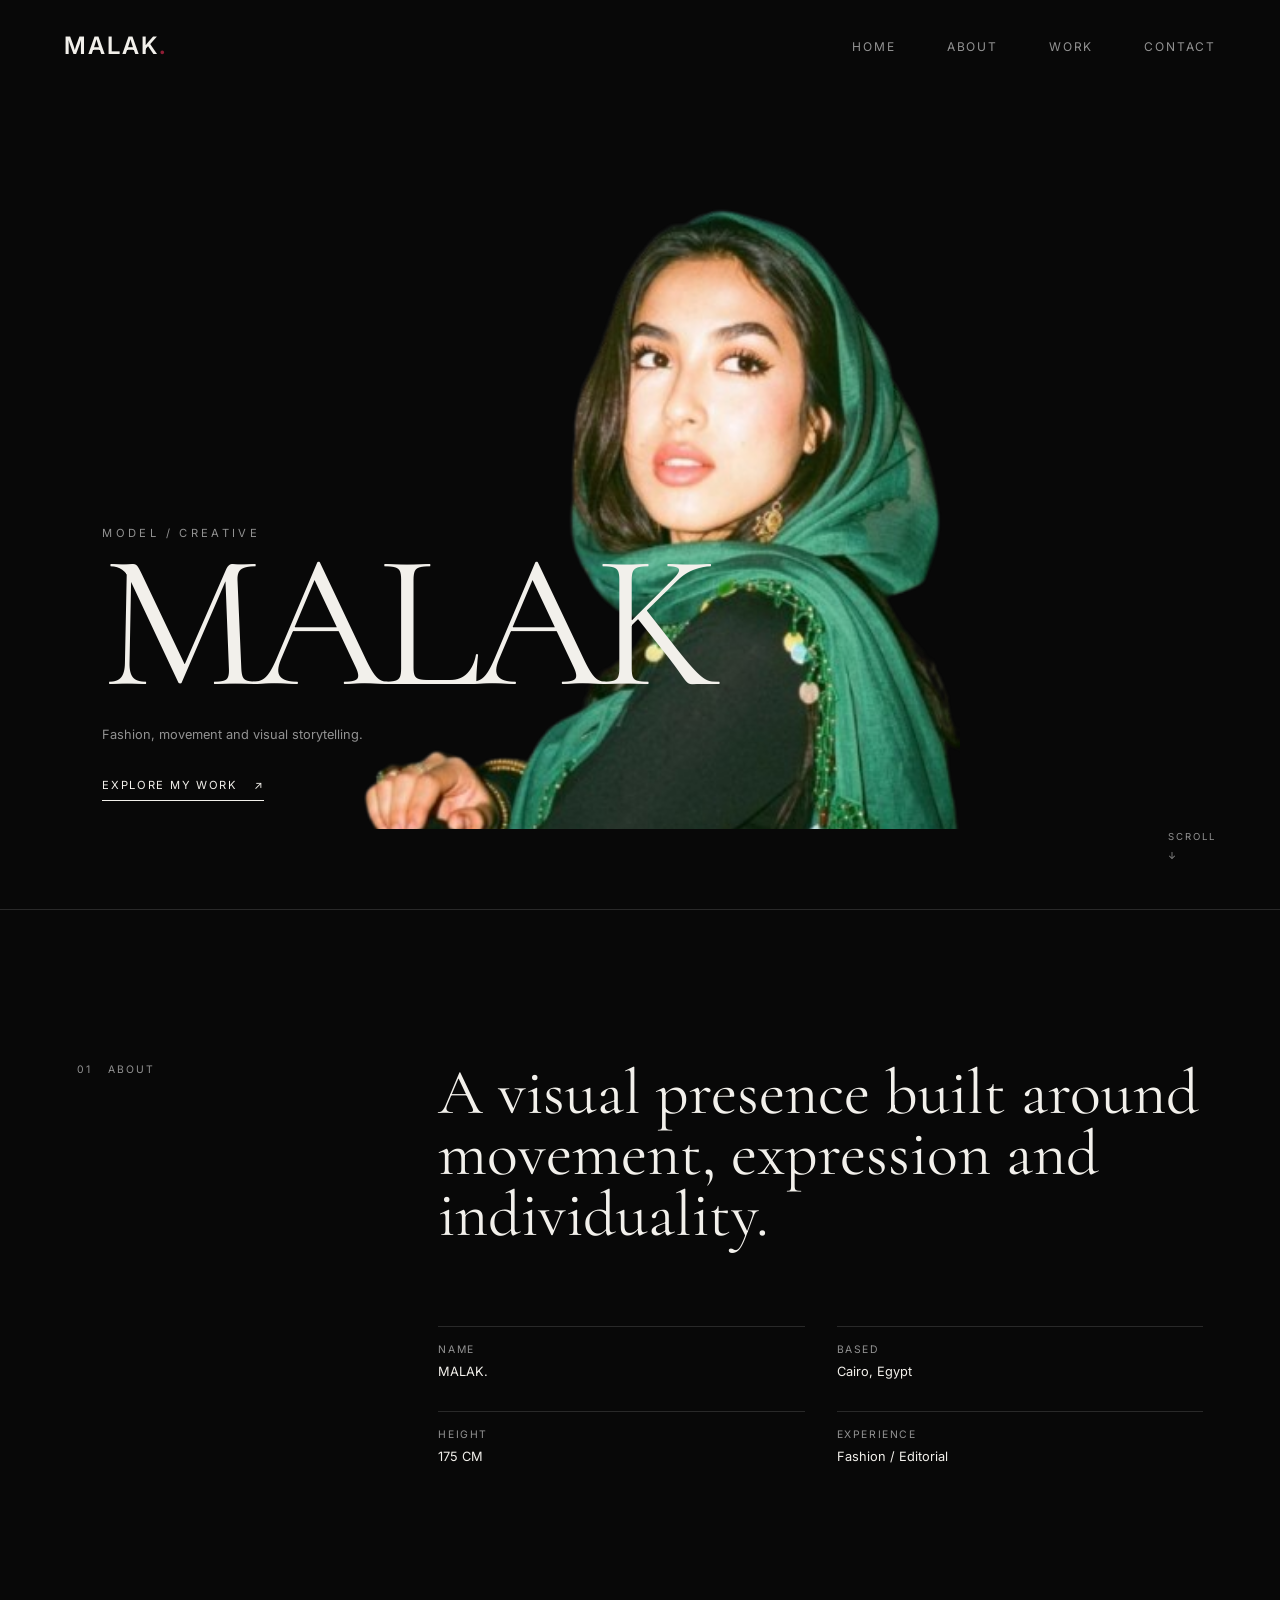
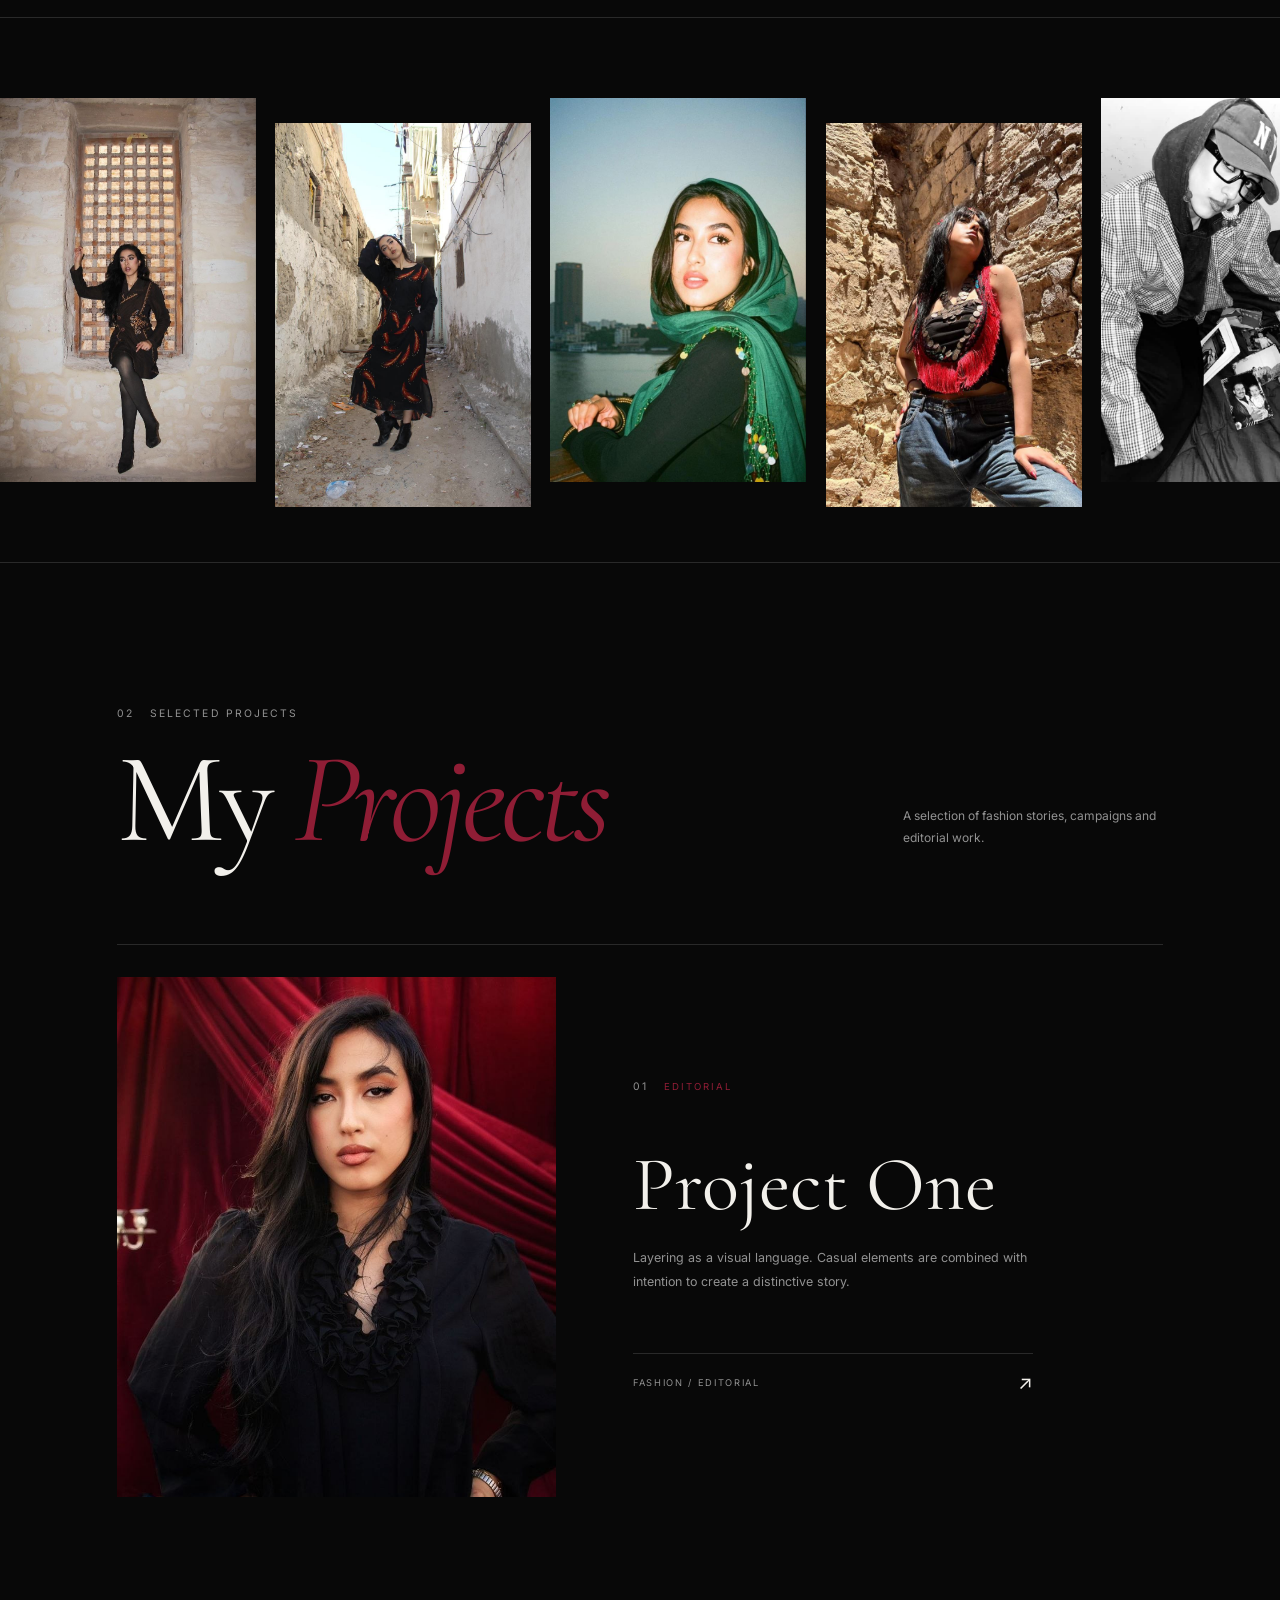
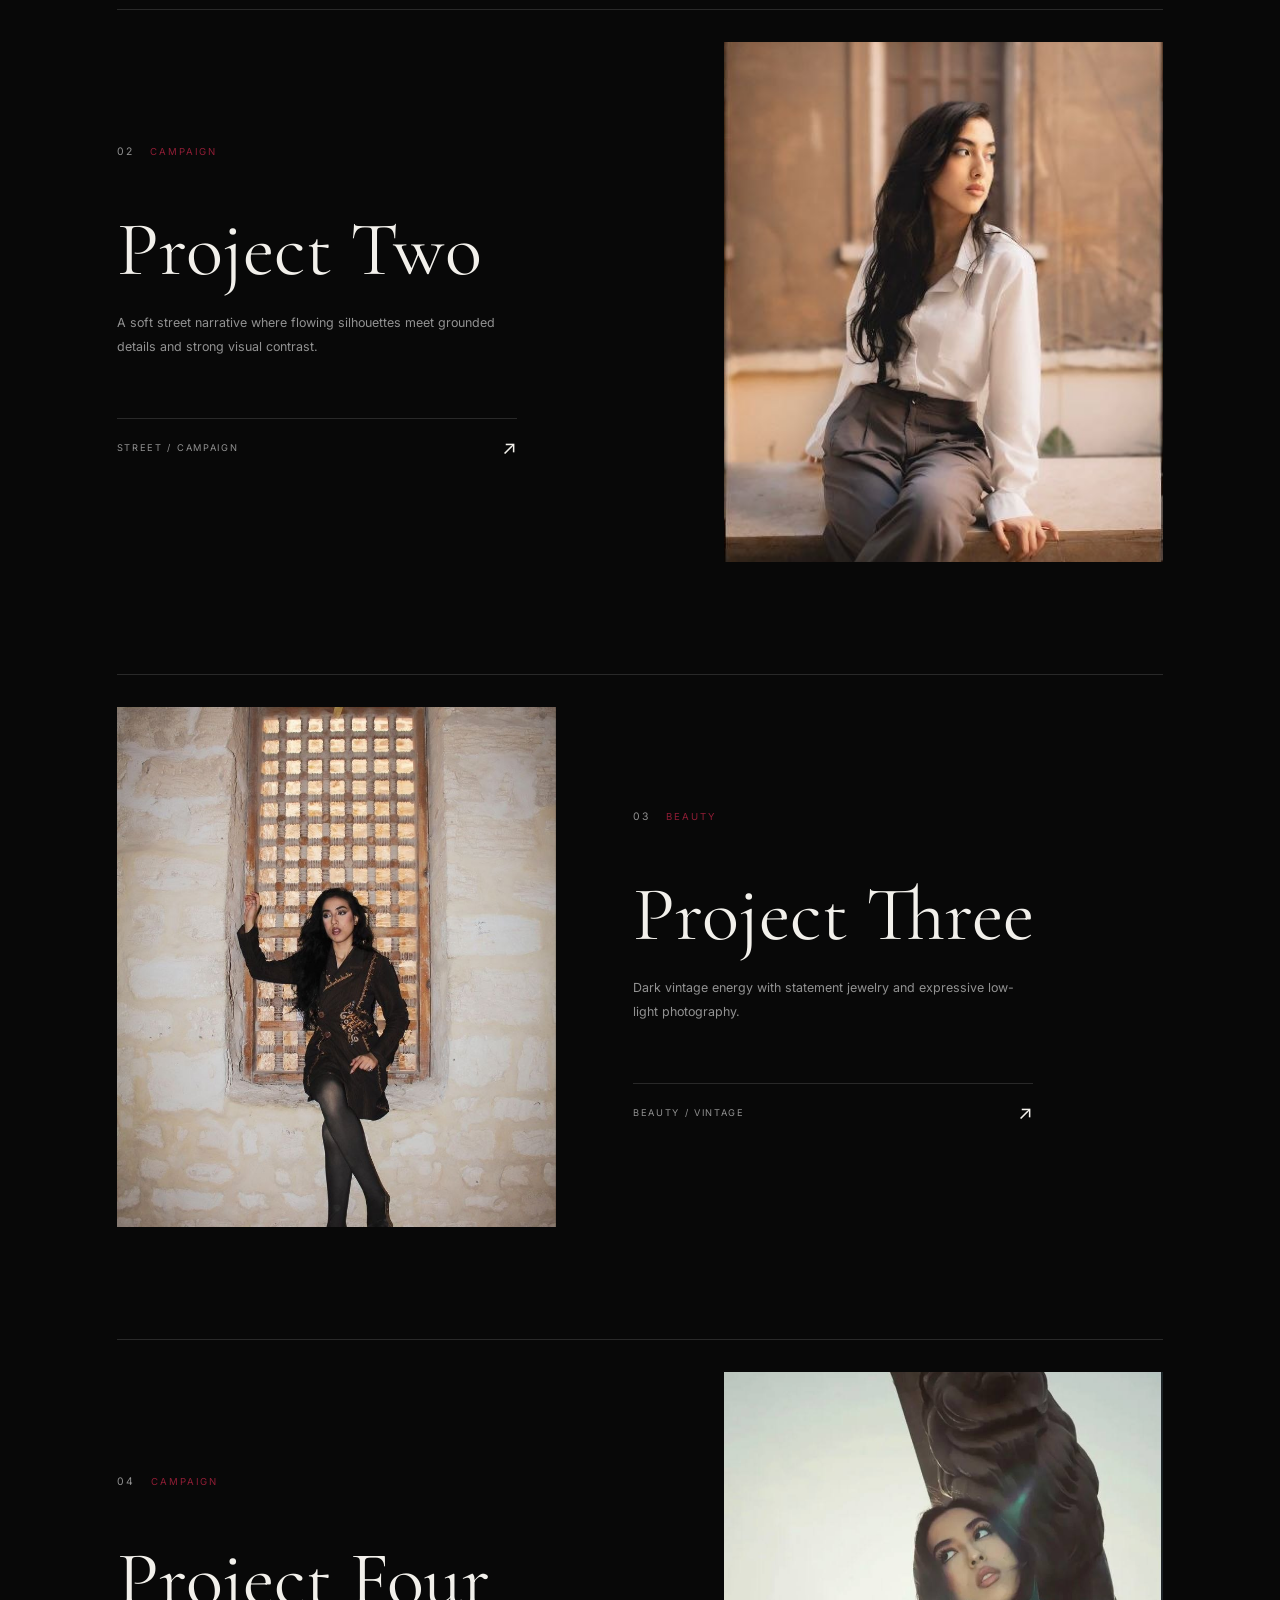
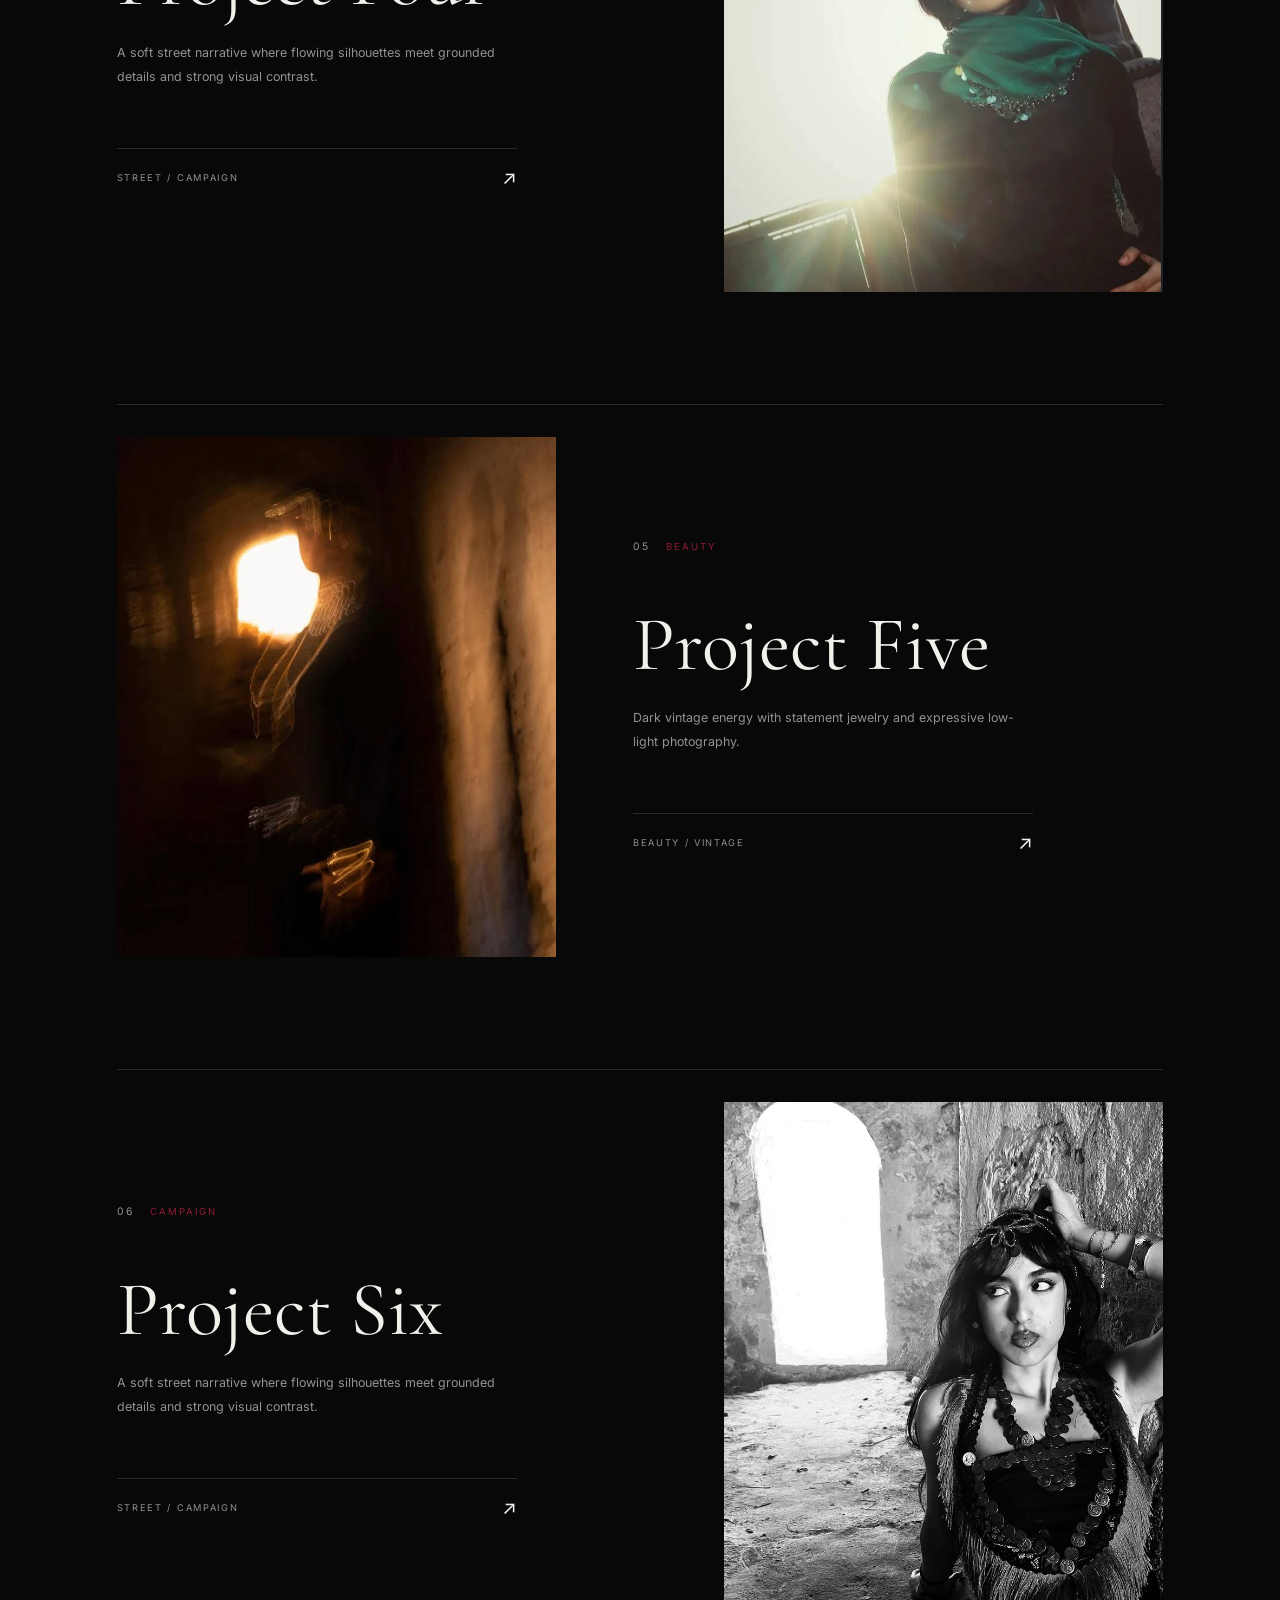
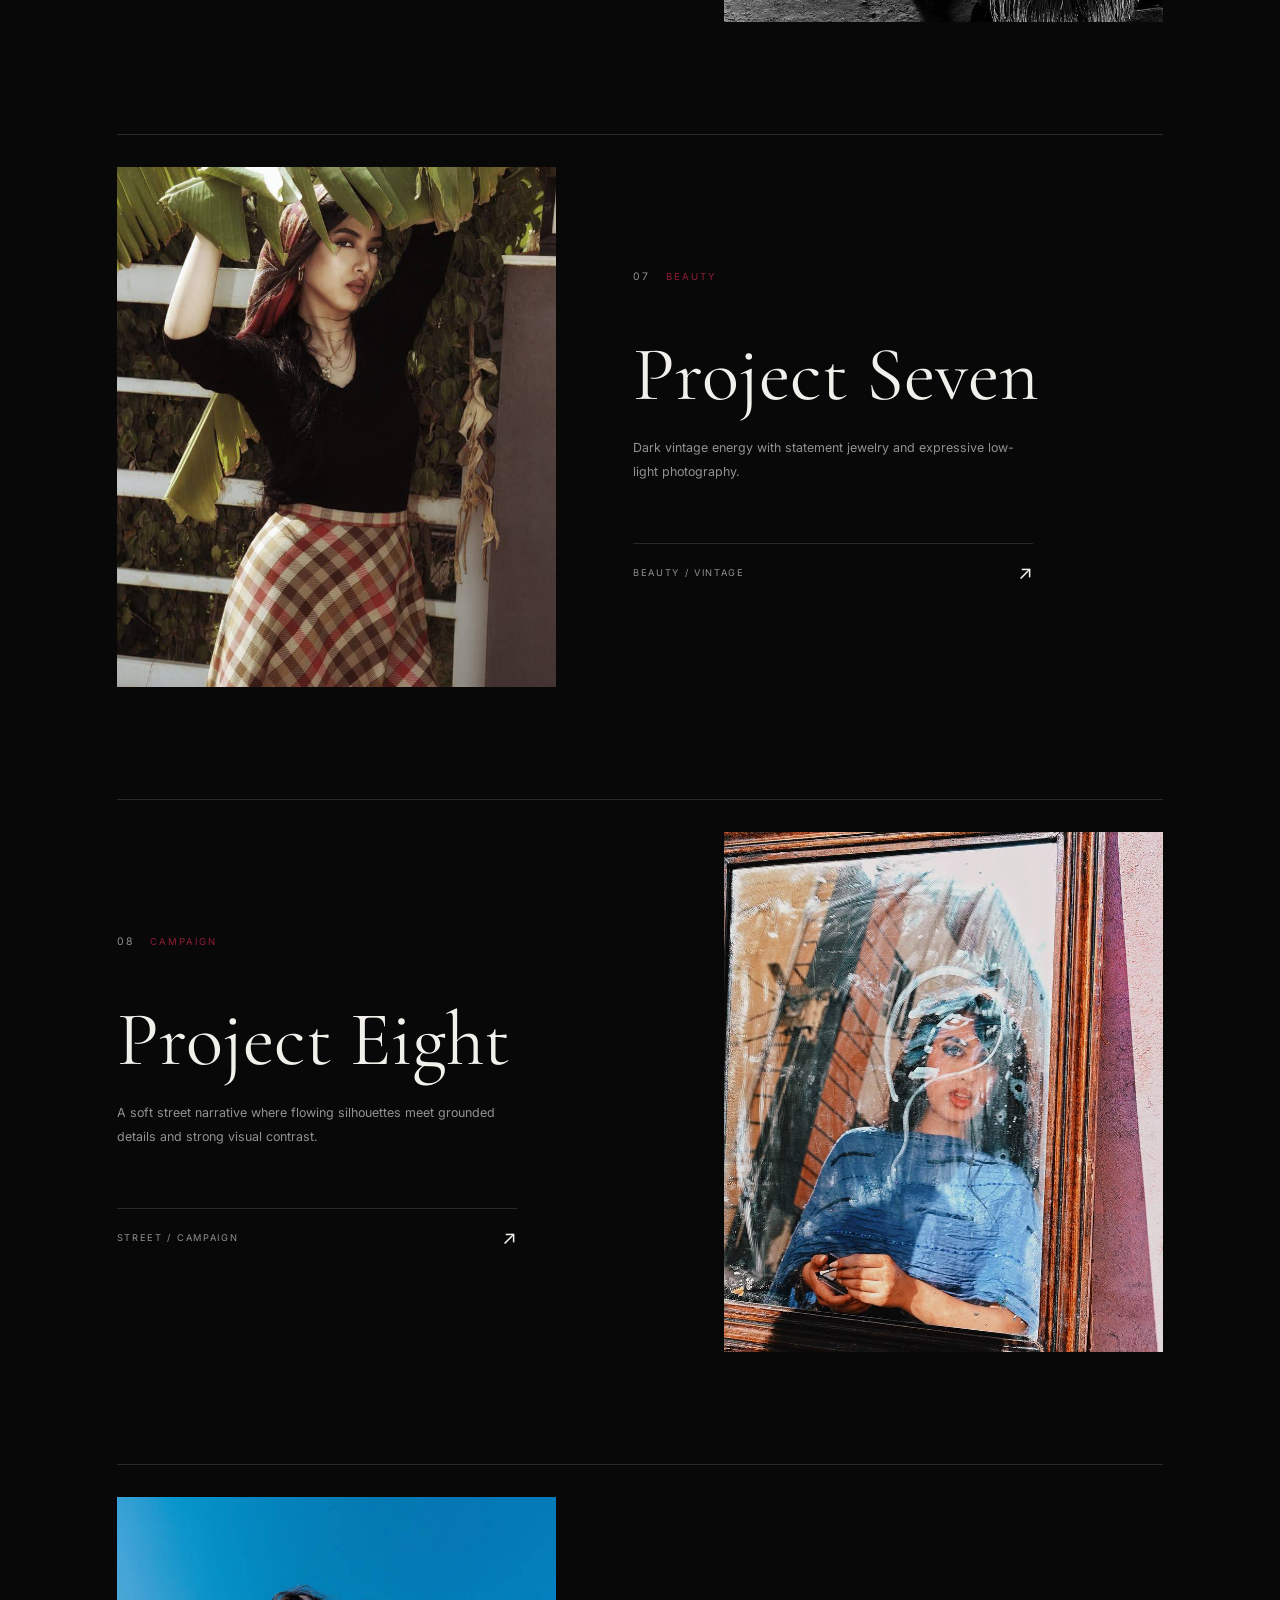
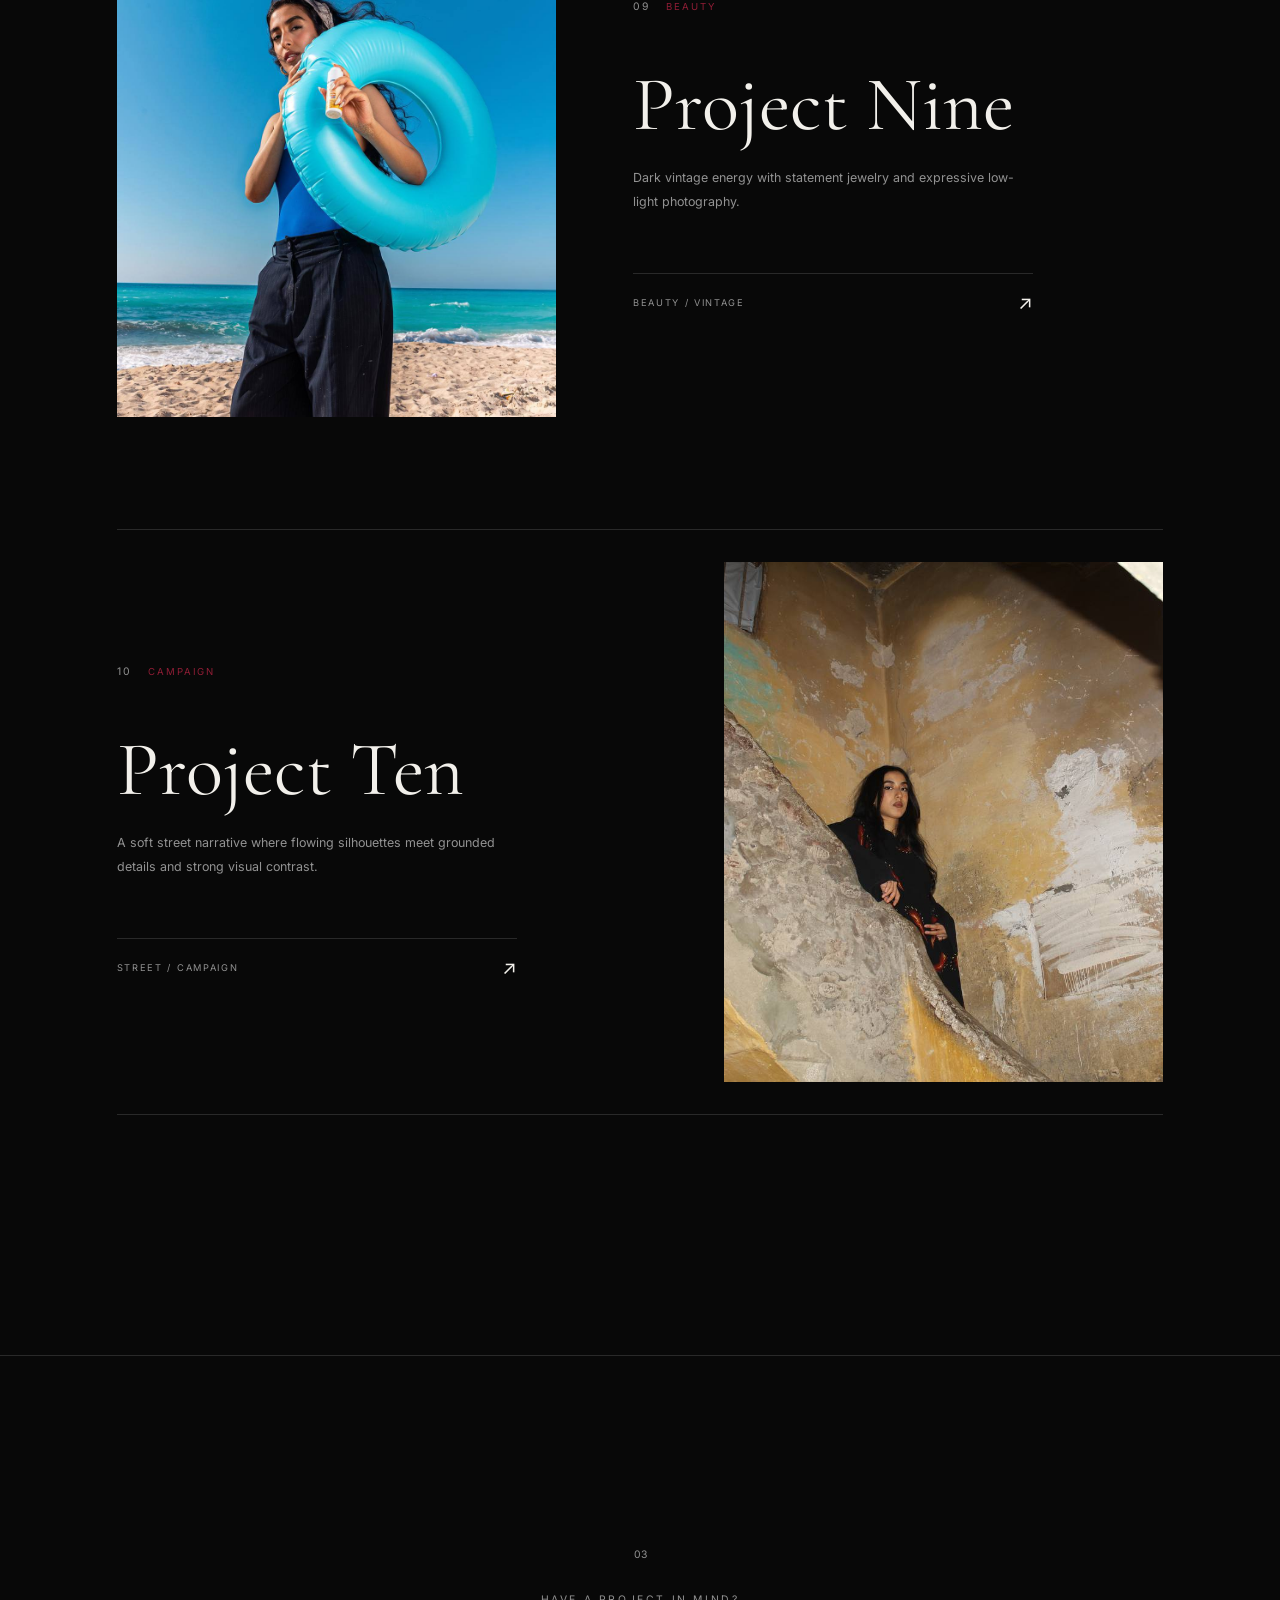
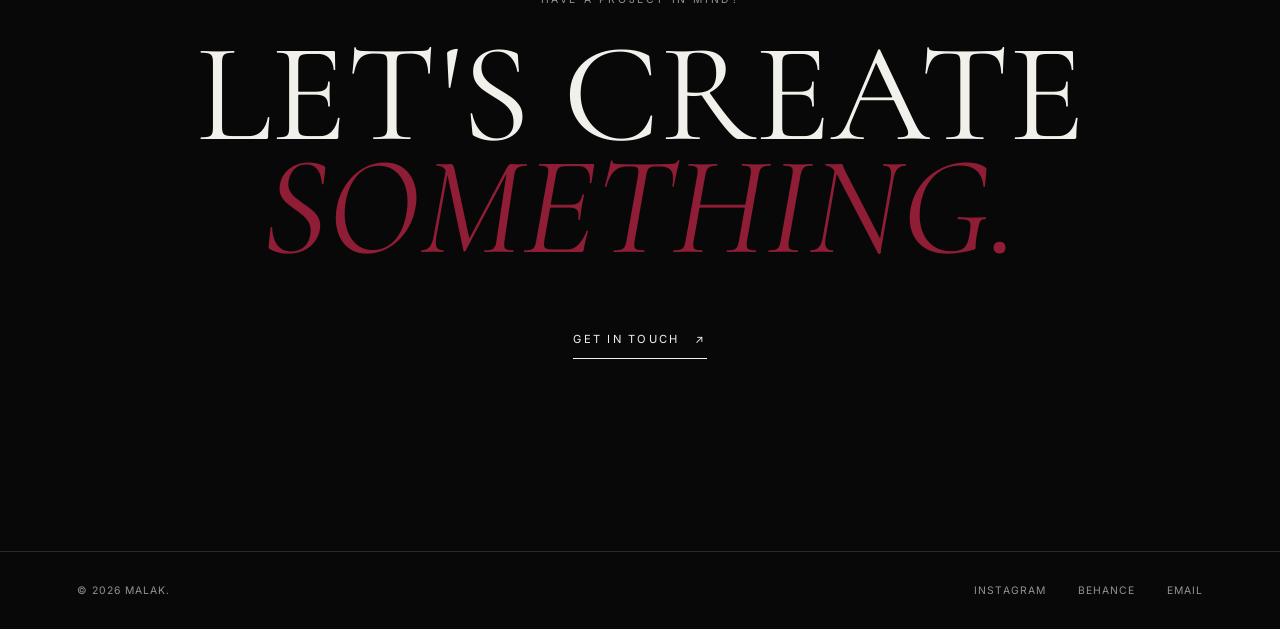
==== index.html @ 443f134f "first commit" ====
<!DOCTYPE html>
<html lang="en">
<head>
  <meta charset="UTF-8" />
  <meta name="viewport" content="width=device-width, initial-scale=1.0" />

  <title>Malak A. — Model Portfolio</title>

  <link rel="stylesheet" href="./css/style.css" />
</head>

<body>

  <!-- ================= HEADER ================= -->

  <header class="header" id="home">

    <nav class="navbar">

      <a href="#home" class="logo">
        MALAK<span>.</span>
      </a>

      <ul class="nav-links">

        <li>
          <a href="#home">Home</a>
        </li>

        <li>
          <a href="#about">About</a>
        </li>

        <li>
          <a href="#portfolio">Work</a>
        </li>

        <li>
          <a href="#contact">Contact</a>
        </li>

      </ul>

      <button
        class="hamburger"
        onclick="openMenu()"
        aria-label="Open menu"
      >
        <span></span>
        <span></span>
      </button>

    </nav>


    <!-- ================= MOBILE MENU ================= -->

    <div class="overlay" id="overlay">

      <button
        class="close-menu"
        onclick="closeMenu()"
        aria-label="Close menu"
      >
        ×
      </button>

      <ul
        class="overlay-menu"
        onclick="event.stopPropagation()"
      >

        <li>
          <a href="#home" onclick="closeMenu()">Home</a>
        </li>

        <li>
          <a href="#about" onclick="closeMenu()">About</a>
        </li>

        <li>
          <a href="#portfolio" onclick="closeMenu()">Work</a>
        </li>

        <li>
          <a href="#contact" onclick="closeMenu()">Contact</a>
        </li>

      </ul>

    </div>


    <!-- ================= HERO ================= -->

    <div class="hero">

      <div class="hero-image">

        <img
          src="./img/photo_4_2026-05-05_17-04-22-removebg-preview.png"
          alt="Malak modeling"
        />

      </div>


      <div class="hero-content">

        <p class="hero-small">
          MODEL / CREATIVE
        </p>

        <h1>
          MALAK
        </h1>

        <p class="hero-description">
          Fashion, movement and visual storytelling.
        </p>

        <a href="#portfolio" class="hero-link">
          Explore my work
          <span>↗</span>
        </a>

      </div>


      <div class="hero-scroll">
        <span>SCROLL</span>
        <span>↓</span>
      </div>

    </div>

  </header>


  <!-- ================= ABOUT ================= -->

  <section class="about" id="about">

    <div class="about-label">
      <span>01</span>
      <span>ABOUT</span>
    </div>


    <div class="about-content">

      <p class="about-intro">
        A visual presence built around movement,
        expression and individuality.
      </p>


      <div class="about-details">

        <div class="detail">
          <span>Name</span>
          <strong>MALAK.</strong>
        </div>

        <div class="detail">
          <span>Based</span>
          <strong>Cairo, Egypt</strong>
        </div>

        <div class="detail">
          <span>Height</span>
          <strong>175 CM</strong>
        </div>

        <div class="detail">
          <span>Experience</span>
          <strong>Fashion / Editorial</strong>
        </div>

      </div>

    </div>

  </section>


  <!-- ================= MOVING GALLERY ================= -->

  <section class="moving-gallery">

    <div class="gallery-track">

      <div class="gallery-image">
        <img
          src="img\photo_1_2026-04-23_03-14-31.jpg"
          alt="Malak fashion photo"
        />
      </div>

      <div class="gallery-image">
        <img
          src="img\photo_3_2026-05-05_17-07-36.jpg"
          alt="Malak fashion photo"
        />
      </div>

      <div class="gallery-image">
        <img
          src="img\photo_4_2026-05-05_17-04-22.jpg"
          alt="Malak fashion photo"
        />
      </div>

      <div class="gallery-image">
        <img
          src="img\photo_2_2026-08-27_19-22-32.jpg"
          alt="Malak portrait"
        />
      </div>


      <!-- DUPLICATE -->

      <div class="gallery-image">
        <img
          src="img\photo_4_2026-05-05_17-07-36.jpg"
          alt="Malak fashion photo"
        />
      </div>

      <div class="gallery-image">
        <img
          src="img\photo_6_2026-04-23_03-14-31.jpg"
          alt="Malak fashion photo"
        />
      </div>

      <div class="gallery-image">
        <img
          src="img\photo_5_2026-05-05_22-27-38.jpg"
          alt="Malak fashion photo"
        />
      </div>

      <div class="gallery-image">
        <img
          src="img\photo_8_2026-05-05_17-04-22.jpg"
          alt="Malak portrait"
        />
      </div>

    </div>

  </section>


  <!-- ================= PROJECTS ================= -->

  <section class="portfolio" id="portfolio">

    <div class="section-title reveal">

      <div class="section-heading-meta">
        <span class="section-number">02</span>
        <span class="section-label">SELECTED PROJECTS</span>
      </div>

      <div class="projects-heading">

        <h2>
          My <em>Projects</em>
        </h2>

        <p>
          A selection of fashion stories, campaigns
          and editorial work.
        </p>

      </div>

    </div>


    <!-- ================= PROJECT 01 ================= -->

    <a
      href="./pages/project.html?project=1"
      class="project-card reveal"
    >

      <div class="project-card-image">

        <img
          src="img\photo_3_2026-05-05_22-27-38.jpg"
          alt="Project 1"
        />

        <div class="project-card-overlay">
          <span>VIEW PROJECT</span>
          <span>↗</span>
        </div>

      </div>


      <div class="project-card-info">

        <div class="project-card-top">

          <span class="project-number">
            01
          </span>

          <span class="project-category">
            EDITORIAL
          </span>

        </div>


        <div class="project-card-main">

          <h3>
            Project One
          </h3>

          <p>
            Layering as a visual language.
            Casual elements are combined with
            intention to create a distinctive story.
          </p>

        </div>


        <div class="project-card-bottom">

          <span>
            FASHION / EDITORIAL
          </span>

          <span class="project-arrow">
            ↗
          </span>

        </div>

      </div>

    </a>


    <!-- ================= PROJECT 02 ================= -->

    <a
      href="./pages/project.html?project=2"
      class="project-card project-card-reverse reveal"
    >

      <div class="project-card-image">

        <img
          src="img\photo_5_2026-04-23_03-14-31.jpg"
          alt="Project 2"
        />

        <div class="project-card-overlay">
          <span>VIEW PROJECT</span>
          <span>↗</span>
        </div>

      </div>


      <div class="project-card-info">

        <div class="project-card-top">

          <span class="project-number">
            02
          </span>

          <span class="project-category">
            CAMPAIGN
          </span>

        </div>


        <div class="project-card-main">

          <h3>
            Project Two
          </h3>

          <p>
            A soft street narrative where
            flowing silhouettes meet grounded
            details and strong visual contrast.
          </p>

        </div>


        <div class="project-card-bottom">

          <span>
            STREET / CAMPAIGN
          </span>

          <span class="project-arrow">
            ↗
          </span>

        </div>

      </div>

    </a>


    <!-- ================= PROJECT 03 ================= -->

    <a
      href="./pages/project.html?project=3"
      class="project-card reveal"
    >

      <div class="project-card-image">

        <img
          src="img\photo_1_2026-04-23_03-14-31.jpg"
          alt="Project 3"
        />

        <div class="project-card-overlay">
          <span>VIEW PROJECT</span>
          <span>↗</span>
        </div>

      </div>


      <div class="project-card-info">

        <div class="project-card-top">

          <span class="project-number">
            03
          </span>

          <span class="project-category">
            BEAUTY
          </span>

        </div>


        <div class="project-card-main">

          <h3>
            Project Three
          </h3>

          <p>
            Dark vintage energy with statement
            jewelry and expressive low-light
            photography.
          </p>

        </div>


        <div class="project-card-bottom">

          <span>
            BEAUTY / VINTAGE
          </span>

          <span class="project-arrow">
            ↗
          </span>

        </div>

      </div>

    </a>





   <!-- ================= PROJECT 04 ================= -->

    <a
      href="./pages/project.html?project=4"
      class="project-card project-card-reverse reveal"
    >

      <div class="project-card-image">

        <img
          src="img\photo_1_2026-08-27_19-21-53.jpg"
          alt="Project 4"
        />

        <div class="project-card-overlay">
          <span>VIEW PROJECT</span>
          <span>↗</span>
        </div>

      </div>


      <div class="project-card-info">

        <div class="project-card-top">

          <span class="project-number">
            04
          </span>

          <span class="project-category">
            CAMPAIGN
          </span>

        </div>


        <div class="project-card-main">

          <h3>
            Project Four
          </h3>

          <p>
            A soft street narrative where
            flowing silhouettes meet grounded
            details and strong visual contrast.
          </p>

        </div>


        <div class="project-card-bottom">

          <span>
            STREET / CAMPAIGN
          </span>

          <span class="project-arrow">
            ↗
          </span>

        </div>

      </div>

    </a>




    <!-- ================= PROJECT 05 ================= -->

    <a
      href="./pages/project.html?project=5"
      class="project-card reveal"
    >

      <div class="project-card-image">

        <img
          src="img\photo_1_2026-08-27_19-22-24.jpg"
          alt="Project 5"
        />

        <div class="project-card-overlay">
          <span>VIEW PROJECT</span>
          <span>↗</span>
        </div>

      </div>


      <div class="project-card-info">

        <div class="project-card-top">

          <span class="project-number">
            05
          </span>

          <span class="project-category">
            BEAUTY
          </span>

        </div>


        <div class="project-card-main">

          <h3>
            Project Five
          </h3>

          <p>
            Dark vintage energy with statement
            jewelry and expressive low-light
            photography.
          </p>

        </div>


        <div class="project-card-bottom">

          <span>
            BEAUTY / VINTAGE
          </span>

          <span class="project-arrow">
            ↗
          </span>

        </div>

      </div>

    </a>









   <!-- ================= PROJECT 06 ================= -->

    <a
      href="./pages/project.html?project=6"
      class="project-card project-card-reverse reveal"
    >

      <div class="project-card-image">

        <img
          src="img\photo_3_2026-08-27_19-22-32.jpg"
          alt="Project 6"
        />

        <div class="project-card-overlay">
          <span>VIEW PROJECT</span>
          <span>↗</span>
        </div>

      </div>


      <div class="project-card-info">

        <div class="project-card-top">

          <span class="project-number">
            06
          </span>

          <span class="project-category">
            CAMPAIGN
          </span>

        </div>


        <div class="project-card-main">

          <h3>
            Project Six
          </h3>

          <p>
            A soft street narrative where
            flowing silhouettes meet grounded
            details and strong visual contrast.
          </p>

        </div>


        <div class="project-card-bottom">

          <span>
            STREET / CAMPAIGN
          </span>

          <span class="project-arrow">
            ↗
          </span>

        </div>

      </div>

    </a>









    <!-- ================= PROJECT 07 ================= -->

    <a
      href="./pages/project.html?project=7"
      class="project-card reveal"
    >

      <div class="project-card-image">

        <img
          src="img\photo_1_2026-08-27_19-22-42.jpg"
          alt="Project 7"
        />

        <div class="project-card-overlay">
          <span>VIEW PROJECT</span>
          <span>↗</span>
        </div>

      </div>


      <div class="project-card-info">

        <div class="project-card-top">

          <span class="project-number">
            07
          </span>

          <span class="project-category">
            BEAUTY
          </span>

        </div>


        <div class="project-card-main">

          <h3>
            Project Seven
          </h3>

          <p>
            Dark vintage energy with statement
            jewelry and expressive low-light
            photography.
          </p>

        </div>


        <div class="project-card-bottom">

          <span>
            BEAUTY / VINTAGE
          </span>

          <span class="project-arrow">
            ↗
          </span>

        </div>

      </div>

    </a>









 <!-- ================= PROJECT 08 ================= --> 
    <a
      href="./pages/project.html?project=8"
      class="project-card project-card-reverse reveal"
    >

      <div class="project-card-image">

        <img
          src="img\photo_10_2026-08-27_19-23-10.jpg"
          alt="Project 8"
        />

        <div class="project-card-overlay">
          <span>VIEW PROJECT</span>
          <span>↗</span>
        </div>

      </div>


      <div class="project-card-info">

        <div class="project-card-top">

          <span class="project-number">
            08
          </span>

          <span class="project-category">
            CAMPAIGN
          </span>

        </div>


        <div class="project-card-main">

          <h3>
            Project Eight
          </h3>

          <p>
            A soft street narrative where
            flowing silhouettes meet grounded
            details and strong visual contrast.
          </p>

        </div>


        <div class="project-card-bottom">

          <span>
            STREET / CAMPAIGN
          </span>

          <span class="project-arrow">
            ↗
          </span>

        </div>

      </div>

    </a>






 <!-- ================= PROJECT 09 ================= -->

    <a
      href="./pages/project.html?project=9"
      class="project-card reveal"
    >

      <div class="project-card-image">

        <img
          src="img\photo_2_2026-08-27_19-23-49.jpg"
          alt="Project 9"
        />

        <div class="project-card-overlay">
          <span>VIEW PROJECT</span>
          <span>↗</span>
        </div>

      </div>


      <div class="project-card-info">

        <div class="project-card-top">

          <span class="project-number">
            09
          </span>

          <span class="project-category">
            BEAUTY
          </span>

        </div>


        <div class="project-card-main">

          <h3>
            Project Nine 
          </h3>

          <p>
            Dark vintage energy with statement
            jewelry and expressive low-light
            photography.
          </p>

        </div>


        <div class="project-card-bottom">

          <span>
            BEAUTY / VINTAGE
          </span>

          <span class="project-arrow">
            ↗
          </span>

        </div>

      </div>

    </a>









 <!-- ================= PROJECT 010 ================= --> 
    <a
      href="./pages/project.html?project=10"
      class="project-card project-card-reverse reveal"
    >

      <div class="project-card-image">

        <img
          src="img\photo_8_2026-08-27_19-23-40.jpg"
          alt="Project 8"
        />

        <div class="project-card-overlay">
          <span>VIEW PROJECT</span>
          <span>↗</span>
        </div>

      </div>


      <div class="project-card-info">

        <div class="project-card-top">

          <span class="project-number">
            10
          </span>

          <span class="project-category">
            CAMPAIGN
          </span>

        </div>


        <div class="project-card-main">

          <h3>
            Project Ten
          </h3>

          <p>
            A soft street narrative where
            flowing silhouettes meet grounded
            details and strong visual contrast.
          </p>

        </div>


        <div class="project-card-bottom">

          <span>
            STREET / CAMPAIGN
          </span>

          <span class="project-arrow">
            ↗
          </span>

        </div>

      </div>

    </a>
































































    
  </section>


  <!-- ================= CONTACT ================= -->

  <section class="contact" id="contact">

    <div class="contact-number">
      03
    </div>

    <p>
      HAVE A PROJECT IN MIND?
    </p>

    <h2>
      LET'S CREATE
      <em>SOMETHING.</em>
    </h2>

    <a
      href="mailto:hello@sarah.com"
      class="contact-link"
    >
      GET IN TOUCH
      <span>↗</span>
    </a>

  </section>


  <!-- ================= FOOTER ================= -->

  <footer class="footer">

    <div>
      © 2026 Malak.
    </div>

    <div class="socials">

      <a href="#">
        Instagram
      </a>

      <a href="#">
        Behance
      </a>

      <a href="mailto:hello@sarah.com">
        Email
      </a>

    </div>

  </footer>


  <script src="./js/main.js"></script>

</body>
</html>
---- css/style.css ----
@import url('https://fonts.googleapis.com/css2?family=Cormorant+Garamond:wght@400;500;600;700&family=Inter:wght@300;400;500;600&display=swap');


/* ================================================= */
/* ================= VARIABLES ===================== */
/* ================================================= */

:root {

  --bg: #080808;
  --bg-soft: #111111;

  --text: #f2f0eb;
  --text-muted: #929292;

  --border: #292929;

  --accent: #8f1d35;

  --serif: "Cormorant Garamond", serif;
  --sans: "Inter", sans-serif;

  --container: 1400px;

}


/* ================================================= */
/* ================= RESET ========================== */
/* ================================================= */

* {
  margin: 0;
  padding: 0;
  box-sizing: border-box;
}


html {
  scroll-behavior: smooth;
}


body {

  background: var(--bg);

  color: var(--text);

  font-family: var(--sans);

  overflow-x: hidden;

}


a {
  color: inherit;
  text-decoration: none;
}


img {
  width: 100%;
  display: block;
}


button {
  border: none;
  background: none;
  color: inherit;
  font: inherit;
  cursor: pointer;
}


/* ================================================= */
/* ================= HEADER ========================= */
/* ================================================= */

.header {

  min-height: 100vh;

  position: relative;

}


.navbar {

  position: absolute;

  top: 0;
  left: 0;

  width: 100%;

  height: 90px;

  display: flex;

  align-items: center;

  justify-content: space-between;

  padding-inline:
    clamp(1.5rem, 5vw, 5rem);

  z-index: 100;

}


/* ================================================= */
/* ================= LOGO =========================== */
/* ================================================= */

.logo {

  font-size: clamp(1.1rem, 2vw, 1.5rem);

  font-weight: 600;

  letter-spacing: 0.08em;

}


.logo span {
  color: var(--accent);
}


/* ================================================= */
/* ================= NAV ============================ */
/* ================================================= */

.nav-links {

  display: flex;

  align-items: center;

  gap: clamp(1.5rem, 4vw, 4rem);

  list-style: none;

}


.nav-links a {

  font-size: 0.75rem;

  text-transform: uppercase;

  letter-spacing: 0.15em;

  color: var(--text-muted);

  transition: 0.3s ease;

}


.nav-links a:hover {
  color: var(--text);
}


/* ================================================= */
/* ================= HAMBURGER ===================== */
/* ================================================= */

.hamburger {

  display: none;

  width: 35px;

  height: 25px;

  flex-direction: column;

  justify-content: space-between;

}


.hamburger span {

  width: 100%;

  height: 1px;

  background: var(--text);

}


/* ================================================= */
/* ================= HERO =========================== */
/* ================================================= */

.hero {

  min-height: 100vh;

  max-width: var(--container);

  margin: auto;

  position: relative;

  display: flex;

  align-items: center;

  justify-content: center;

  padding:
    clamp(7rem, 12vw, 10rem)
    clamp(1.5rem, 6vw, 6rem)
    5rem;

}


.hero-image {

  width: min(50vw, 650px);

  height: min(75vh, 800px);

  overflow: hidden;

  position: relative;

}


.hero-image img {

  width: 100%;
  height: 100%;

  object-fit: cover;

  transition: 1s ease;

}


.hero-image:hover img {
  transform: scale(1.04);
}


/* ================================================= */
/* ================= HERO CONTENT ================== */
/* ================================================= */

.hero-content {

  position: absolute;

  left: clamp(2rem, 8vw, 10rem);

  bottom: clamp(5rem, 12vh, 10rem);

  z-index: 2;

}


.hero-small {

  font-size: 0.7rem;

  letter-spacing: 0.3em;

  margin-bottom: 1rem;

  color: var(--text-muted);

}


.hero h1 {

  font-family: var(--serif);

  font-size: clamp(6rem, 15vw, 15rem);

  font-weight: 400;

  line-height: 0.7;

  letter-spacing: -0.05em;

}


.hero-description {

  margin-top: 2rem;

  max-width: 300px;

  color: var(--text-muted);

  font-size: 0.8rem;

  line-height: 1.8;

}


.hero-link {

  display: inline-flex;

  gap: 1rem;

  align-items: center;

  margin-top: 2rem;

  padding-bottom: 0.5rem;

  border-bottom: 1px solid var(--text);

  font-size: 0.7rem;

  text-transform: uppercase;

  letter-spacing: 0.15em;

}


.hero-link span {
  transition: 0.3s ease;
}


.hero-link:hover span {
  transform: translate(5px, -5px);
}


/* ================================================= */
/* ================= SCROLL ========================= */
/* ================================================= */

.hero-scroll {

  position: absolute;

  right: clamp(1.5rem, 5vw, 5rem);

  bottom: 3rem;

  display: flex;

  flex-direction: column;

  gap: 0.5rem;

  font-size: 0.6rem;

  letter-spacing: 0.2em;

  color: var(--text-muted);

}


/* ================================================= */
/* ================= ABOUT ========================== */
/* ================================================= */

.about {

  max-width: var(--container);

  margin: auto;

  padding:
    clamp(6rem, 12vw, 12rem)
    clamp(1.5rem, 6vw, 6rem);

  display: grid;

  grid-template-columns: 25% 1fr;

  gap: 5rem;

  border-top: 1px solid var(--border);

}


.about-label {

  display: flex;

  gap: 1rem;

  font-size: 0.65rem;

  letter-spacing: 0.2em;

  color: var(--text-muted);

}


.about-content {
  max-width: 900px;
}


.about-intro {

  font-family: var(--serif);

  font-size: clamp(2.5rem, 5vw, 5.5rem);

  line-height: 0.95;

  max-width: 900px;

}


.about-details {

  margin-top: 5rem;

  display: grid;

  grid-template-columns: repeat(2, 1fr);

  gap: 2rem;

}


.detail {

  padding-top: 1rem;

  border-top: 1px solid var(--border);

  display: flex;

  flex-direction: column;

  gap: 0.5rem;

}


.detail span {

  color: var(--text-muted);

  font-size: 0.65rem;

  text-transform: uppercase;

  letter-spacing: 0.15em;

}


.detail strong {

  font-size: 0.8rem;

  font-weight: 400;

}


/* ================================================= */
/* =============== MOVING GALLERY ================== */
/* ================================================= */

.moving-gallery {

  width: 100%;

  overflow: hidden;

  padding: 5rem 0;

  border-top: 1px solid var(--border);

  border-bottom: 1px solid var(--border);

}


.gallery-track {

  display: flex;

  width: max-content;

  gap: 1.2rem;

  animation: galleryMove 20s linear infinite;

}


.gallery-image {

  width: clamp(180px, 20vw, 300px);

  height: clamp(250px, 30vw, 410px);

  flex-shrink: 0;

  overflow: hidden;

  position: relative;

}


.gallery-image:nth-child(even) {
  transform: translateY(25px);
}


.gallery-image:hover {
  transform: translateY(-10px);
}


.gallery-image img {

  width: 100%;

  height: 100%;

  object-fit: cover;

  transition:
    transform 0.8s cubic-bezier(.2,.7,.2,1);

}


.gallery-image:hover img {
  transform: scale(1.08);
}


@keyframes galleryMove {

  from {
    transform: translateX(0);
  }

  to {
    transform: translateX(calc(-50% - 0.6rem));
  }

}


/* ================================================= */
/* ================= PORTFOLIO ===================== */
/* ================================================= */

.portfolio {

  max-width: 1200px;

  margin: auto;

  padding:
    9rem
    clamp(1.5rem, 6vw, 5rem)
    10rem;

}


/* ================================================= */
/* ================= SECTION TITLE ================= */
/* ================================================= */

.section-title {
  margin-bottom: 6rem;
}


.section-heading-meta {

  display: flex;

  gap: 1rem;

  align-items: center;

  color: var(--text-muted);

  font-size: 0.65rem;

  letter-spacing: 0.2em;

}


.projects-heading {

  display: flex;

  align-items: flex-end;

  justify-content: space-between;

  gap: 3rem;

  margin-top: 2rem;

}


.section-title h2 {

  font-family: var(--serif);

  font-size: clamp(5rem, 10vw, 9rem);

  font-weight: 400;

  line-height: 0.75;

  letter-spacing: -0.04em;

}


.section-title h2 em {

  font-style: italic;

  font-weight: 400;

  color: var(--accent);

}


.projects-heading p {

  max-width: 260px;

  color: var(--text-muted);

  font-size: 0.75rem;

  line-height: 1.8;

}


/* ================================================= */
/* ================= PROJECT CARD ================== */
/* ================================================= */

.project-card {

  display: grid;

  grid-template-columns: 42% 1fr;

  align-items: center;

  gap: clamp(2.5rem, 6vw, 6rem);

  padding: 2rem 0;

  margin-bottom: 5rem;

  border-top: 1px solid var(--border);

  transition:
    padding 0.5s ease,
    border-color 0.5s ease;

}


.project-card:last-child {
  border-bottom: 1px solid var(--border);
}


.project-card-reverse {

  grid-template-columns: 1fr 42%;

}


.project-card-reverse .project-card-image {
  order: 2;
}


.project-card-reverse .project-card-info {
  order: 1;
}


/* ================================================= */
/* ================= PROJECT IMAGE ================= */
/* ================================================= */

.project-card-image {

  position: relative;

  width: 100%;

  aspect-ratio: 4 / 5;

  max-height: 520px;

  overflow: hidden;

  background: var(--bg-soft);

}


.project-card-image img {

  width: 100%;

  height: 100%;

  object-fit: cover;

  transition:
    transform 0.8s cubic-bezier(.2,.7,.2,1);

}


.project-card:hover .project-card-image img {

  transform: scale(1.06);

}


/* ================================================= */
/* =============== PROJECT OVERLAY ================= */
/* ================================================= */

.project-card-overlay {

  position: absolute;

  inset: 0;

  display: flex;

  align-items: center;

  justify-content: center;

  flex-direction: column;

  gap: 0.5rem;

  background: rgba(8, 8, 8, 0.25);

  backdrop-filter: blur(0px);

  opacity: 0;

  transition:
    opacity 0.4s ease,
    backdrop-filter 0.4s ease;

}


.project-card:hover .project-card-overlay {

  opacity: 1;

  backdrop-filter: blur(3px);

}


.project-card-overlay span:first-child {

  font-size: 0.6rem;

  letter-spacing: 0.2em;

}


.project-card-overlay span:last-child {

  font-size: 1.4rem;

}


/* ================================================= */
/* =============== PROJECT INFO ==================== */
/* ================================================= */

.project-card-info {

  min-height: 330px;

  display: flex;

  flex-direction: column;

  justify-content: space-between;

  padding: 0.5rem 0;

}


/* ================================================= */
/* ============== PROJECT TOP ====================== */
/* ================================================= */

.project-card-top {

  display: flex;

  align-items: center;

  gap: 1rem;

}


.project-number {

  color: var(--text-muted);

  font-size: 0.65rem;

  letter-spacing: 0.2em;

}


.project-category {

  color: var(--accent);

  font-size: 0.6rem;

  letter-spacing: 0.2em;

}


/* ================================================= */
/* ============= PROJECT MAIN ====================== */
/* ================================================= */

.project-card-main {

  margin-top: auto;

  margin-bottom: auto;

}


.project-card-main h3 {

  font-family: var(--serif);

  font-size: clamp(3.5rem, 6vw, 6rem);

  font-weight: 400;

  line-height: 0.85;

  margin-bottom: 1.8rem;

  transition: color 0.3s ease;

}


.project-card:hover .project-card-main h3 {

  color: var(--accent);

}


.project-card-main p {

  max-width: 400px;

  color: var(--text-muted);

  font-size: 0.78rem;

  line-height: 1.9;

}


/* ================================================= */
/* ============= PROJECT BOTTOM ==================== */
/* ================================================= */

.project-card-bottom {

  display: flex;

  align-items: center;

  justify-content: space-between;

  max-width: 400px;

  padding-top: 1rem;

  border-top: 1px solid var(--border);

}


.project-card-bottom span:first-child {

  color: var(--text-muted);

  font-size: 0.58rem;

  letter-spacing: 0.18em;

}


.project-arrow {

  font-size: 1.2rem;

  transition:
    transform 0.4s ease;

}


.project-card:hover .project-arrow {

  transform:
    translate(6px, -6px);

}


/* ================================================= */
/* ================= REVEAL ======================== */
/* ================================================= */

.reveal {

  opacity: 0;

  transform: translateY(40px);

  transition:
    opacity 0.8s ease,
    transform 0.8s ease;

}


.reveal.active {

  opacity: 1;

  transform: translateY(0);

}


/* ================================================= */
/* ================= CONTACT ======================== */
/* ================================================= */

.contact {

  padding:
    clamp(6rem, 15vw, 15rem)
    clamp(1.5rem, 6vw, 6rem);

  border-top: 1px solid var(--border);

  text-align: center;

}


.contact-number {

  font-size: 0.65rem;

  color: var(--text-muted);

  margin-bottom: 2rem;

}


.contact p {

  font-size: 0.65rem;

  letter-spacing: 0.25em;

  color: var(--text-muted);

}


.contact h2 {

  font-family: var(--serif);

  font-size: clamp(4rem, 11vw, 12rem);

  line-height: 0.8;

  font-weight: 400;

  margin: 2rem auto 4rem;

  max-width: 1200px;

}


.contact h2 em {

  color: var(--accent);

  font-weight: 400;

}


.contact-link {

  display: inline-flex;

  gap: 1rem;

  font-size: 0.7rem;

  letter-spacing: 0.2em;

  border-bottom: 1px solid var(--text);

  padding-bottom: 0.7rem;

}


/* ================================================= */
/* ================= FOOTER ======================== */
/* ================================================= */

.footer {

  border-top: 1px solid var(--border);

  padding:
    2rem
    clamp(1.5rem, 6vw, 6rem);

  display: flex;

  justify-content: space-between;

  color: var(--text-muted);

  font-size: 0.65rem;

  text-transform: uppercase;

  letter-spacing: 0.1em;

}


.socials {

  display: flex;

  gap: 2rem;

}


.socials a:hover {
  color: var(--text);
}


/* ================================================= */
/* ================= MOBILE MENU =================== */
/* ================================================= */

.overlay {

  position: fixed;

  inset: 0;

  background: var(--bg);

  z-index: 200;

  display: flex;

  align-items: center;

  justify-content: center;

  opacity: 0;

  visibility: hidden;

  transition: 0.5s ease;

}


.overlay.active {

  opacity: 1;

  visibility: visible;

}


.overlay-menu {

  list-style: none;

  text-align: center;

}


.overlay-menu li {
  overflow: hidden;
}


.overlay-menu a {

  display: block;

  font-family: var(--serif);

  font-size: clamp(3.5rem, 12vw, 7rem);

  line-height: 1;

  padding: 0.3rem;

}


.close-menu {

  position: absolute;

  top: 2rem;

  right: 2rem;

  font-size: 2rem;

  font-weight: 300;

}


/* ================================================= */
/* ================= RESPONSIVE ==================== */
/* ================================================= */

@media (max-width: 768px) {

  /* ================= NAV ================= */

  .nav-links {
    display: none;
  }


  .hamburger {
    display: flex;
  }


  /* ================= HERO ================= */

  .hero {

    min-height: 100svh;

    padding:
      7rem
      1.5rem
      3rem;

    align-items: flex-start;

  }


  .hero-image {

    width: 100%;

    height: 65svh;

  }


  .hero-content {

    left: 1.5rem;

    bottom: 5rem;

  }


  .hero h1 {

    font-size:
      clamp(5rem, 25vw, 9rem);

  }


  .hero-description {
    display: none;
  }


  .hero-scroll {

    right: 1.5rem;

    bottom: 2rem;

  }


  /* ================= ABOUT ================= */

  .about {

    grid-template-columns: 1fr;

    gap: 3rem;

    padding-top: 6rem;

    padding-bottom: 6rem;

  }


  .about-details {

    grid-template-columns: 1fr;

    margin-top: 3rem;

  }


  /* ================= GALLERY ================= */

  .moving-gallery {
    padding: 3rem 0;
  }


  .gallery-track {

    gap: 0.8rem;

    animation-duration: 10s;

  }


  .gallery-image {

    width: 165px;

    height: 235px;

  }


  /* ================= PROJECTS ================= */

  .portfolio {

    padding-top: 6rem;

    padding-bottom: 6rem;

  }


  .section-title {
    margin-bottom: 4rem;
  }


  .projects-heading {

    display: block;

  }


  .section-title h2 {

    font-size:
      clamp(4.5rem, 20vw, 7rem);

  }


  .projects-heading p {

    margin-top: 2rem;

  }


  .project-card,
  .project-card-reverse {

    display: flex;

    flex-direction: column;

    align-items: stretch;

    gap: 2rem;

    padding: 2rem 0;

    margin-bottom: 4rem;

  }


  .project-card-reverse .project-card-image,
  .project-card-reverse .project-card-info {

    order: unset;

  }


  .project-card-image {

    width: 78%;

    max-height: 480px;

  }


  .project-card-reverse .project-card-image {

    align-self: flex-end;

  }


  .project-card-info {

    min-height: 300px;

  }


  .project-card-main h3 {

    font-size:
      clamp(3rem, 15vw, 5rem);

  }


  .project-card-overlay {

    opacity: 1;

    backdrop-filter: blur(2px);

  }


  /* ================= CONTACT ================= */

  .contact {
    text-align: left;
  }


  .contact h2 {
    margin-left: 0;
  }


  /* ================= FOOTER ================= */

  .footer {

    flex-direction: column;

    gap: 1.5rem;

  }


}
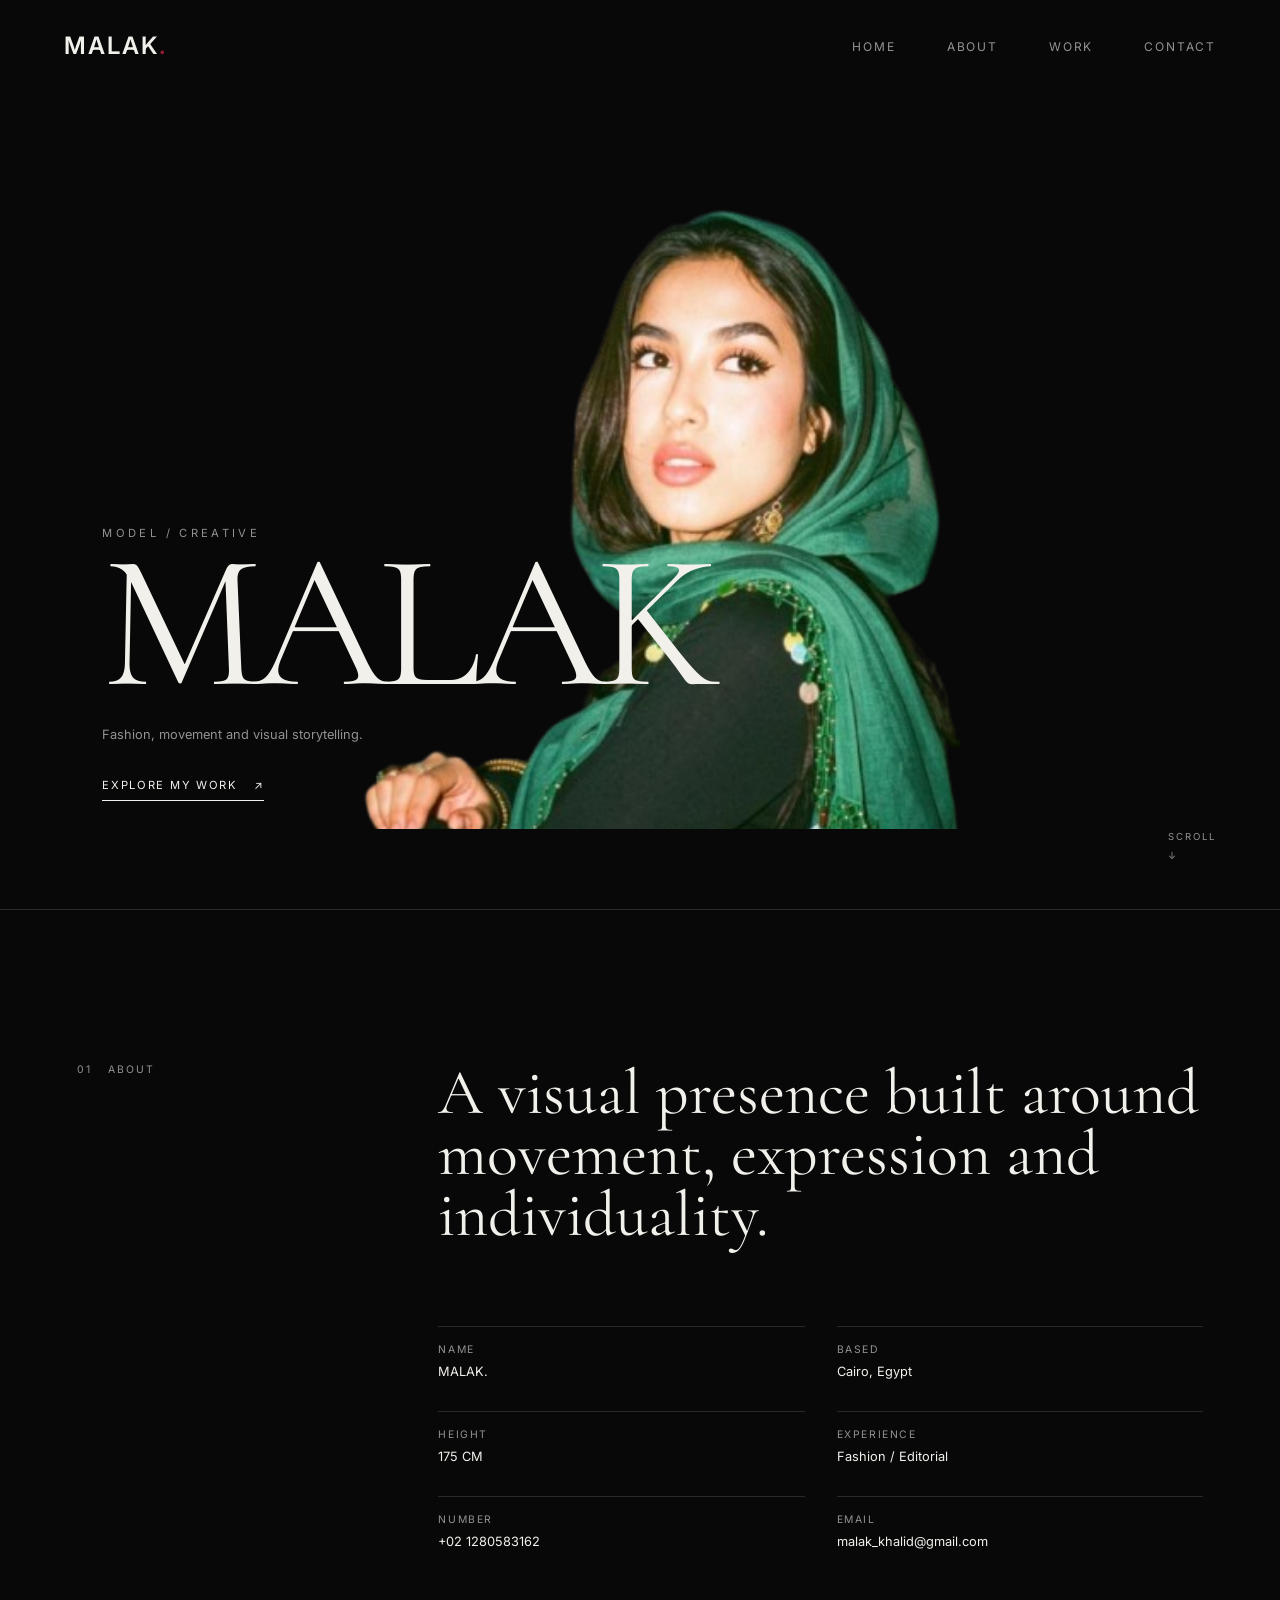
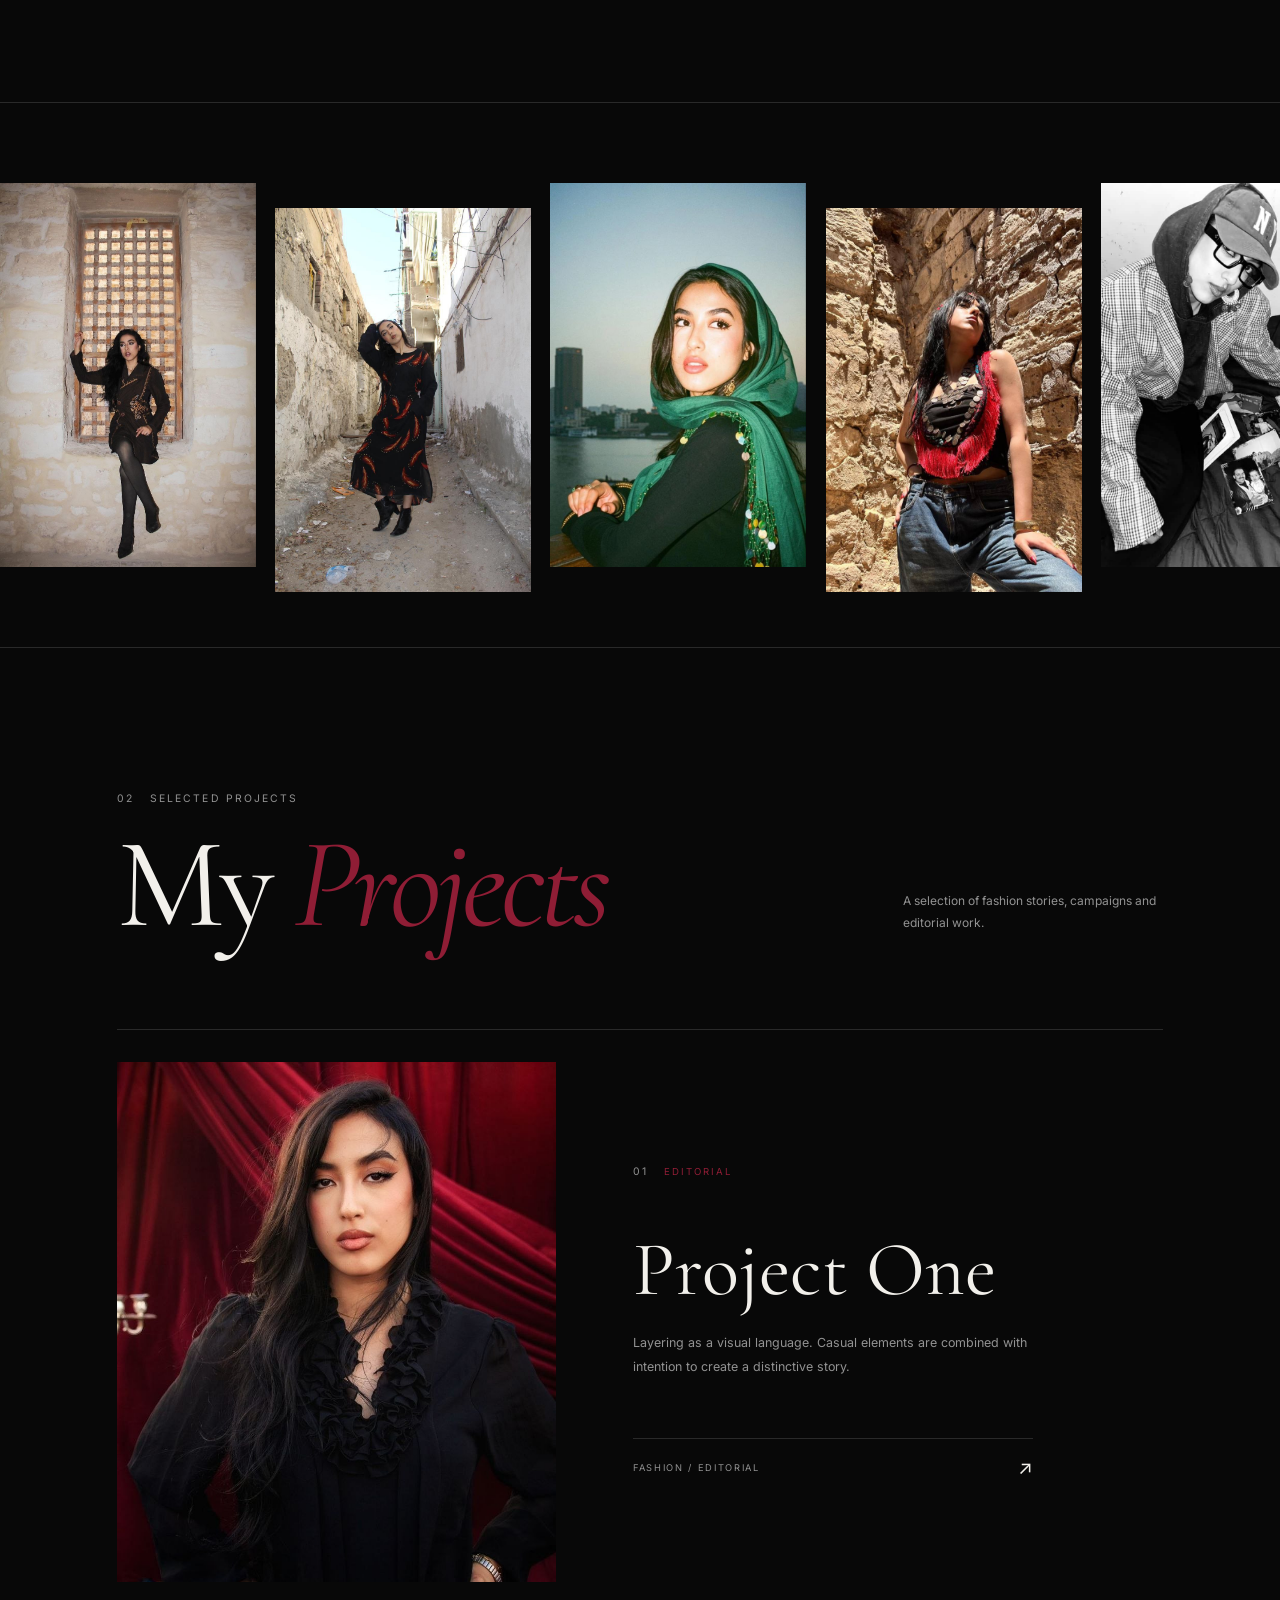
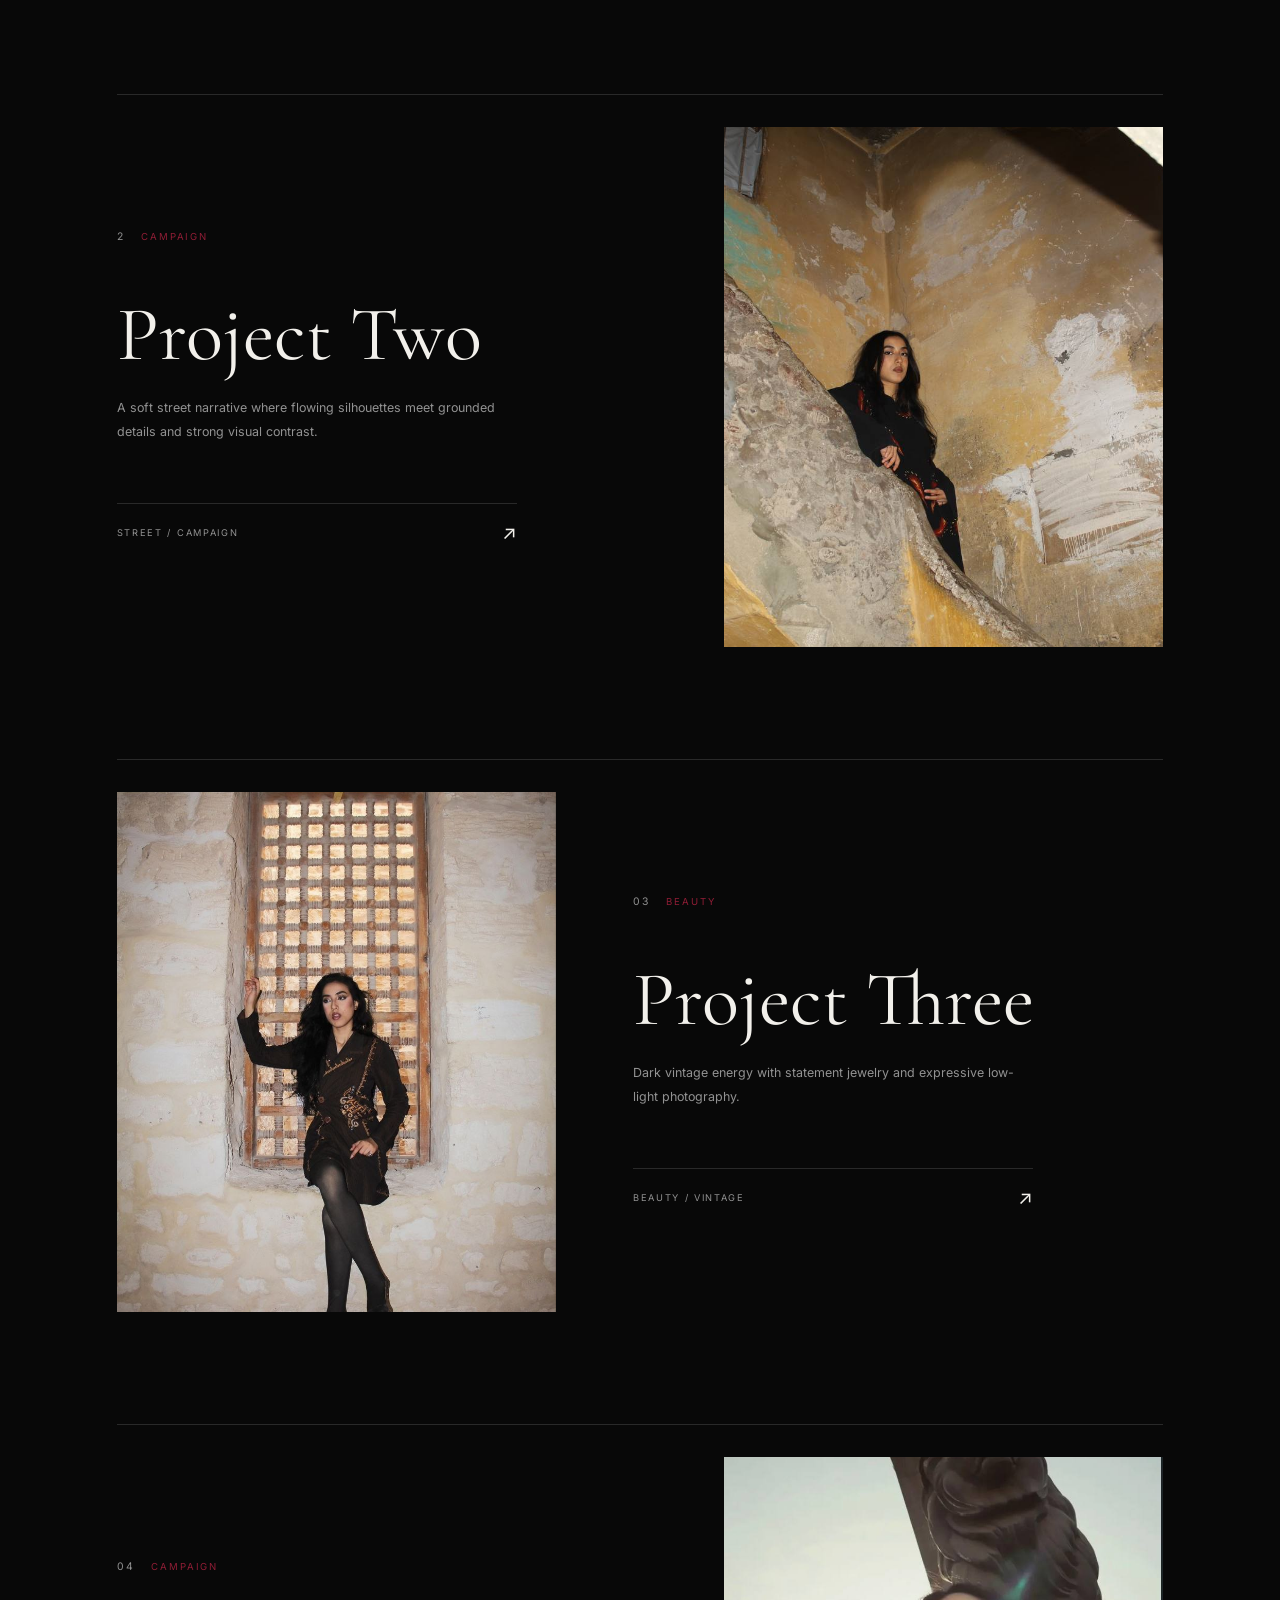
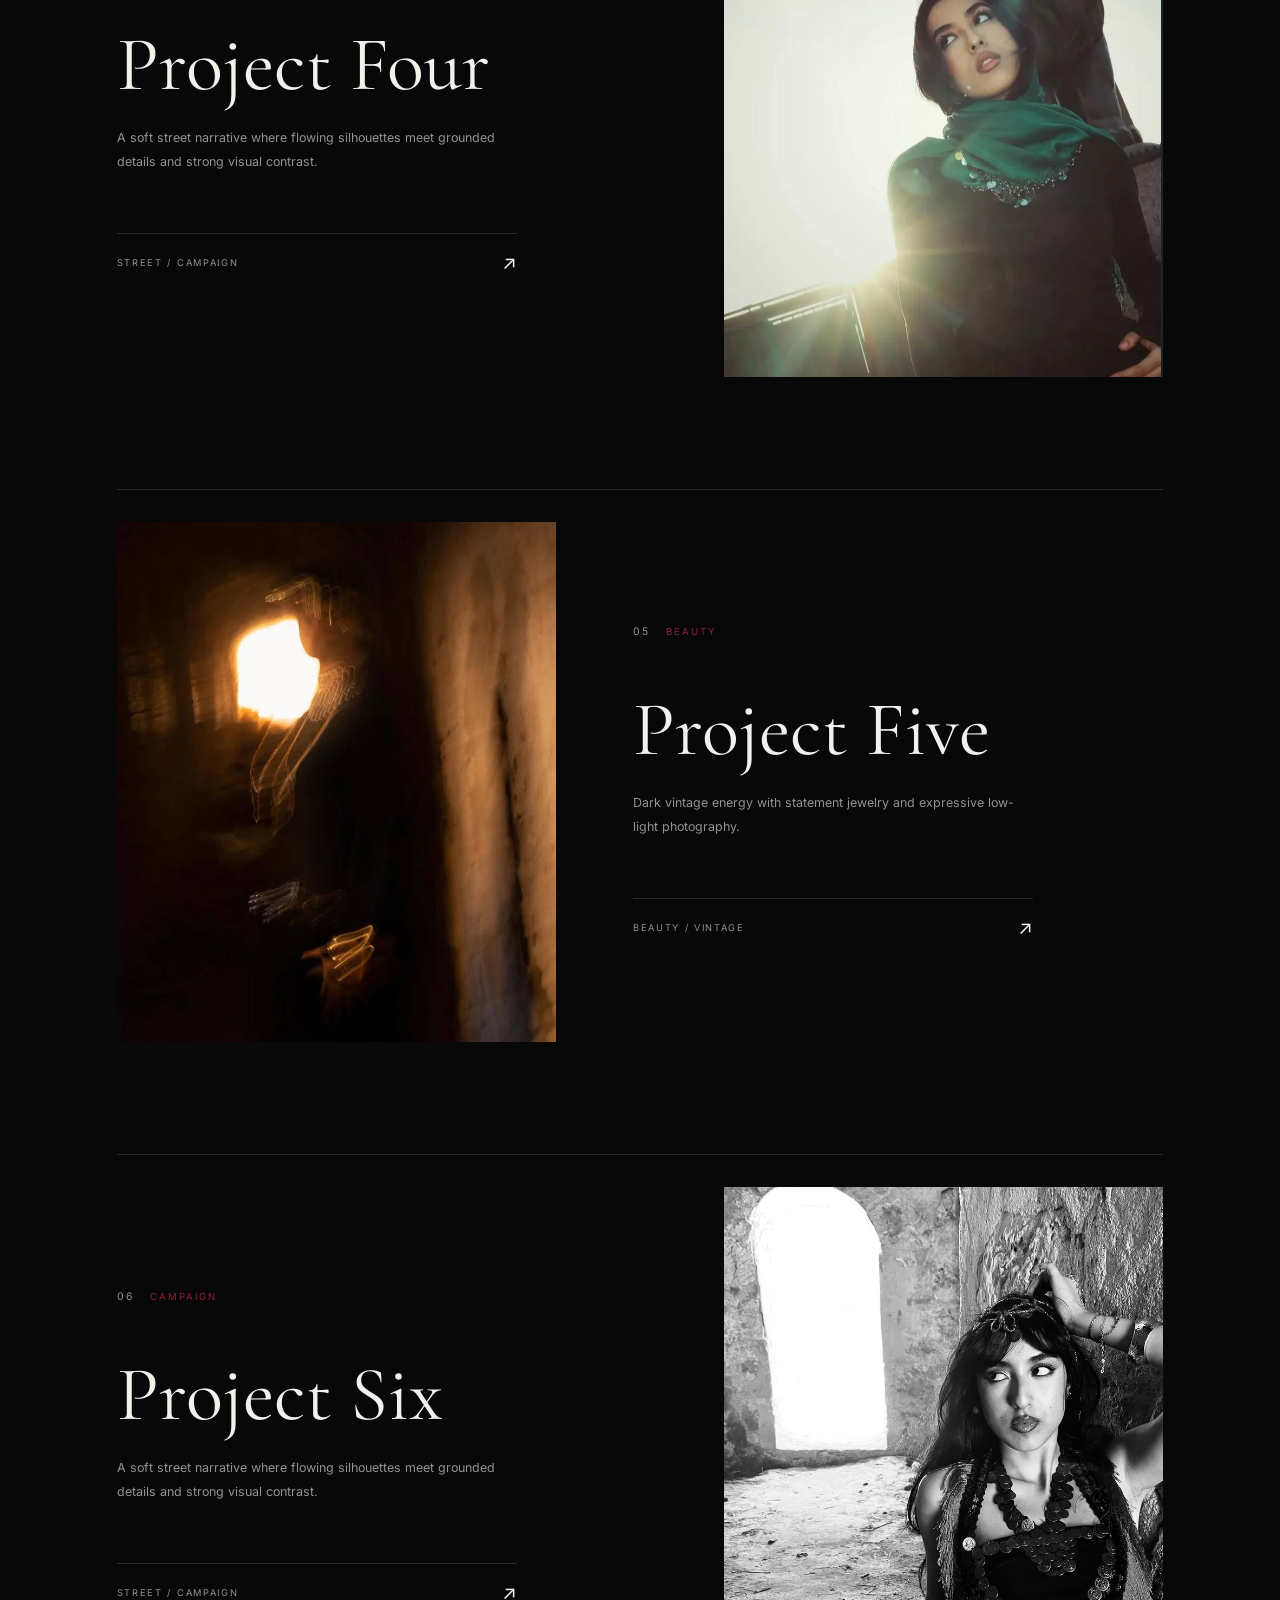
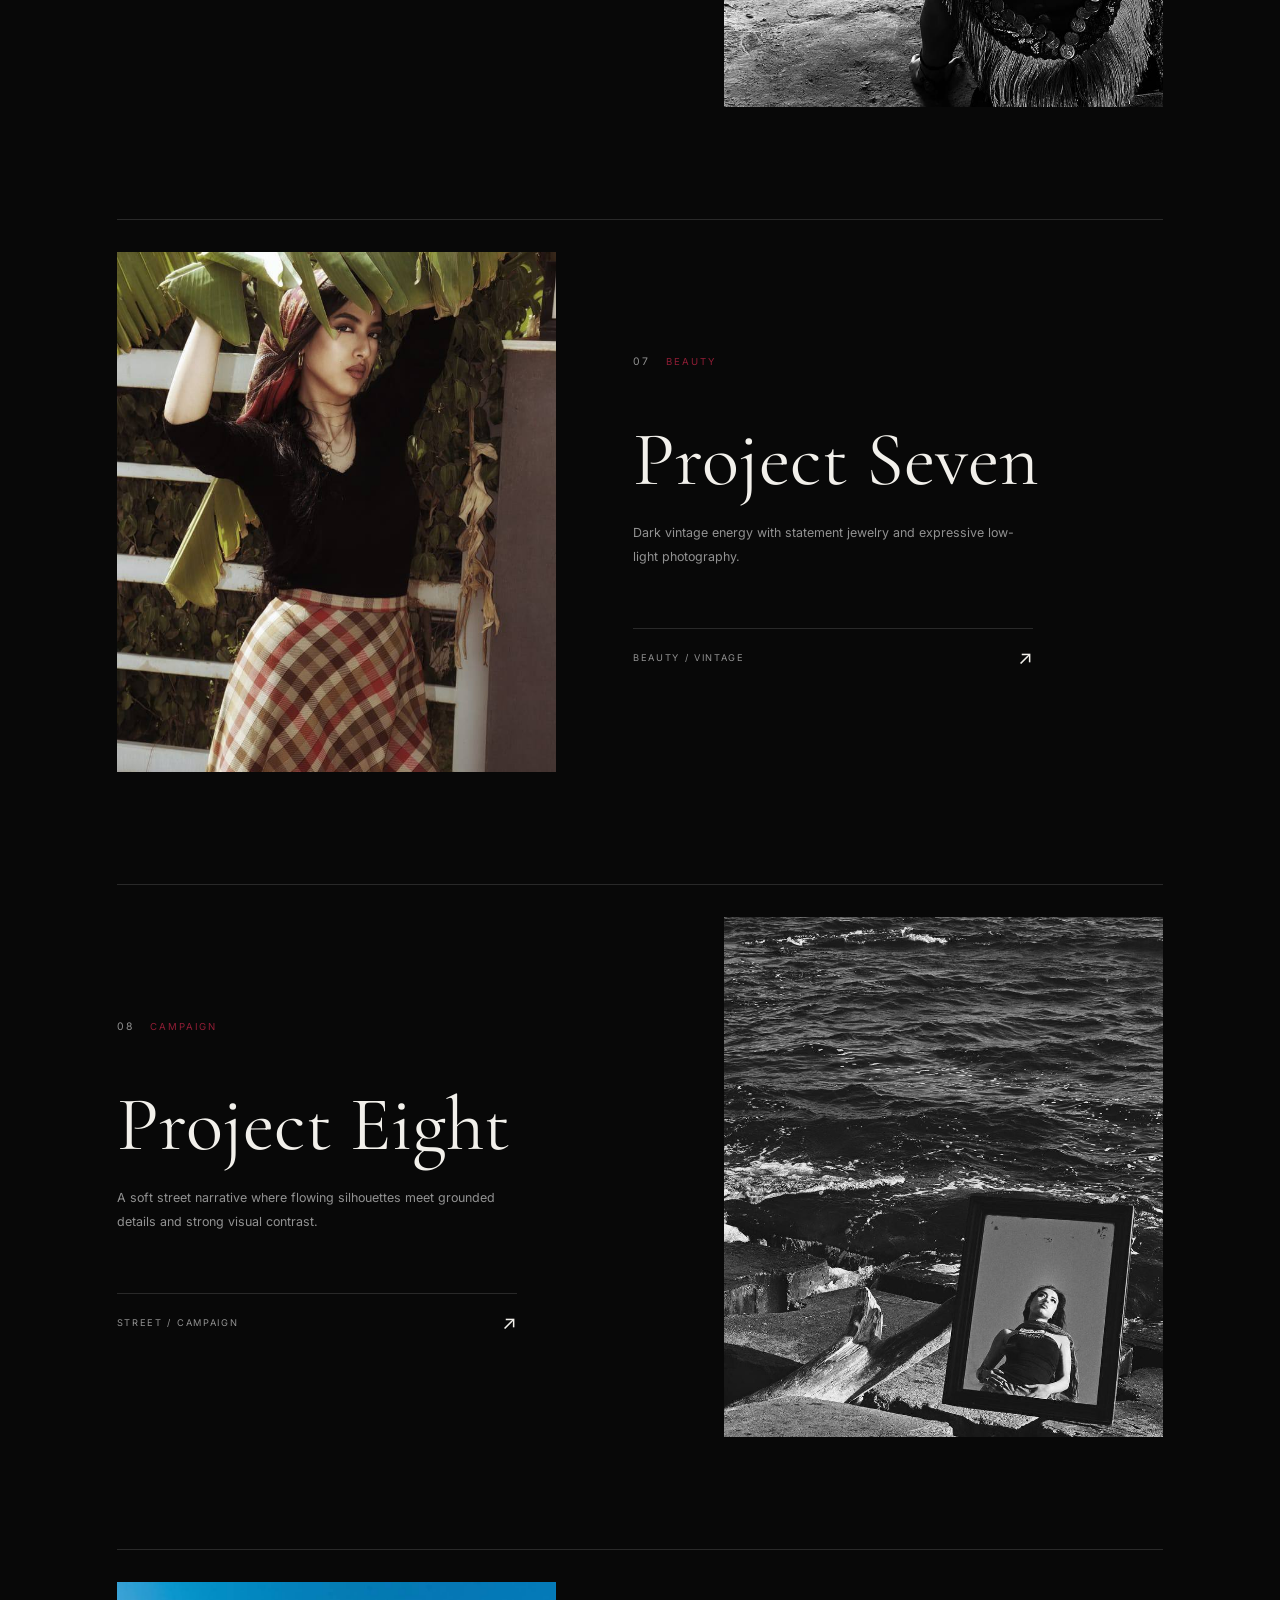
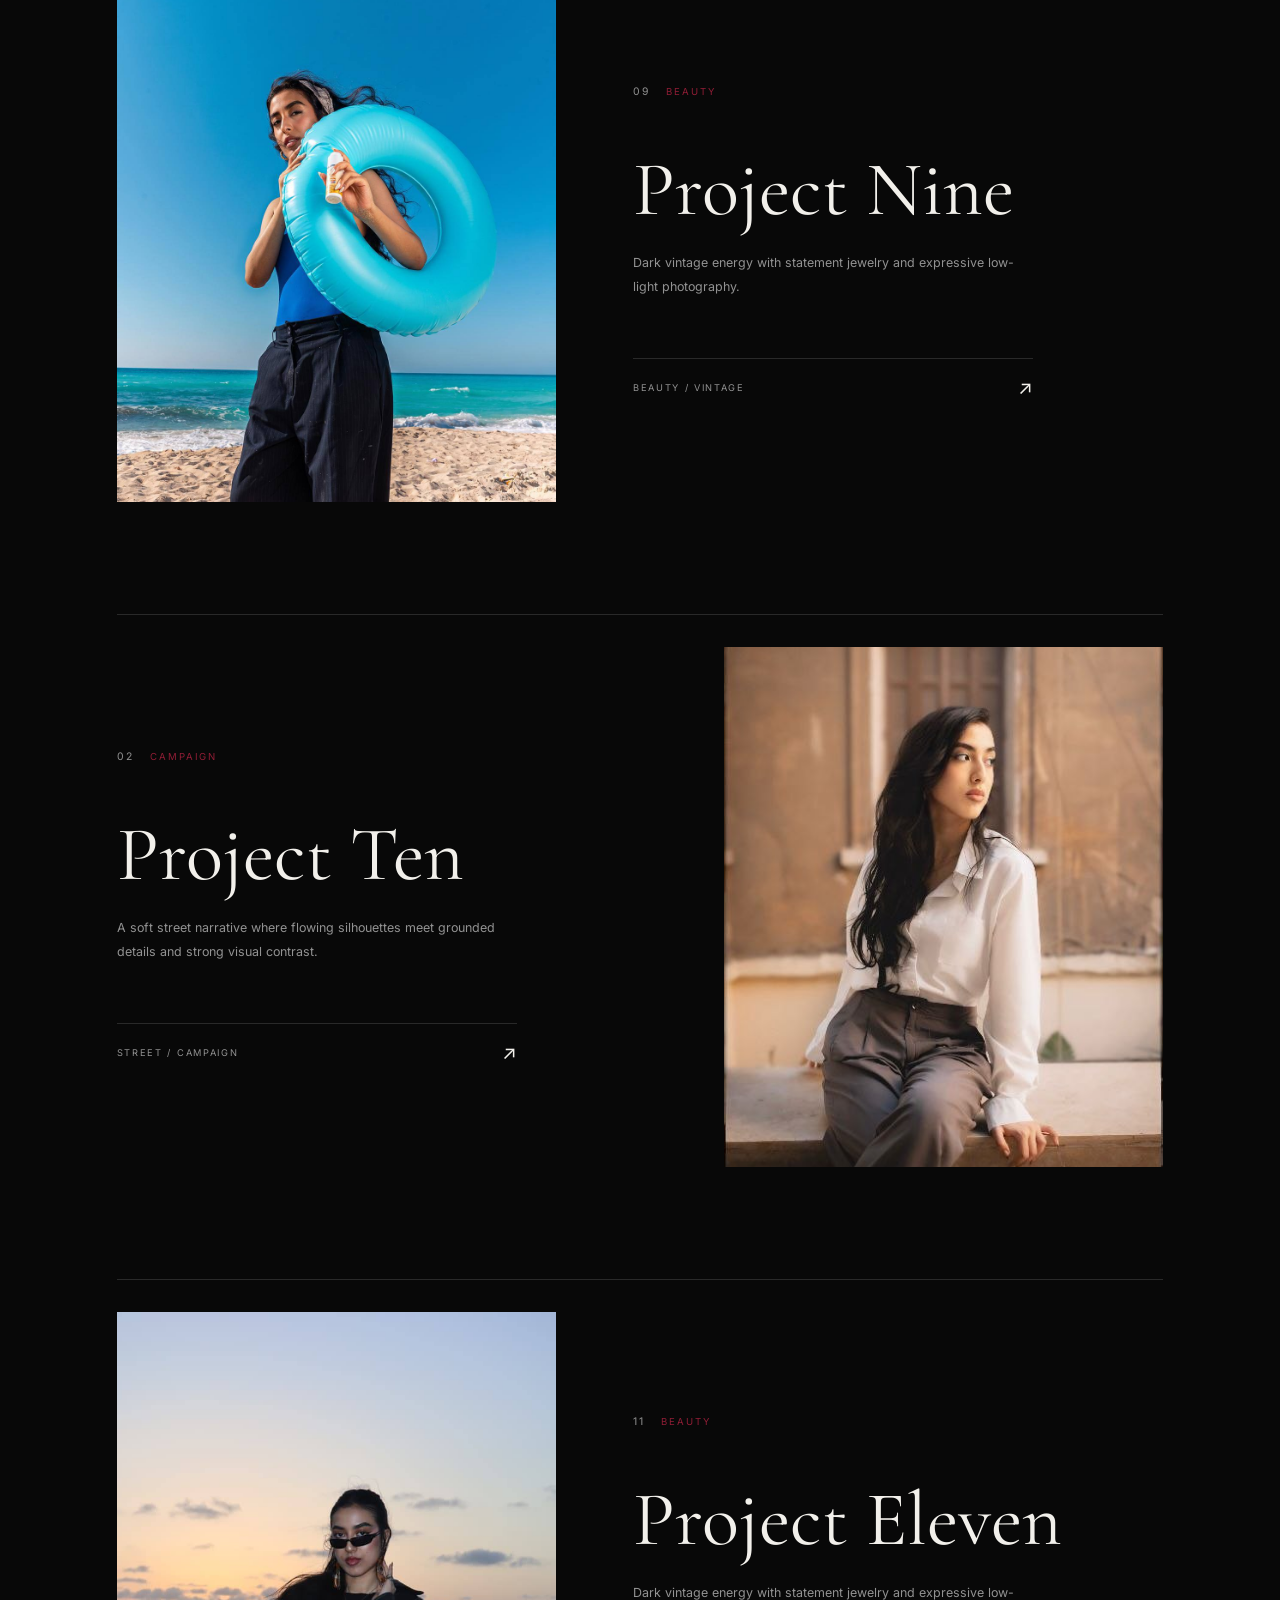
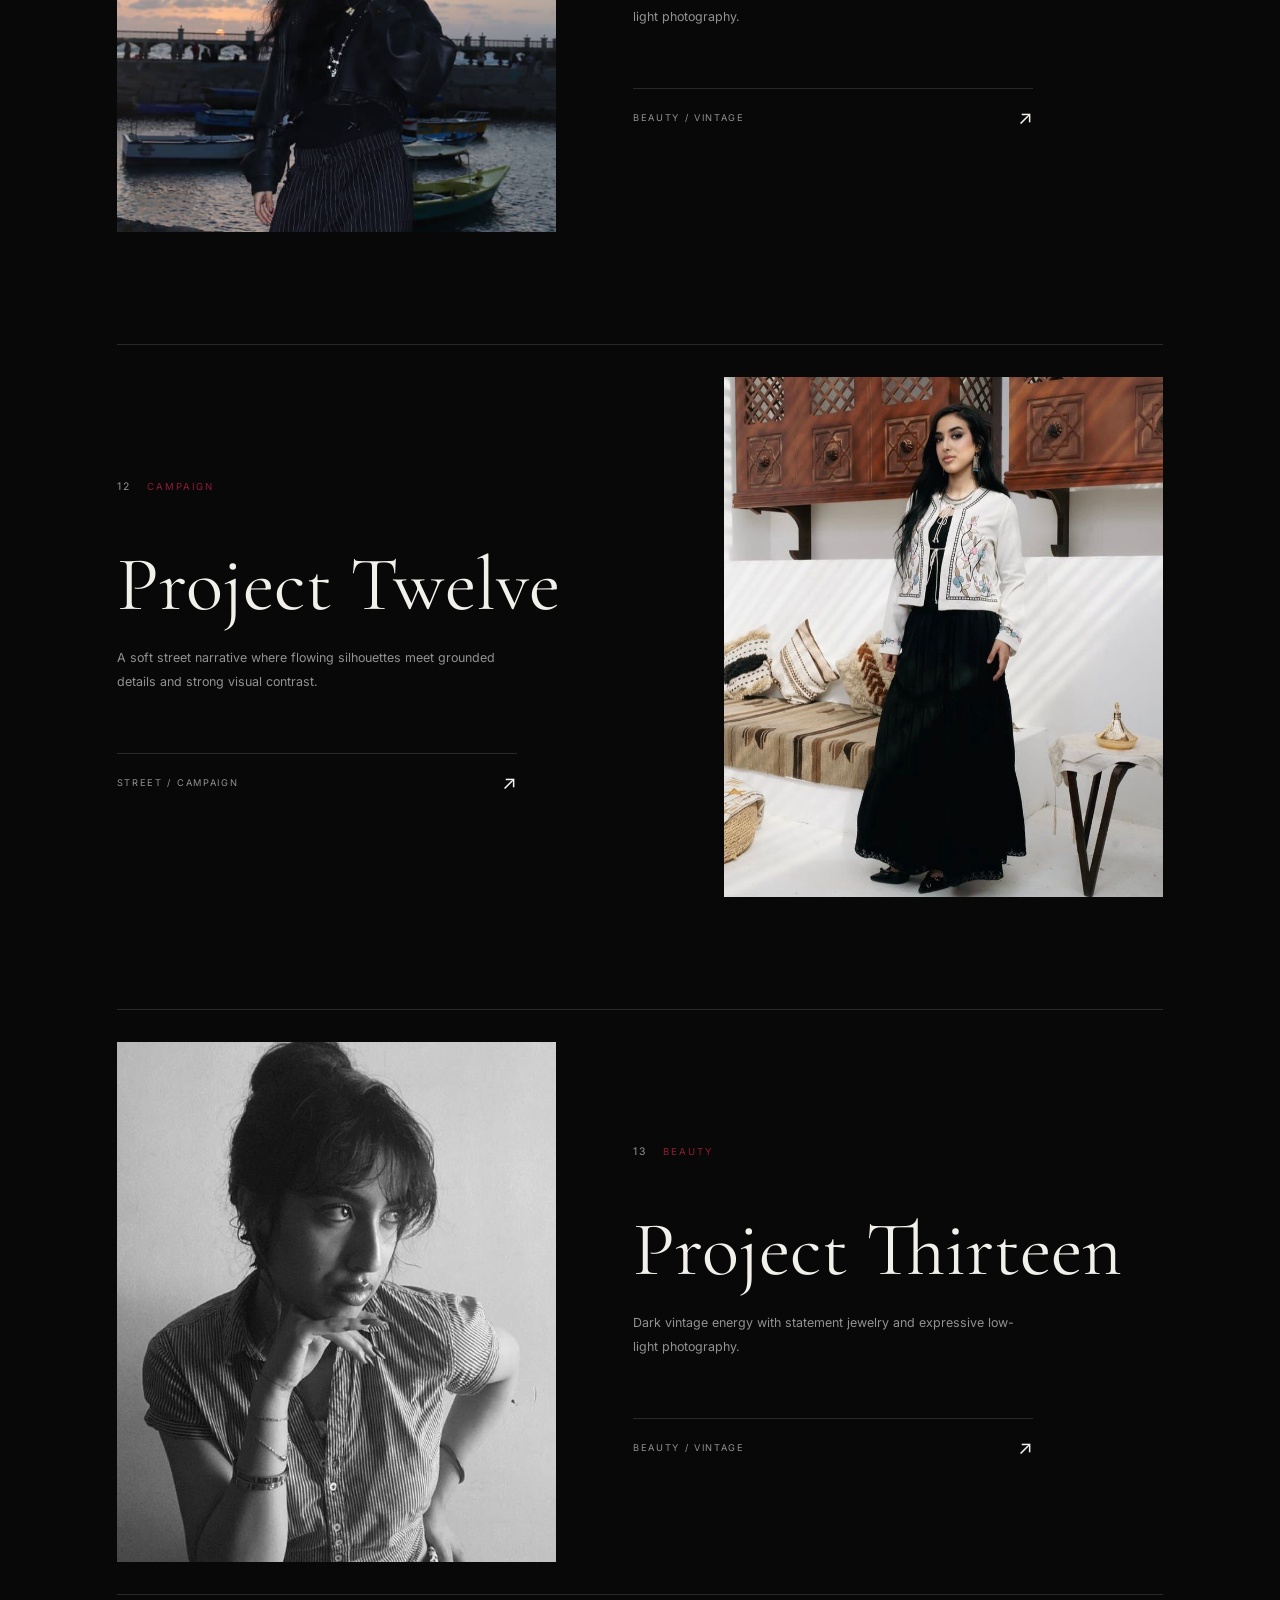
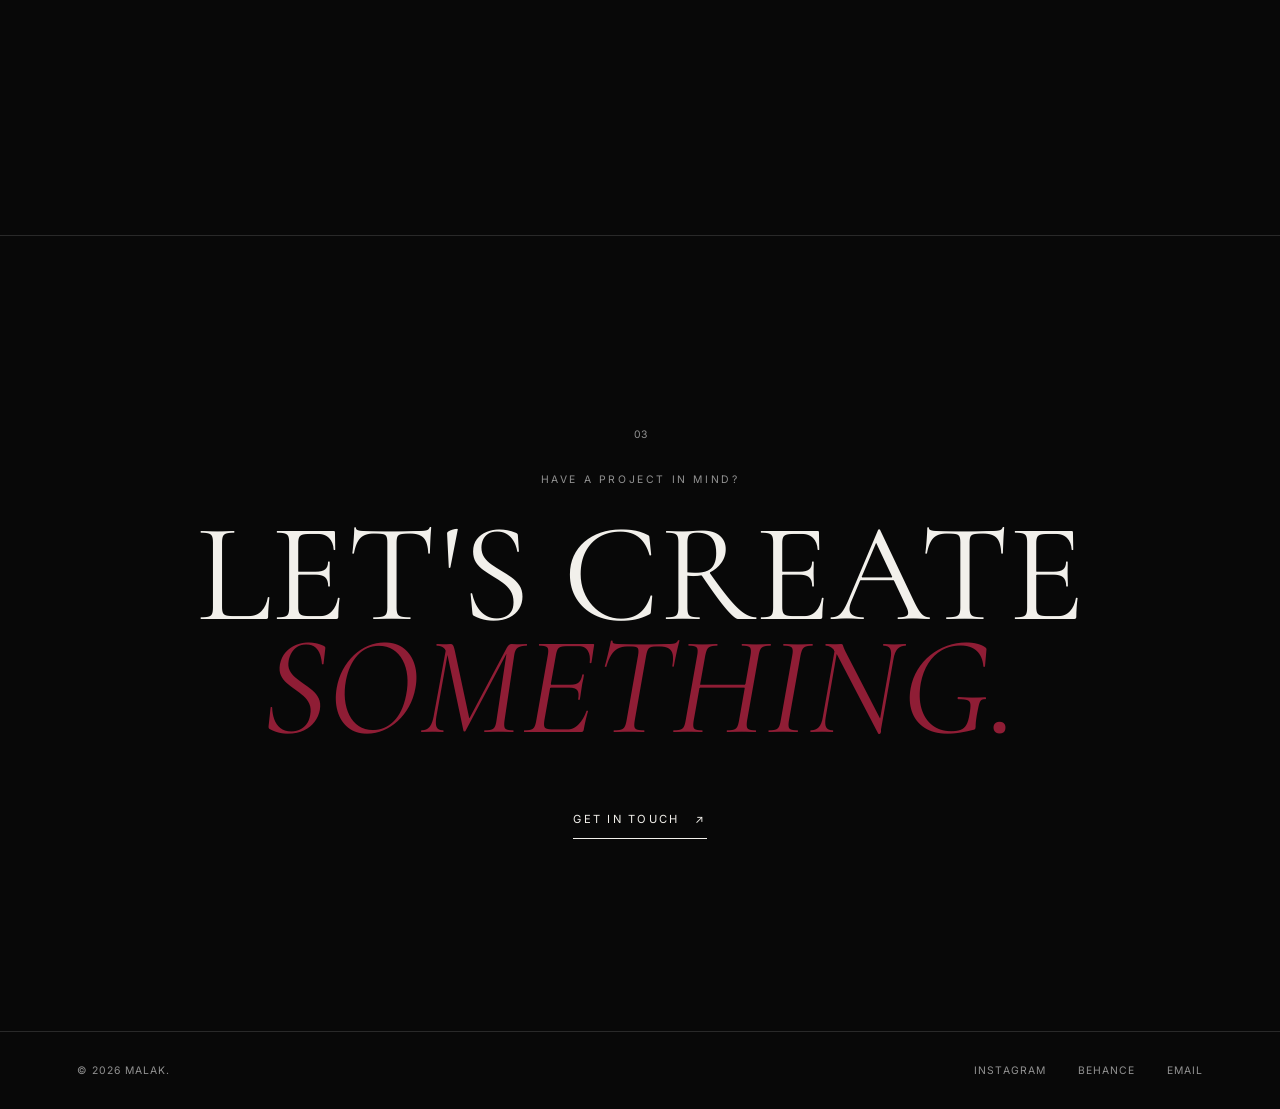
==== commit 793c4936: "ffff" ====
--- a/index.html
+++ b/index.html
@@ -177,6 +177,17 @@
           <strong>Fashion / Editorial</strong>
         </div>
 
+
+           <div class="detail">
+          <span>Number</span>
+          <strong>+02 1280583162</strong>
+        </div>
+
+
+          <div class="detail">
+          <span>Email</span>
+          <strong>malak_khalid@gmail.com</strong>
+        </div> 
       </div>
 
     </div>
@@ -352,15 +363,16 @@
 
     <!-- ================= PROJECT 02 ================= -->
 
-    <a
-      href="./pages/project.html?project=2"
+
+ <a
+      href="./pages/project.html?project=10"
       class="project-card project-card-reverse reveal"
     >
 
       <div class="project-card-image">
 
         <img
-          src="img\photo_5_2026-04-23_03-14-31.jpg"
+          src="img\photo_8_2026-08-27_19-23-40.jpg"
           alt="Project 2"
         />
 
@@ -377,7 +389,7 @@
         <div class="project-card-top">
 
           <span class="project-number">
-            02
+            2
           </span>
 
           <span class="project-category">
@@ -418,7 +430,6 @@
 
     </a>
 
-
     <!-- ================= PROJECT 03 ================= -->
 
     <a
@@ -708,10 +719,7 @@
 
 
 
-
-
-
-
+  
 
 
     <!-- ================= PROJECT 07 ================= -->
@@ -727,7 +735,7 @@
           src="img\photo_1_2026-08-27_19-22-42.jpg"
           alt="Project 7"
         />
-
+ 
         <div class="project-card-overlay">
           <span>VIEW PROJECT</span>
           <span>↗</span>
@@ -799,7 +807,7 @@
       <div class="project-card-image">
 
         <img
-          src="img\photo_10_2026-08-27_19-23-10.jpg"
+          src="img\photo_5_2026-08-27_19-23-09.jpg"
           alt="Project 8"
         />
 
@@ -939,16 +947,19 @@
 
 
  <!-- ================= PROJECT 010 ================= --> 
+   
+
+
     <a
-      href="./pages/project.html?project=10"
+      href="./pages/project.html?project=2"
       class="project-card project-card-reverse reveal"
     >
 
       <div class="project-card-image">
 
         <img
-          src="img\photo_8_2026-08-27_19-23-40.jpg"
-          alt="Project 8"
+          src="img\photo_5_2026-04-23_03-14-31.jpg"
+          alt="Project 2"
         />
 
         <div class="project-card-overlay">
@@ -964,7 +975,7 @@
         <div class="project-card-top">
 
           <span class="project-number">
-            10
+            02
           </span>
 
           <span class="project-category">
@@ -1009,11 +1020,219 @@
 
 
 
-
-
-
-
-
+    
+ <!-- ================= PROJECT 011 ================= -->
+
+    <a
+      href="./pages/project.html?project=11"
+      class="project-card reveal"
+    >
+
+      <div class="project-card-image">
+
+        <img
+          src="img\photo_2_2026-08-28_21-13-46.jpg"
+          alt="Project 9"
+        />
+
+        <div class="project-card-overlay">
+          <span>VIEW PROJECT</span>
+          <span>↗</span>
+        </div>
+
+      </div>
+
+
+      <div class="project-card-info">
+
+        <div class="project-card-top">
+
+          <span class="project-number">
+            11
+          </span>
+
+          <span class="project-category">
+            BEAUTY
+          </span>
+
+        </div>
+
+
+        <div class="project-card-main">
+
+          <h3>
+            Project Eleven
+          </h3>
+
+          <p>
+            Dark vintage energy with statement
+            jewelry and expressive low-light
+            photography.
+          </p>
+
+        </div>
+
+
+        <div class="project-card-bottom">
+
+          <span>
+            BEAUTY / VINTAGE
+          </span>
+
+          <span class="project-arrow">
+            ↗
+          </span>
+
+        </div>
+
+      </div>
+
+    </a>
+
+
+
+
+ <!-- ================= PROJECT 012 ================= --> 
+  
+
+    <a
+      href="./pages/project.html?project=12"
+      class="project-card project-card-reverse reveal"
+    >
+
+      <div class="project-card-image">
+
+        <img
+          src="img\photo_19_2026-08-28_21-13-46.jpg"
+          alt="Project 2"
+        />
+
+        <div class="project-card-overlay">
+          <span>VIEW PROJECT</span>
+          <span>↗</span>
+        </div>
+
+      </div>
+
+
+      <div class="project-card-info">
+
+        <div class="project-card-top">
+
+          <span class="project-number">
+            12
+          </span>
+
+          <span class="project-category">
+            CAMPAIGN
+          </span>
+
+        </div>
+
+
+        <div class="project-card-main">
+
+          <h3>
+            Project Twelve
+          </h3>
+
+          <p>
+            A soft street narrative where
+            flowing silhouettes meet grounded
+            details and strong visual contrast.
+          </p>
+
+        </div>
+
+
+        <div class="project-card-bottom">
+
+          <span>
+            STREET / CAMPAIGN
+          </span>
+
+          <span class="project-arrow">
+            ↗
+          </span>
+
+        </div>
+
+      </div>
+
+    </a>
+
+
+
+
+
+
+ <!-- ================= PROJECT 011 ================= -->
+
+    <a
+      href="./pages/project.html?project=13"
+      class="project-card reveal"
+    >
+
+      <div class="project-card-image">
+
+        <img
+          src="img\photo_9_2026-08-28_21-13-46.jpg"
+          alt="Project 13" 
+        />
+
+        <div class="project-card-overlay">
+          <span>VIEW PROJECT</span>
+          <span>↗</span>
+        </div>
+
+      </div>
+
+
+      <div class="project-card-info">
+
+        <div class="project-card-top">
+
+          <span class="project-number">
+            13
+          </span>
+
+          <span class="project-category">
+            BEAUTY
+          </span>
+
+        </div>
+
+
+        <div class="project-card-main">
+
+          <h3>
+            Project  Thirteen
+          </h3>
+
+          <p>
+            Dark vintage energy with statement
+            jewelry and expressive low-light
+            photography.
+          </p>
+
+        </div>
+
+
+        <div class="project-card-bottom">
+
+          <span>
+            BEAUTY / VINTAGE
+          </span>
+
+          <span class="project-arrow">
+            ↗
+          </span>
+
+        </div>
+
+      </div>
+
+    </a>
 
 
 
--- a/css/style.css
+++ b/css/style.css
@@ -253,8 +253,16 @@
 }
 
 
-.hero-image:hover img {
-  transform: scale(1.04);
+/* ================================================= */
+/* ================= HERO IMAGE HOVER ============== */
+/* ================================================= */
+
+@media (hover: hover) and (pointer: fine) {
+
+  .hero-image:hover img {
+    transform: scale(1.04);
+  }
+
 }
 
 
@@ -346,8 +354,12 @@
 }
 
 
-.hero-link:hover span {
-  transform: translate(5px, -5px);
+@media (hover: hover) and (pointer: fine) {
+
+  .hero-link:hover span {
+    transform: translate(5px, -5px);
+  }
+
 }
 
 
@@ -538,8 +550,12 @@
 }
 
 
-.gallery-image:hover {
-  transform: translateY(-10px);
+@media (hover: hover) and (pointer: fine) {
+
+  .gallery-image:hover {
+    transform: translateY(-10px);
+  }
+
 }
 
 
@@ -557,8 +573,12 @@
 }
 
 
-.gallery-image:hover img {
-  transform: scale(1.08);
+@media (hover: hover) and (pointer: fine) {
+
+  .gallery-image:hover img {
+    transform: scale(1.08);
+  }
+
 }
 
 
@@ -757,13 +777,6 @@
 }
 
 
-.project-card:hover .project-card-image img {
-
-  transform: scale(1.06);
-
-}
-
-
 /* ================================================= */
 /* =============== PROJECT OVERLAY ================= */
 /* ================================================= */
@@ -789,23 +802,17 @@
   backdrop-filter: blur(0px);
 
   opacity: 0;
+
+  visibility: hidden;
 
   transition:
     opacity 0.4s ease,
+    visibility 0.4s ease,
     backdrop-filter 0.4s ease;
 
 }
 
 
-.project-card:hover .project-card-overlay {
-
-  opacity: 1;
-
-  backdrop-filter: blur(3px);
-
-}
-
-
 .project-card-overlay span:first-child {
 
   font-size: 0.6rem;
@@ -823,6 +830,49 @@
 
 
 /* ================================================= */
+/* ================= PROJECT HOVER ================= */
+/* ================================================= */
+
+/* Hover is ONLY enabled for devices that actually */
+/* have a mouse / fine pointer. */
+
+@media (hover: hover) and (pointer: fine) {
+
+  .project-card:hover .project-card-image img {
+
+    transform: scale(1.06);
+
+  }
+
+
+  .project-card:hover .project-card-overlay {
+
+    opacity: 1;
+
+    visibility: visible;
+
+    backdrop-filter: blur(3px);
+
+  }
+
+
+  .project-card:hover .project-card-main h3 {
+
+    color: var(--accent);
+
+  }
+
+
+  .project-card:hover .project-arrow {
+
+    transform: translate(6px, -6px);
+
+  }
+
+}
+
+
+/* ================================================= */
 /* =============== PROJECT INFO ==================== */
 /* ================================================= */
 
@@ -904,13 +954,6 @@
   margin-bottom: 1.8rem;
 
   transition: color 0.3s ease;
-
-}
-
-
-.project-card:hover .project-card-main h3 {
-
-  color: var(--accent);
 
 }
 
@@ -966,14 +1009,6 @@
 
   transition:
     transform 0.4s ease;
-
-}
-
-
-.project-card:hover .project-arrow {
-
-  transform:
-    translate(6px, -6px);
 
 }
 
@@ -1086,6 +1121,20 @@
 }
 
 
+.contact-link span {
+  transition: 0.3s ease;
+}
+
+
+@media (hover: hover) and (pointer: fine) {
+
+  .contact-link:hover span {
+    transform: translate(5px, -5px);
+  }
+
+}
+
+
 /* ================================================= */
 /* ================= FOOTER ======================== */
 /* ================================================= */
@@ -1214,6 +1263,7 @@
 /* ================================================= */
 
 @media (max-width: 768px) {
+
 
   /* ================= NAV ================= */
 
@@ -1310,7 +1360,9 @@
   /* ================= GALLERY ================= */
 
   .moving-gallery {
+
     padding: 3rem 0;
+
   }
 
 
@@ -1344,7 +1396,9 @@
 
 
   .section-title {
+
     margin-bottom: 4rem;
+
   }
 
 
@@ -1427,11 +1481,19 @@
   }
 
 
+  /* ================================================= */
+  /* =============== MOBILE PROJECT ================== */
+  /* ================================================= */
+
+  /* No overlay on touch devices */
+
   .project-card-overlay {
 
-    opacity: 1;
-
-    backdrop-filter: blur(2px);
+    opacity: 0;
+
+    visibility: hidden;
+
+    pointer-events: none;
 
   }
 
@@ -1439,12 +1501,29 @@
   /* ================= CONTACT ================= */
 
   .contact {
+
     text-align: left;
+
+    padding:
+      6rem
+      1.5rem
+      7rem;
+
   }
 
 
   .contact h2 {
-    margin-left: 0;
+
+    font-size:
+      clamp(2.8rem, 12vw, 4.5rem);
+
+    line-height: 0.85;
+
+    margin:
+      1.5rem 0 3rem;
+
+    max-width: 100%;
+
   }
 
 
@@ -1458,5 +1537,4 @@
 
   }
 
-
 }
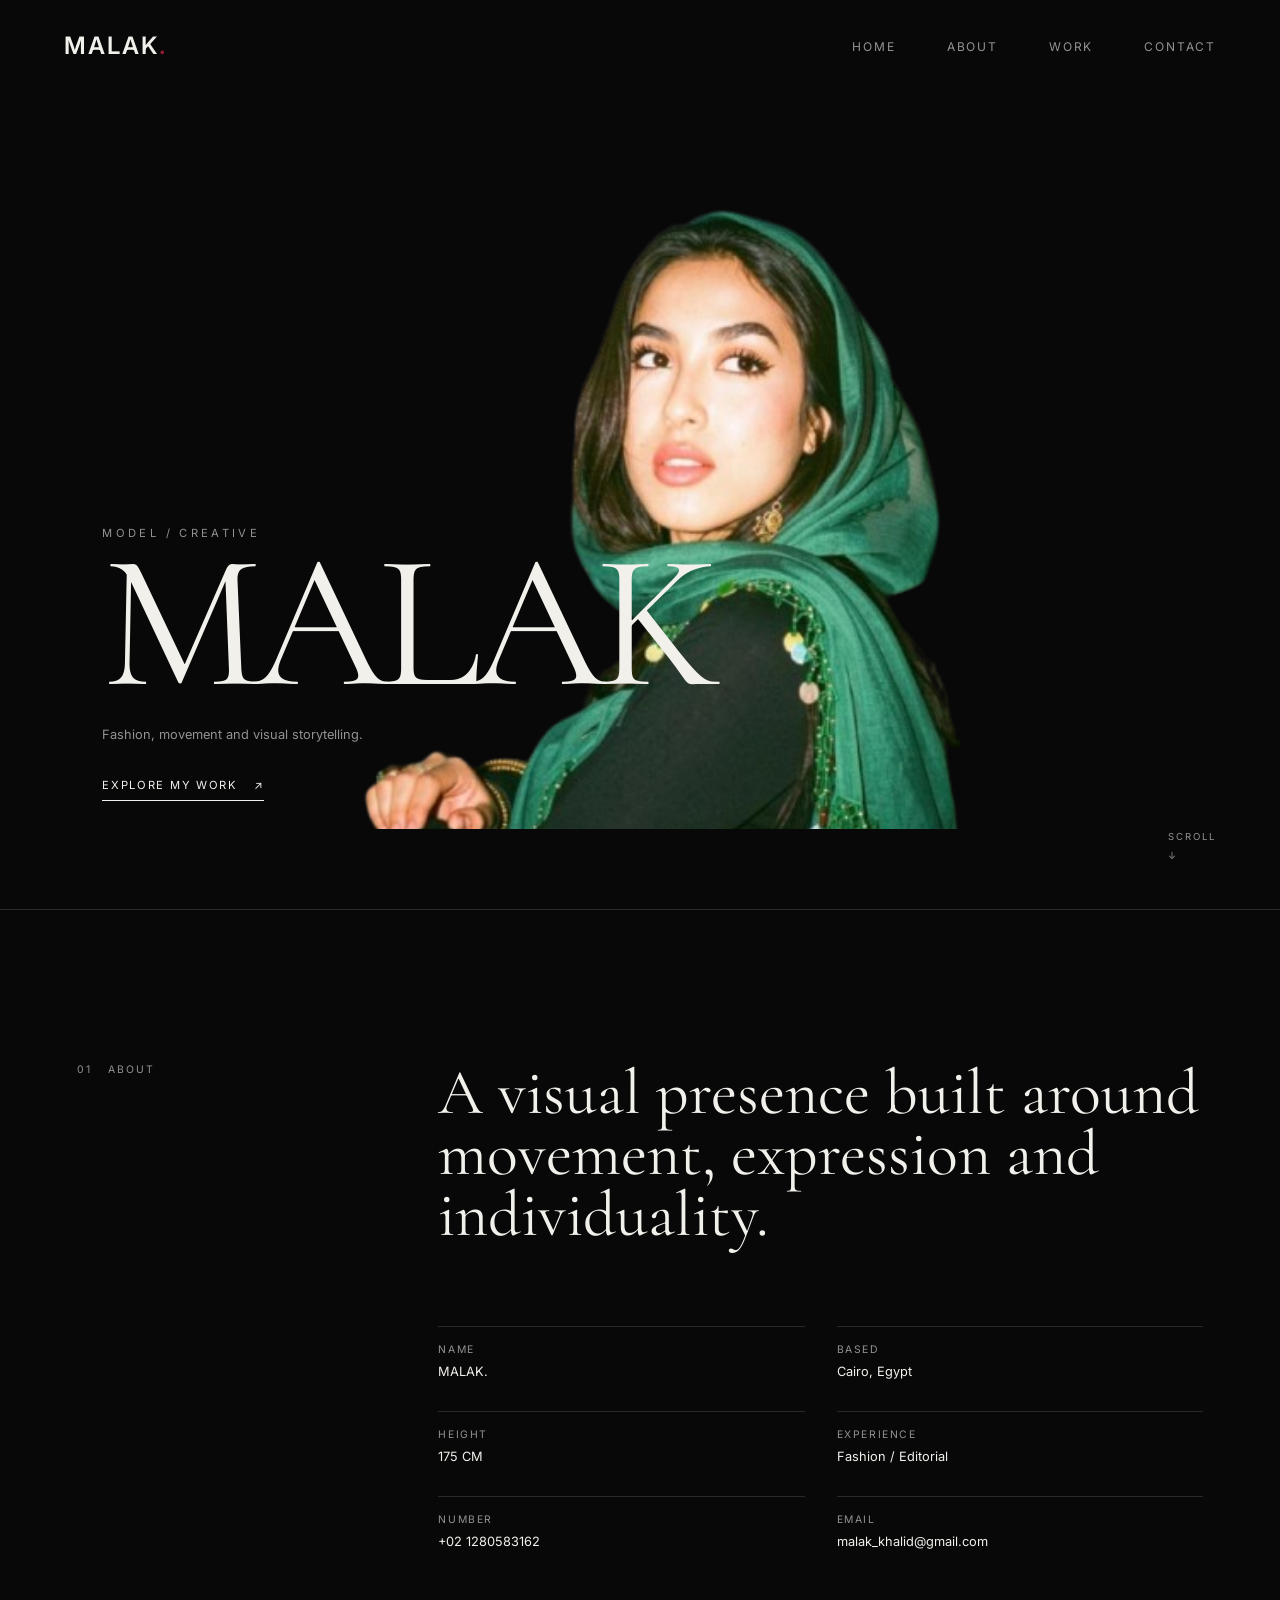
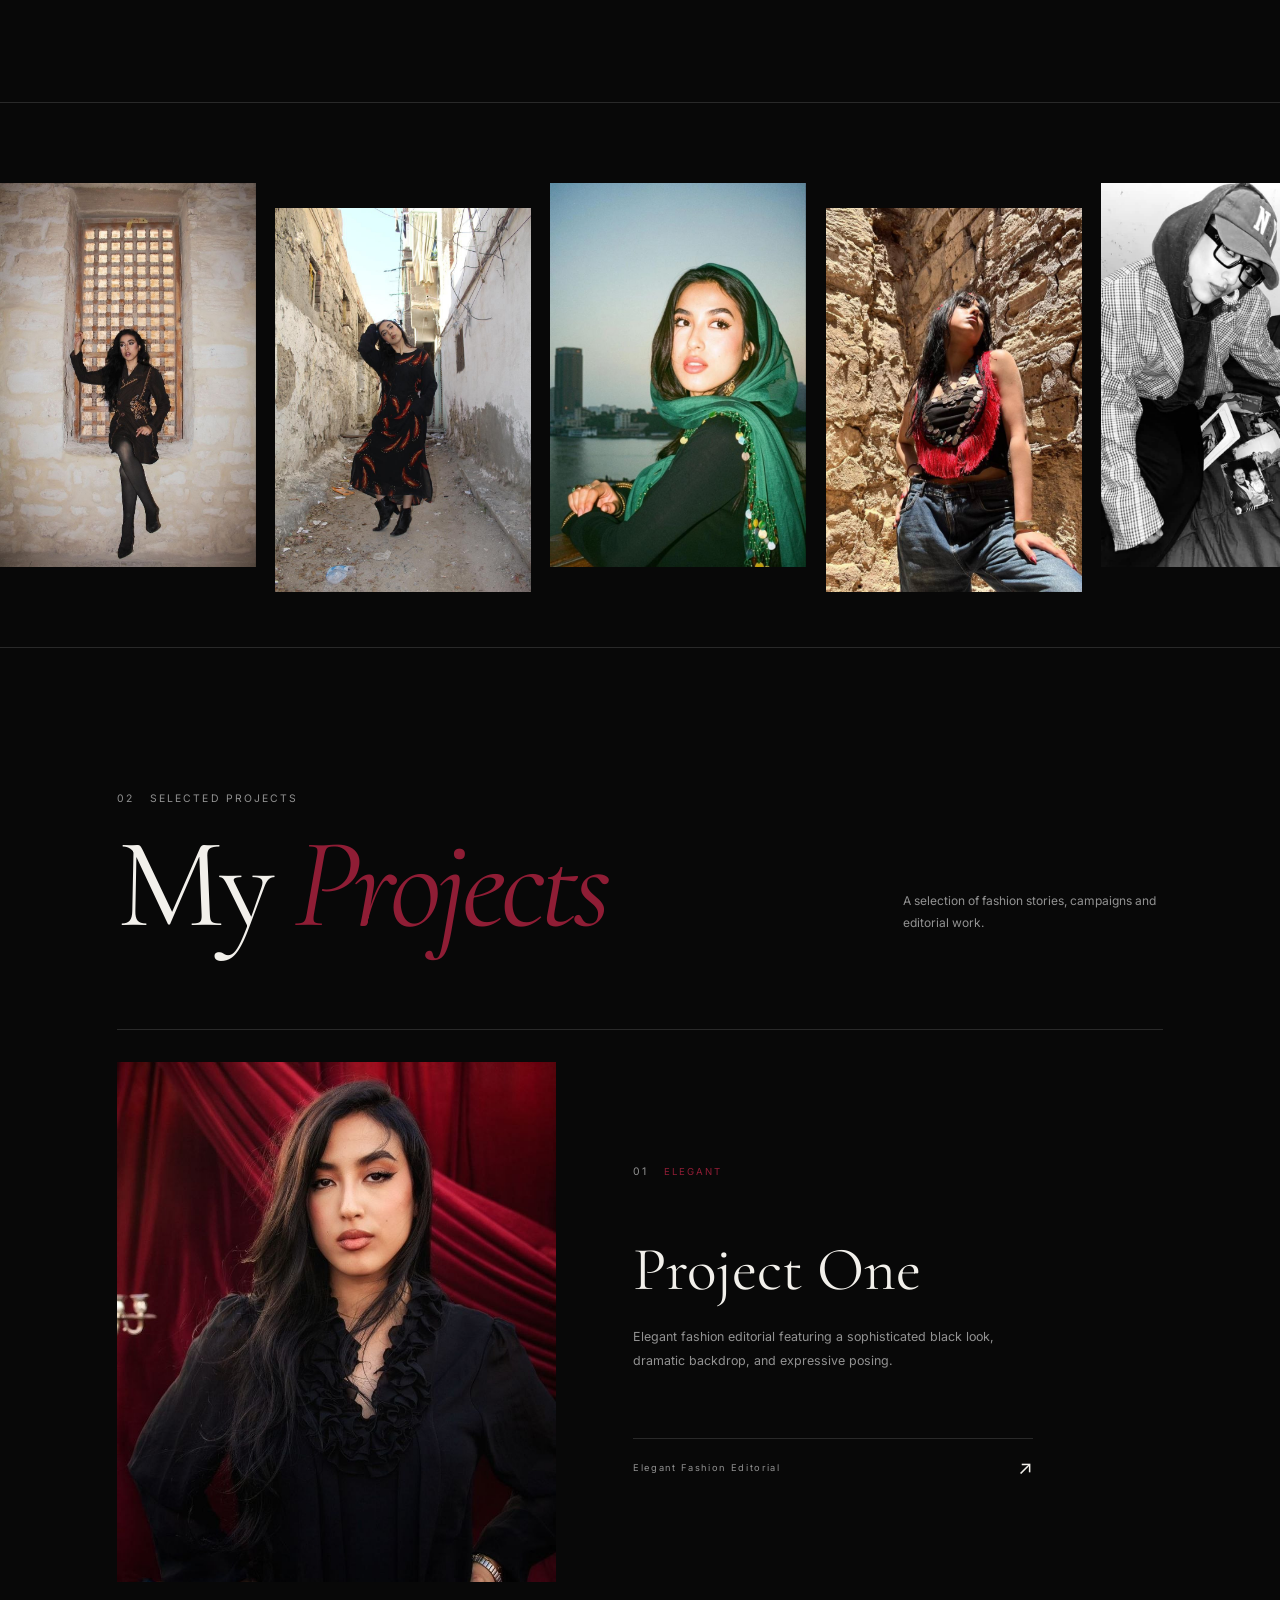
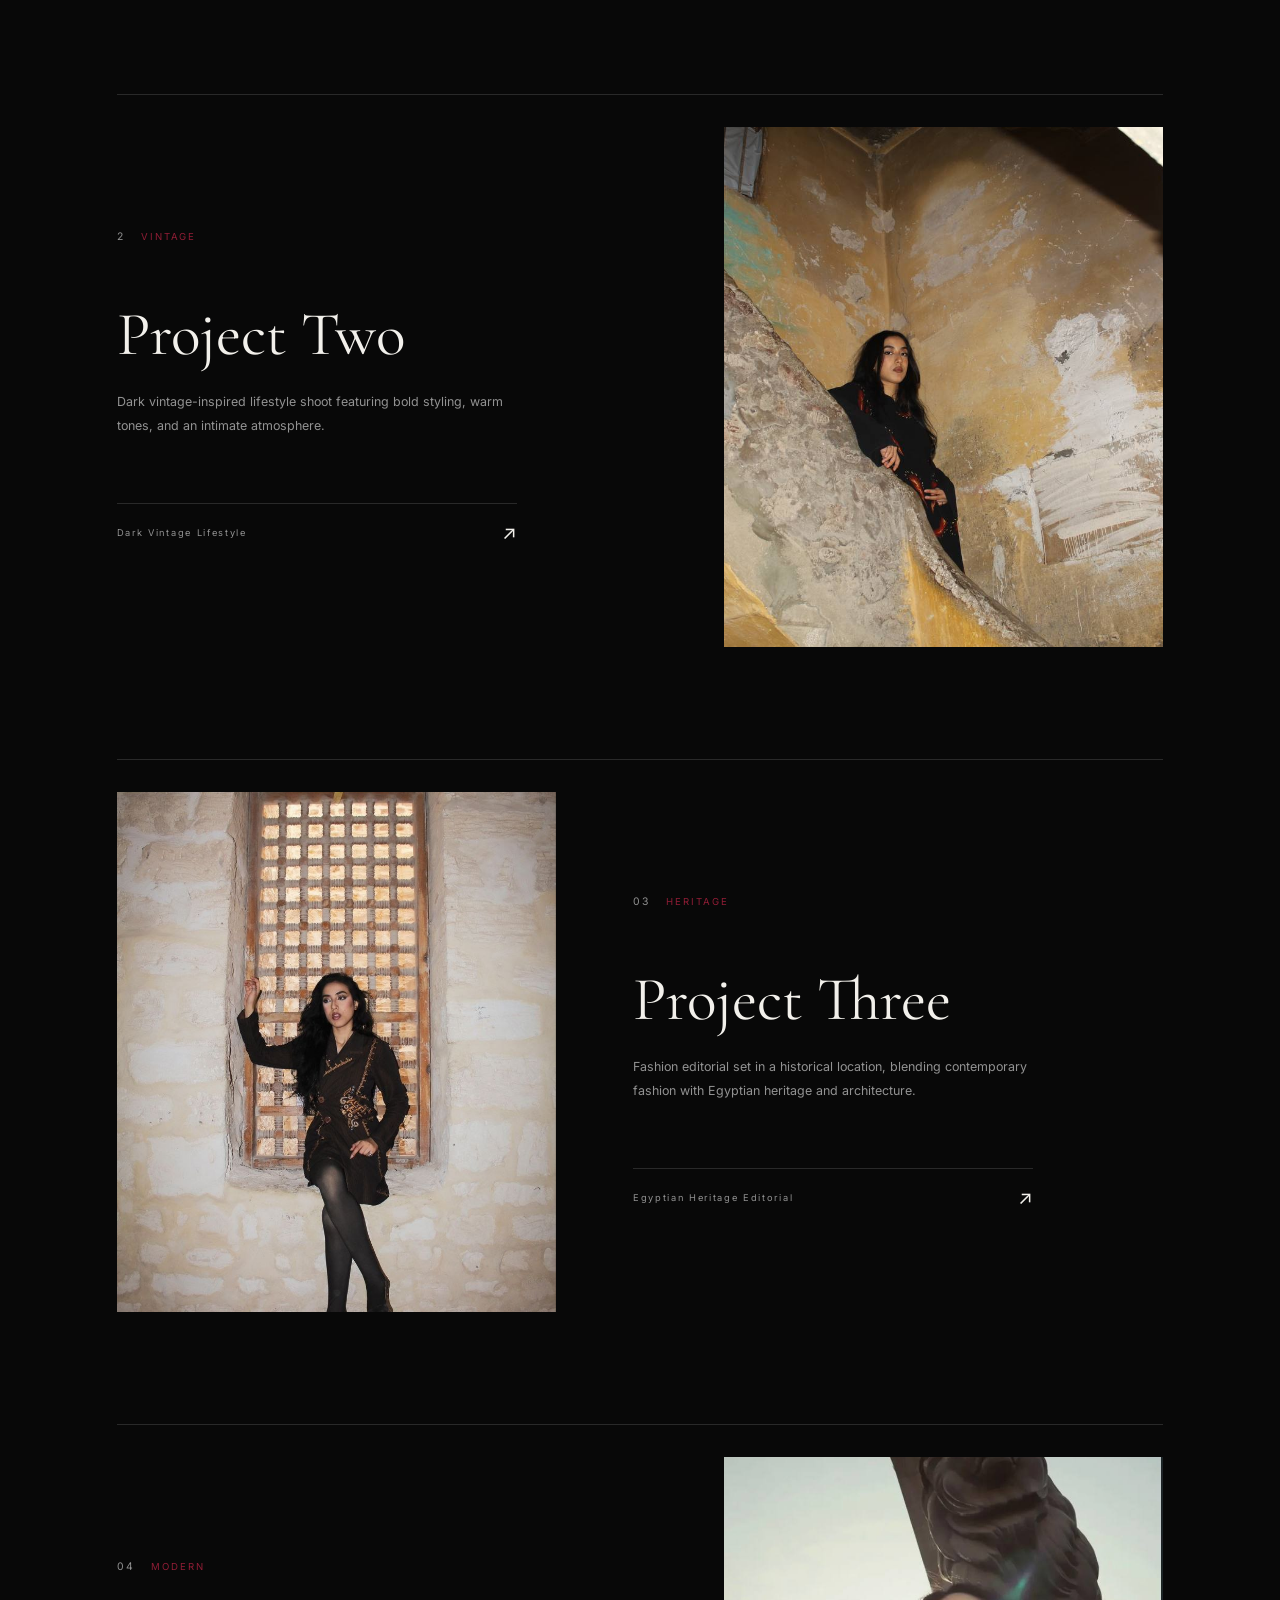
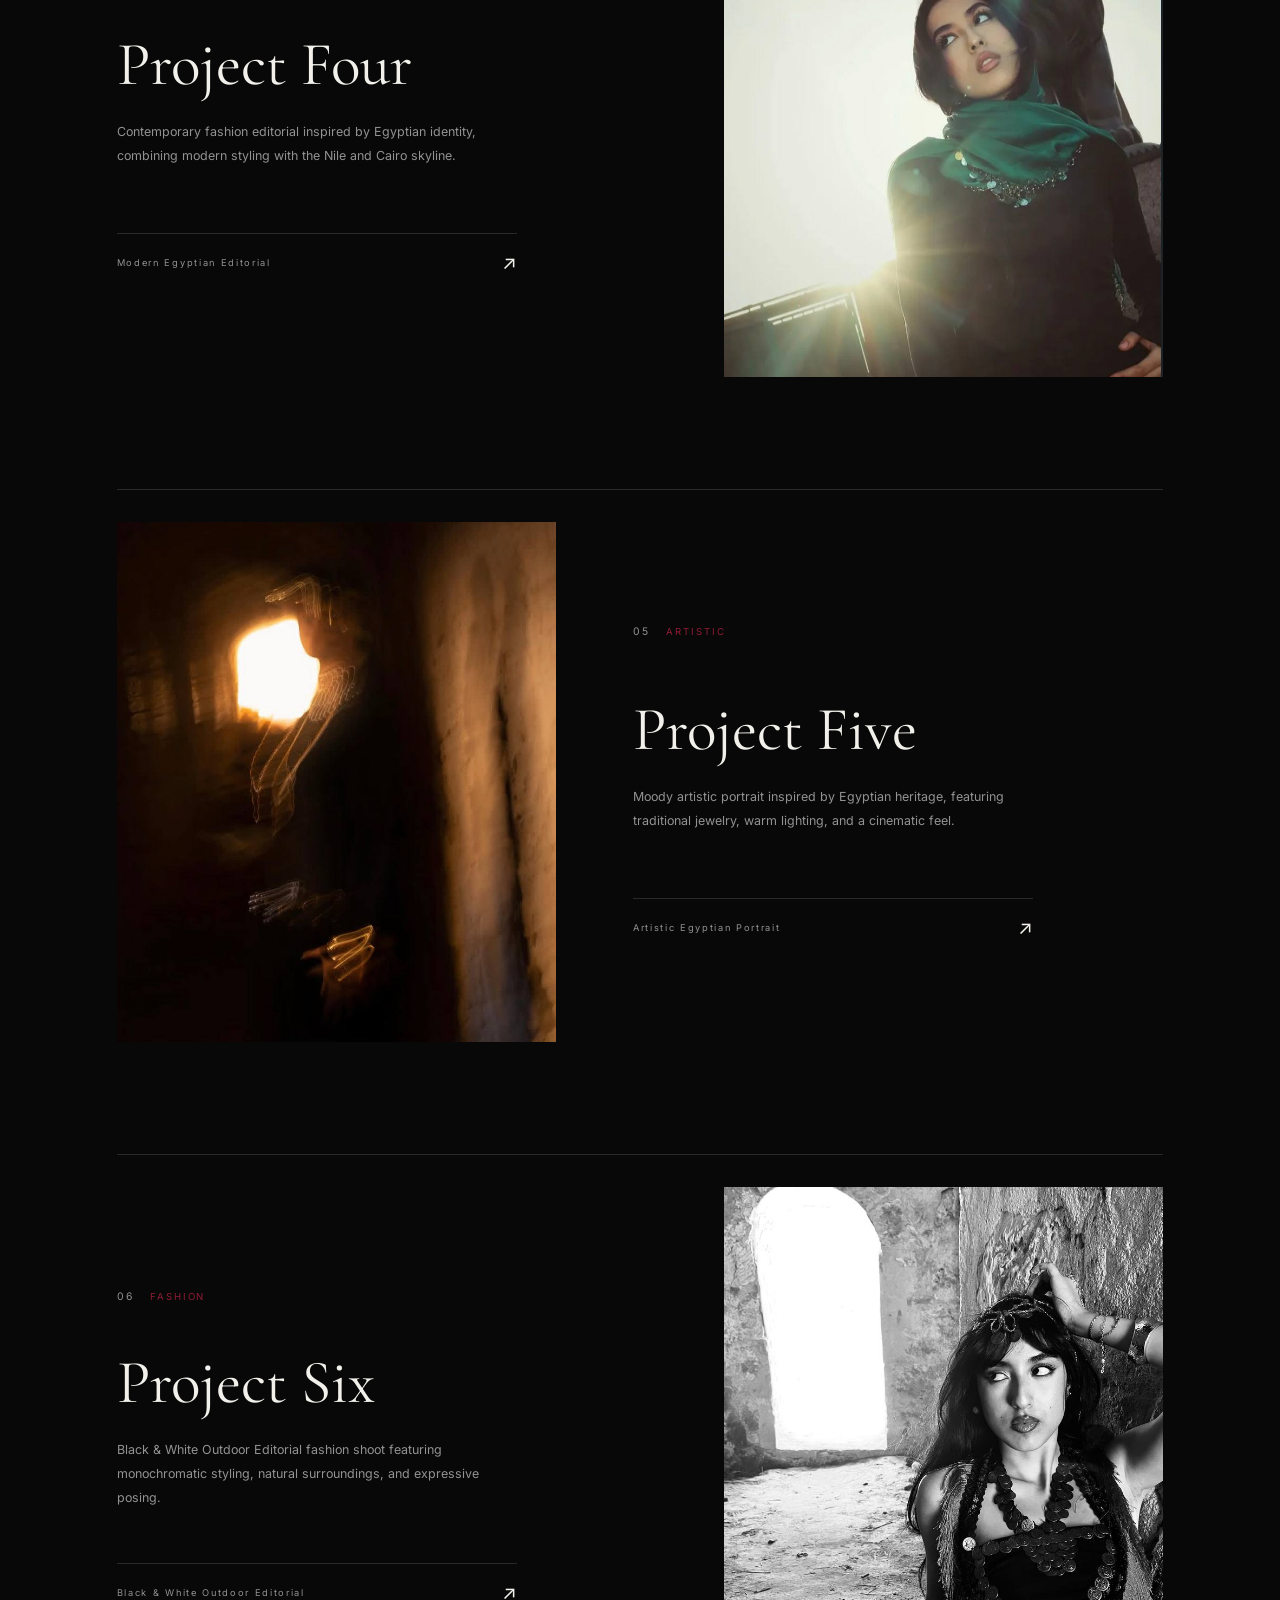
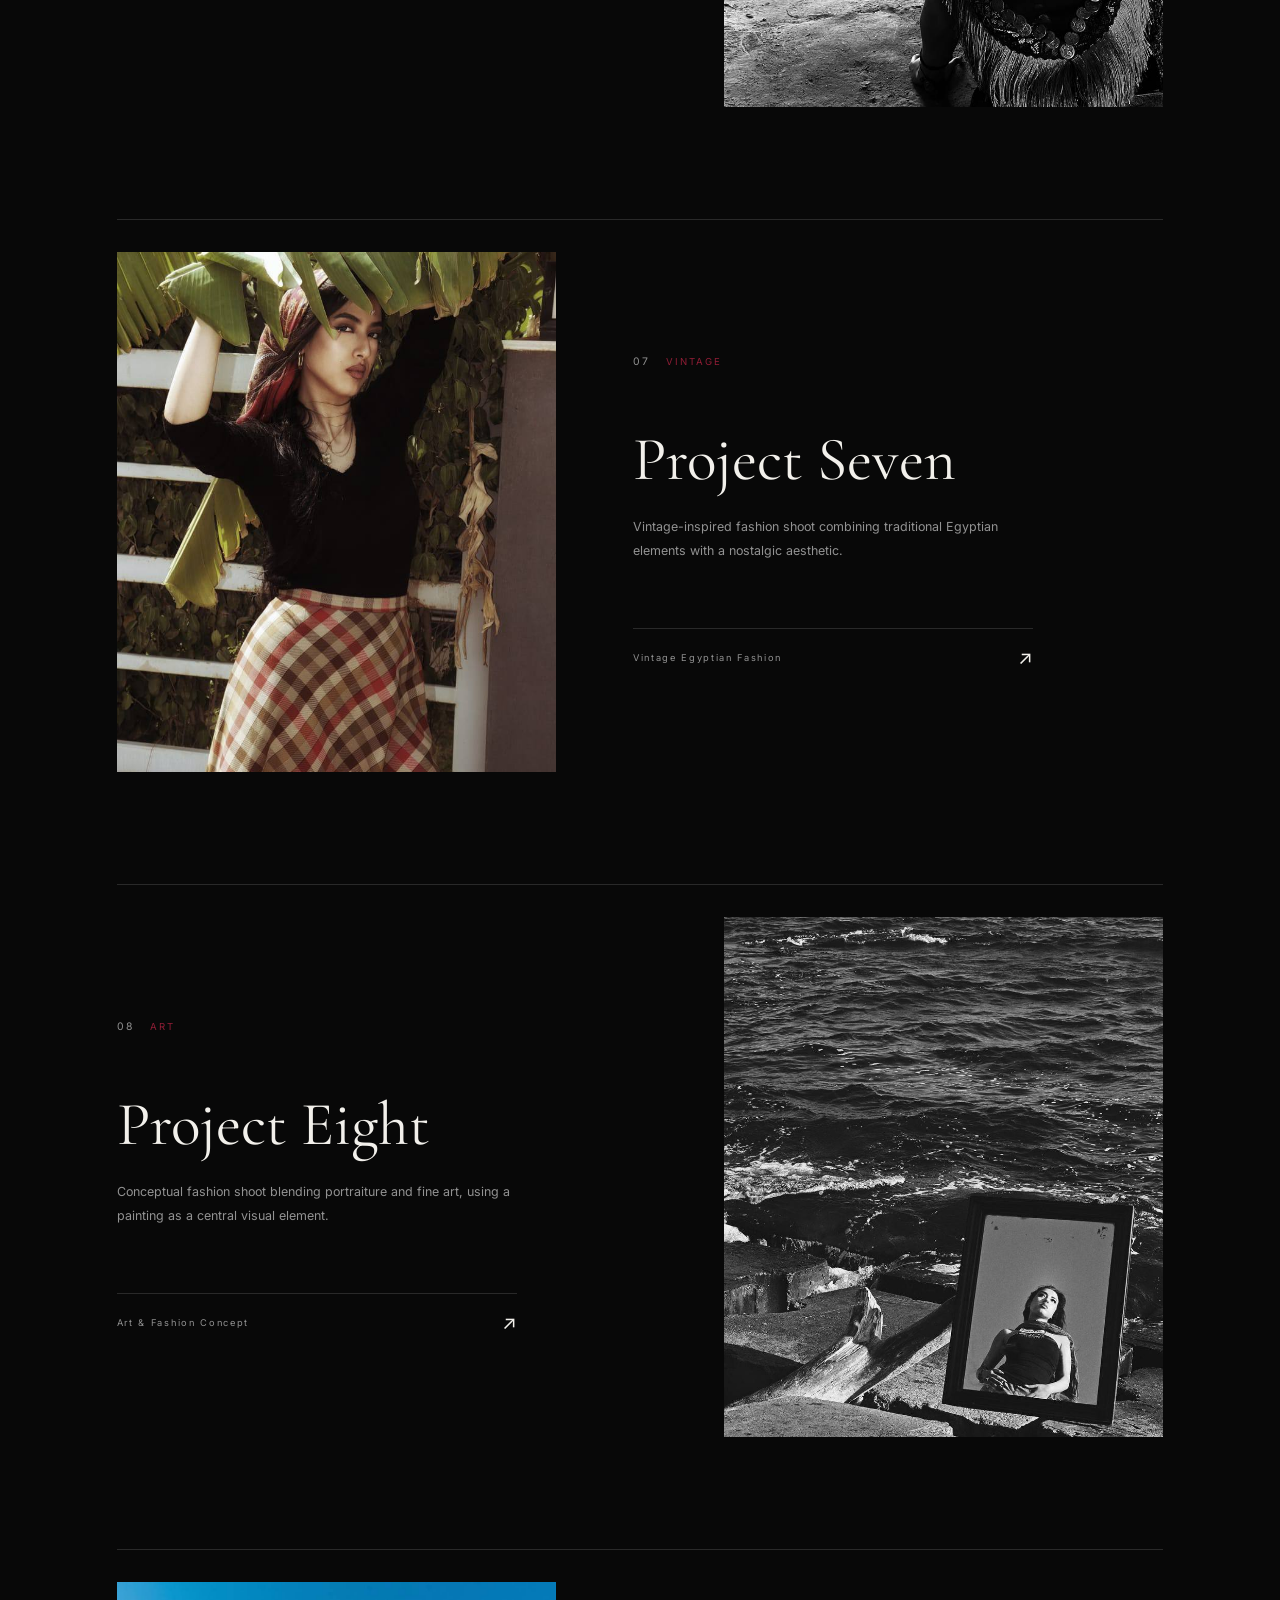
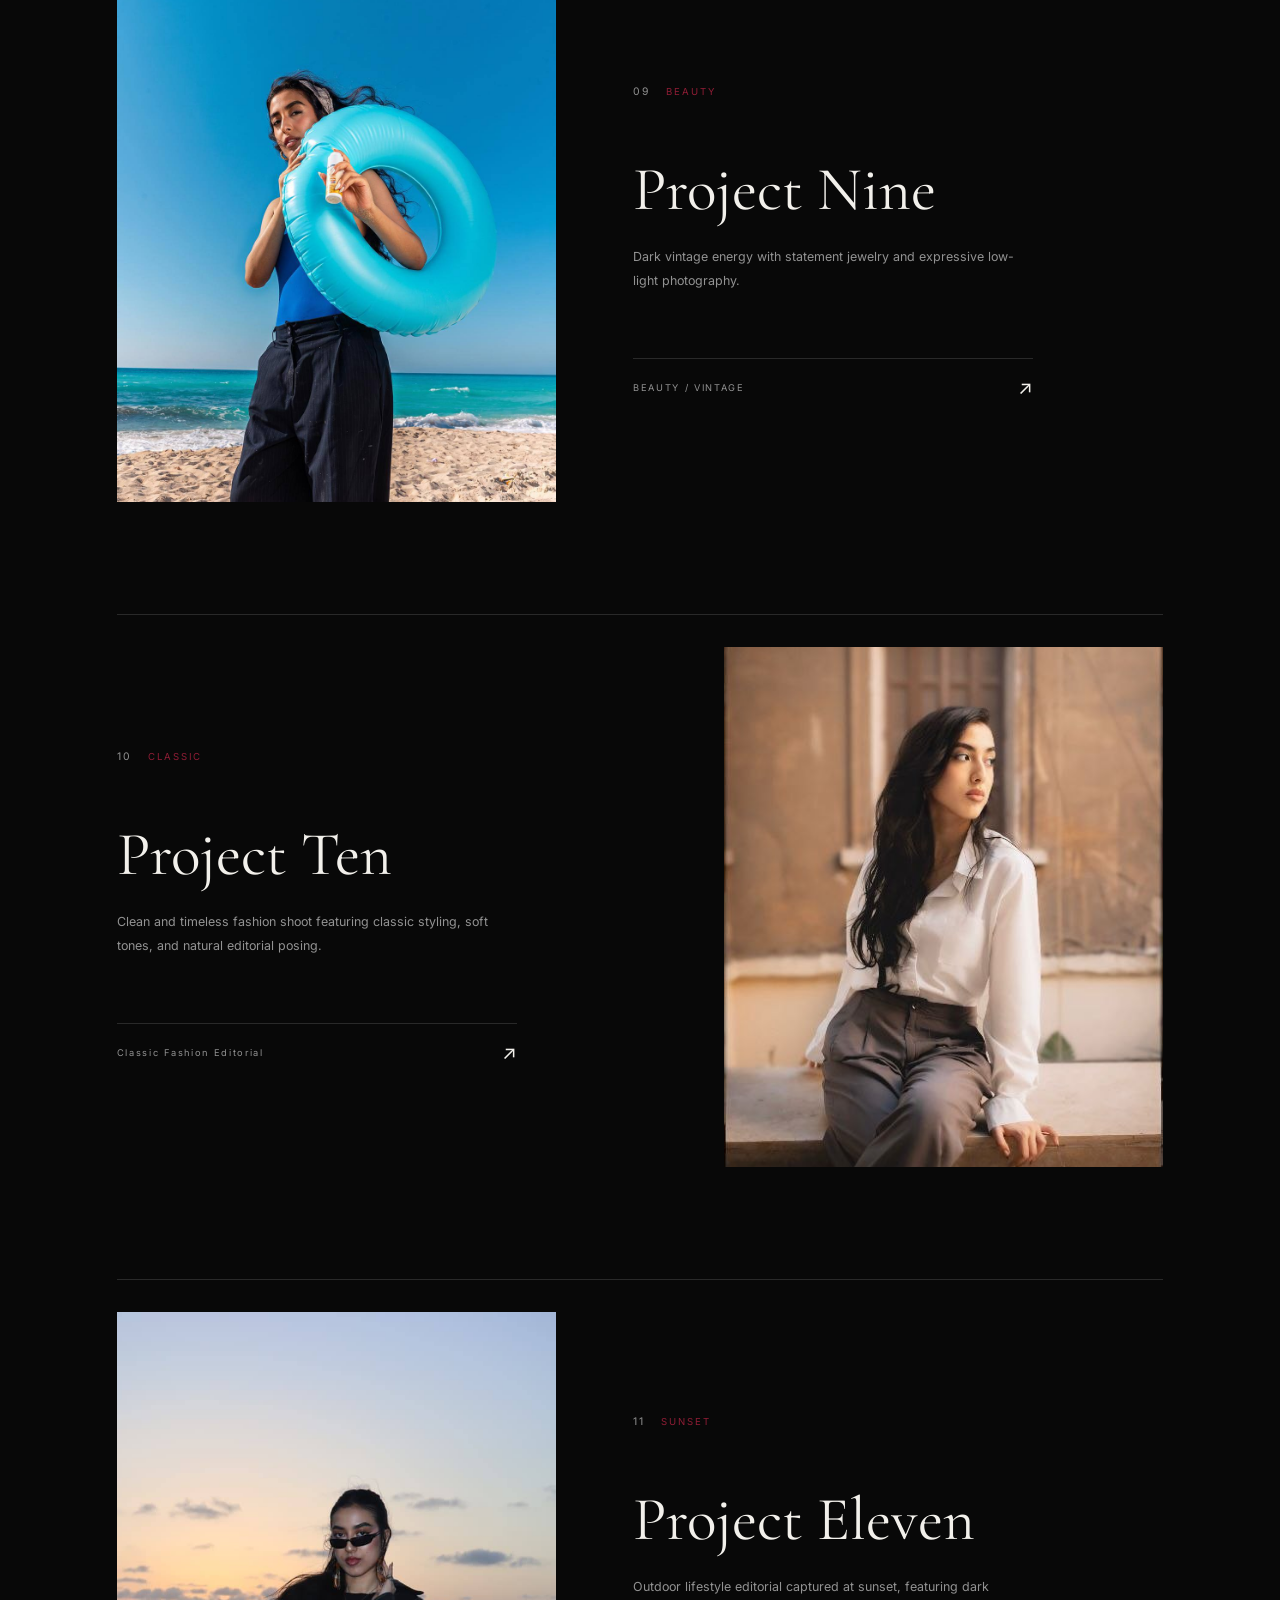
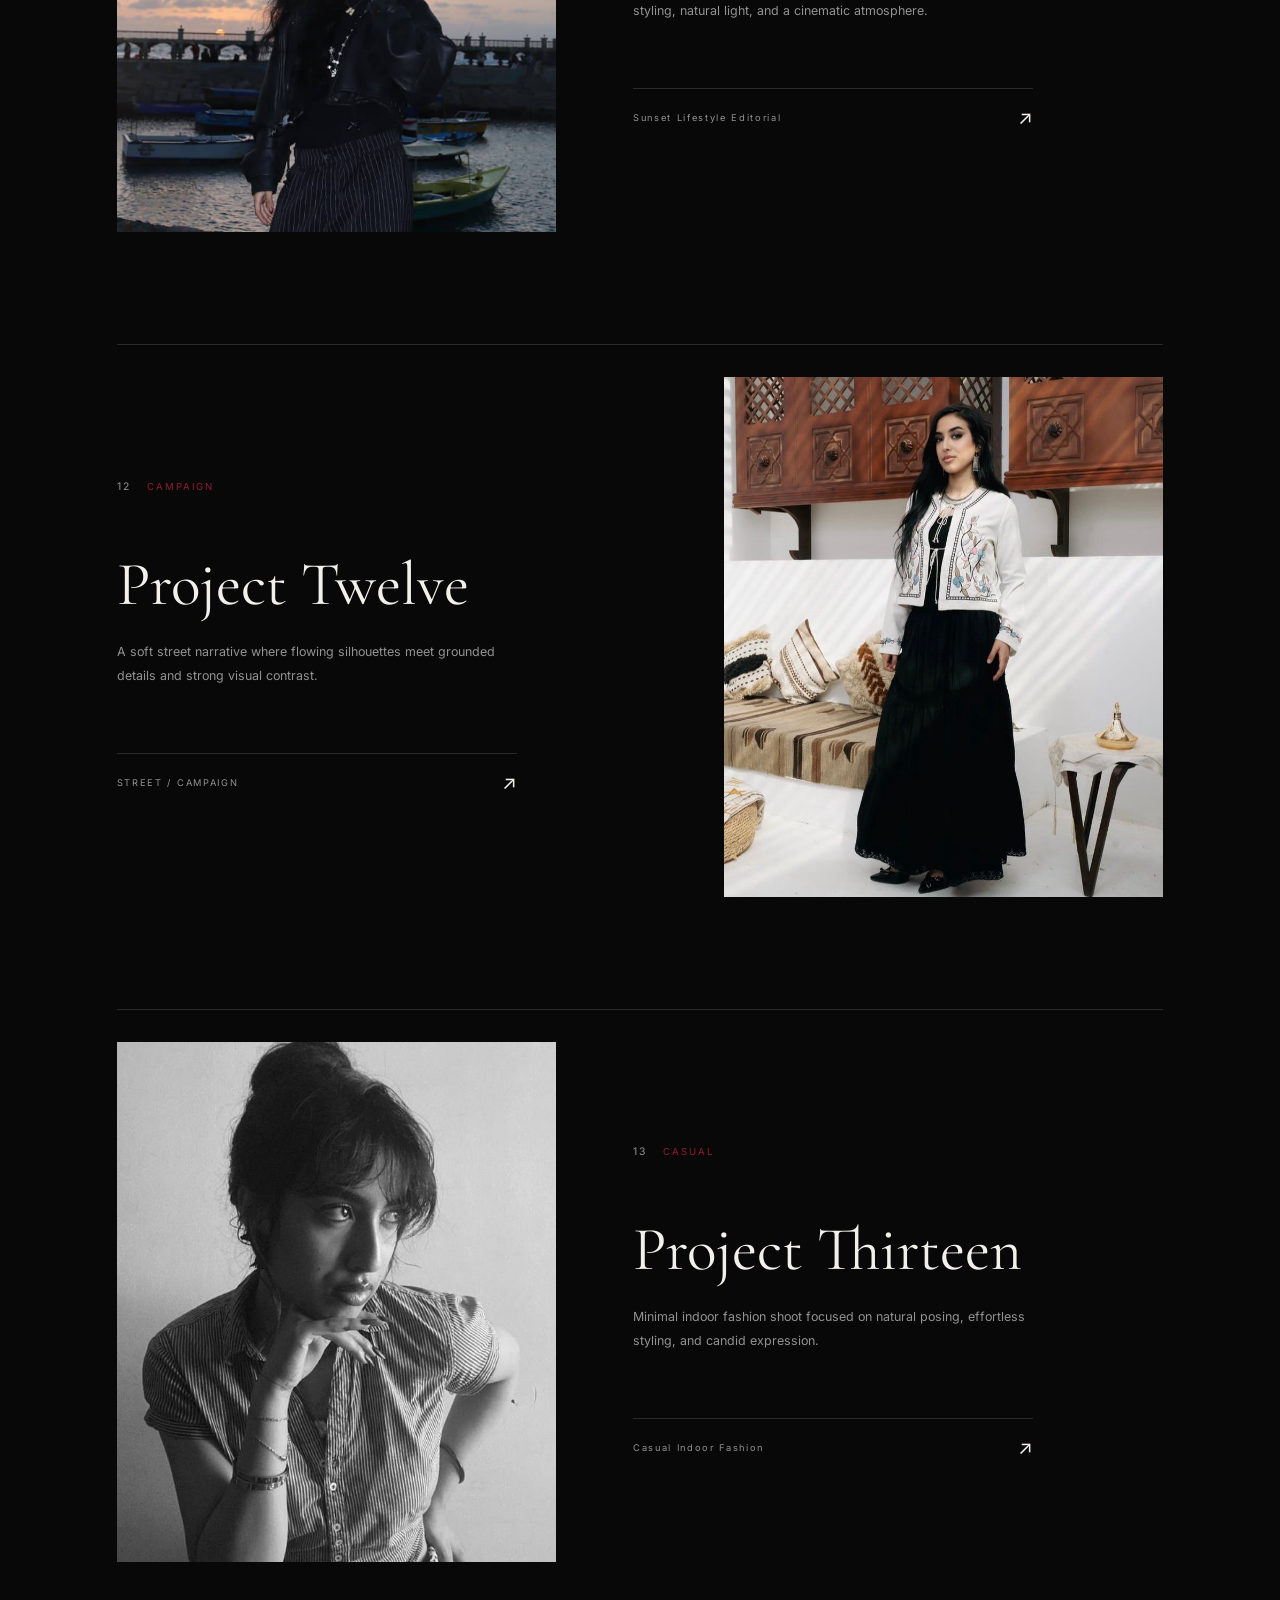
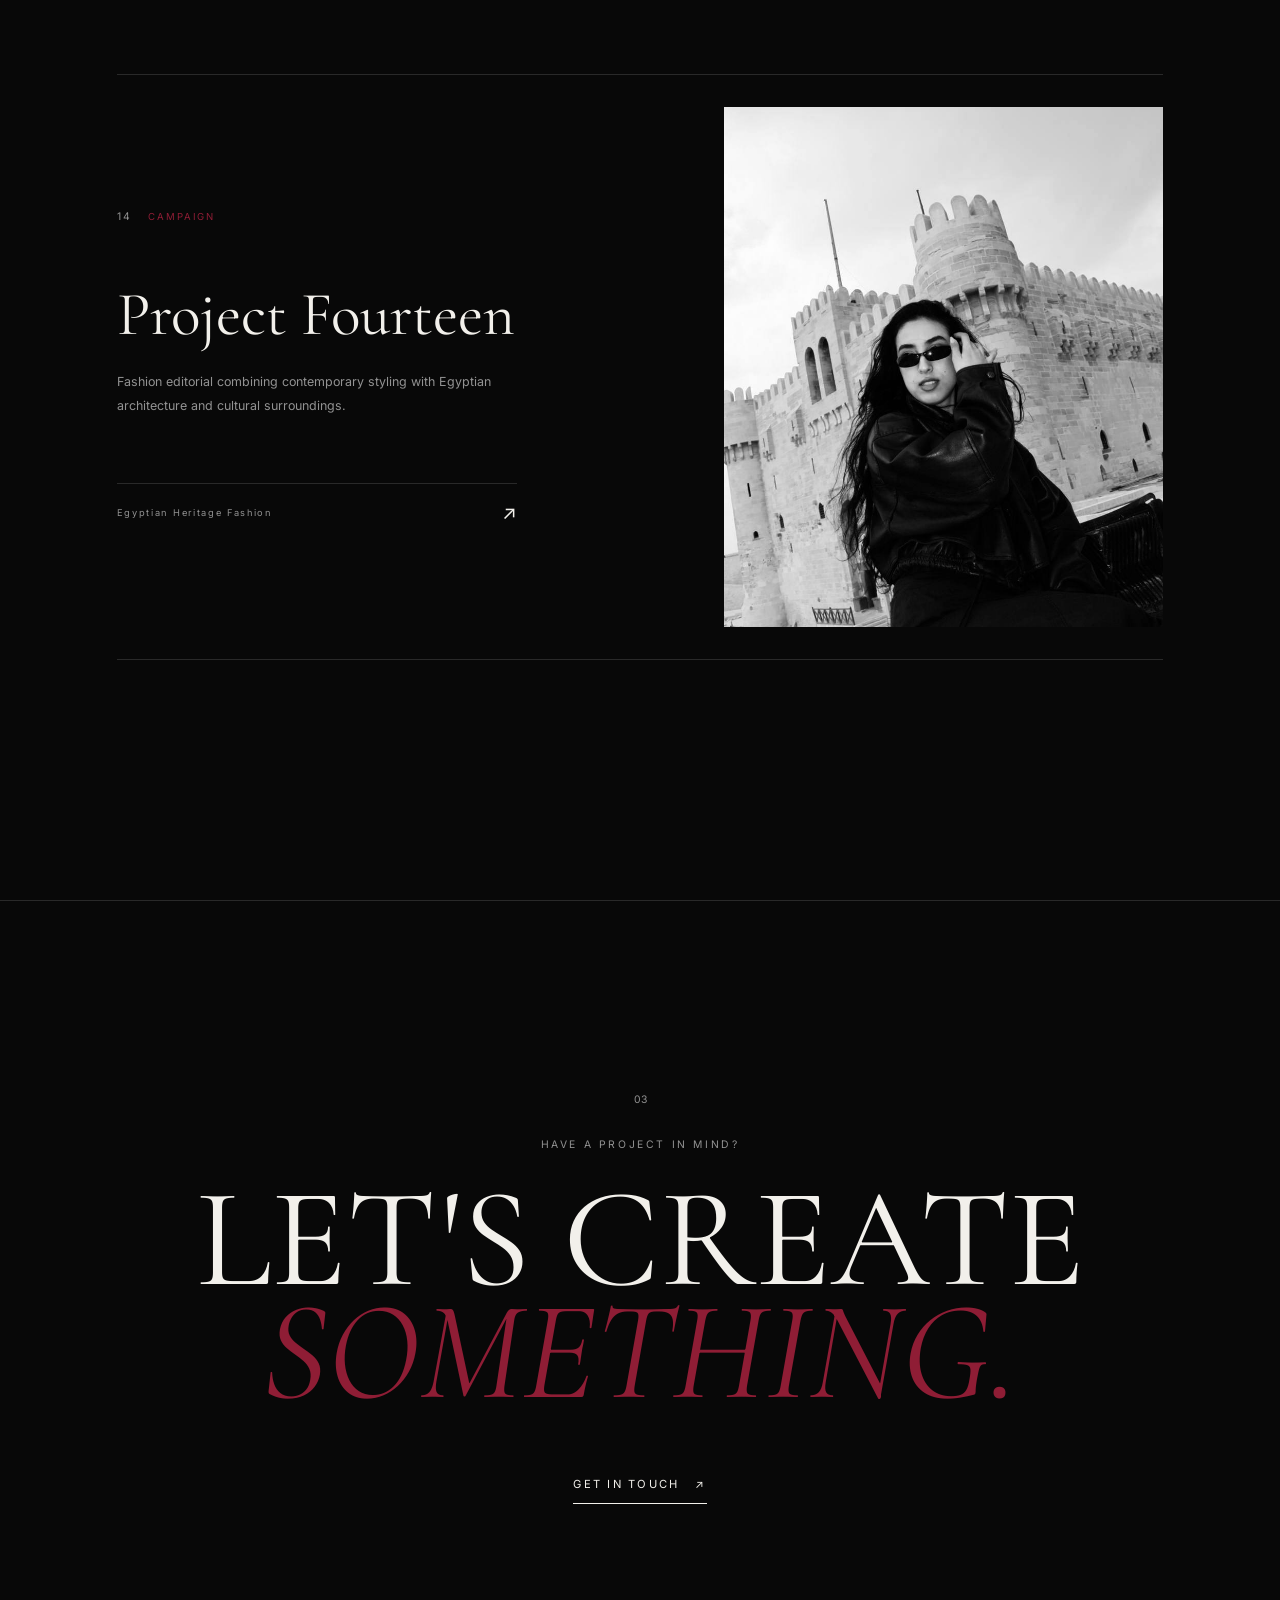
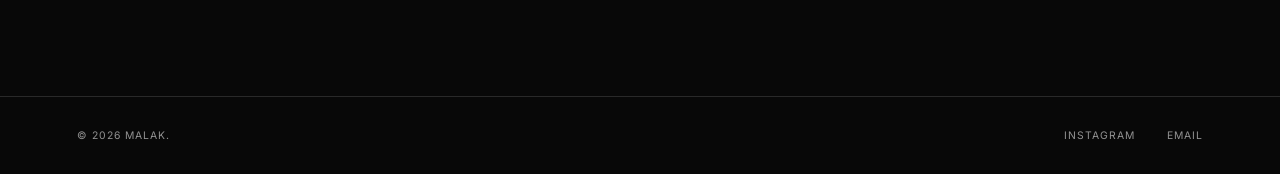
==== commit 5a399ca8: "finally" ====
--- a/index.html
+++ b/index.html
@@ -1,1352 +1,798 @@
- <!DOCTYPE html>
+<!doctype html>
 <html lang="en">
-<head>
-  <meta charset="UTF-8" />
-  <meta name="viewport" content="width=device-width, initial-scale=1.0" />
-
-  <title>Malak A. — Model Portfolio</title>
-
-  <link rel="stylesheet" href="./css/style.css" />
-</head>
-
-<body>
-
-  <!-- ================= HEADER ================= -->
-
-  <header class="header" id="home">
-
-    <nav class="navbar">
-
-      <a href="#home" class="logo">
-        MALAK<span>.</span>
-      </a>
-
-      <ul class="nav-links">
-
-        <li>
-          <a href="#home">Home</a>
-        </li>
-
-        <li>
-          <a href="#about">About</a>
-        </li>
-
-        <li>
-          <a href="#portfolio">Work</a>
-        </li>
-
-        <li>
-          <a href="#contact">Contact</a>
-        </li>
-
-      </ul>
-
-      <button
-        class="hamburger"
-        onclick="openMenu()"
-        aria-label="Open menu"
+  <head>
+    <meta charset="UTF-8" />
+    <meta name="viewport" content="width=device-width, initial-scale=1.0" />
+
+    <title>Malak A. — Model Portfolio</title>
+
+    <link rel="stylesheet" href="./css/style.css" />
+  </head>
+
+  <body>
+    <!-- ================= HEADER ================= -->
+
+    <header class="header" id="home">
+      <nav class="navbar">
+        <a href="#home" class="logo"> MALAK<span>.</span> </a>
+
+        <ul class="nav-links">
+          <li>
+            <a href="#home">Home</a>
+          </li>
+
+          <li>
+            <a href="#about">About</a>
+          </li>
+
+          <li>
+            <a href="#portfolio">Work</a>
+          </li>
+
+          <li>
+            <a href="#contact">Contact</a>
+          </li>
+        </ul>
+
+        <button class="hamburger" onclick="openMenu()" aria-label="Open menu">
+          <span></span>
+          <span></span>
+        </button>
+      </nav>
+
+      <!-- ================= MOBILE MENU ================= -->
+
+      <div class="overlay" id="overlay">
+        <button
+          class="close-menu"
+          onclick="closeMenu()"
+          aria-label="Close menu"
+        >
+          ×
+        </button>
+
+        <ul class="overlay-menu" onclick="event.stopPropagation()">
+          <li>
+            <a href="#home" onclick="closeMenu()">Home</a>
+          </li>
+
+          <li>
+            <a href="#about" onclick="closeMenu()">About</a>
+          </li>
+
+          <li>
+            <a href="#portfolio" onclick="closeMenu()">Work</a>
+          </li>
+
+          <li>
+            <a href="#contact" onclick="closeMenu()">Contact</a>
+          </li>
+        </ul>
+      </div>
+
+      <!-- ================= HERO ================= -->
+
+      <div class="hero">
+        <div class="hero-image">
+          <img
+            src="./img/photo_4_2026-05-05_17-04-22-removebg-preview.png"
+            alt="Malak modeling"
+          />
+        </div>
+
+        <div class="hero-content">
+          <p class="hero-small">MODEL / CREATIVE</p>
+
+          <h1>MALAK</h1>
+
+          <p class="hero-description">
+            Fashion, movement and visual storytelling.
+          </p>
+
+          <a href="#portfolio" class="hero-link">
+            Explore my work
+            <span>↗</span>
+          </a>
+        </div>
+
+        <div class="hero-scroll">
+          <span>SCROLL</span>
+          <span>↓</span>
+        </div>
+      </div>
+    </header>
+
+    <!-- ================= ABOUT ================= -->
+
+    <section class="about" id="about">
+      <div class="about-label">
+        <span>01</span>
+        <span>ABOUT</span>
+      </div>
+
+      <div class="about-content">
+        <p class="about-intro">
+          A visual presence built around movement, expression and individuality.
+        </p>
+
+        <div class="about-details">
+          <div class="detail">
+            <span>Name</span>
+            <strong>MALAK.</strong>
+          </div>
+
+          <div class="detail">
+            <span>Based</span>
+            <strong>Cairo, Egypt</strong>
+          </div>
+
+          <div class="detail">
+            <span>Height</span>
+            <strong>175 CM</strong>
+          </div>
+
+          <div class="detail">
+            <span>Experience</span>
+            <strong>Fashion / Editorial</strong>
+          </div>
+
+          <div class="detail">
+            <span>Number</span>
+            <strong>+02 1280583162</strong>
+          </div>
+
+          <div class="detail">
+            <span>Email</span>
+            <strong>malak_khalid@gmail.com</strong>
+          </div>
+        </div>
+      </div>
+    </section>
+
+    <!-- ================= MOVING GALLERY ================= -->
+
+    <section class="moving-gallery">
+      <div class="gallery-track">
+        <div class="gallery-image">
+          <img
+            src="img\photo_1_2026-04-23_03-14-31.jpg"
+            alt="Malak fashion photo"
+          />
+        </div>
+
+        <div class="gallery-image">
+          <img
+            src="img\photo_3_2026-05-05_17-07-36.jpg"
+            alt="Malak fashion photo"
+          />
+        </div>
+
+        <div class="gallery-image">
+          <img
+            src="img\photo_4_2026-05-05_17-04-22.jpg"
+            alt="Malak fashion photo"
+          />
+        </div>
+
+        <div class="gallery-image">
+          <img src="img\photo_2_2026-08-27_19-22-32.jpg" alt="Malak portrait" />
+        </div>
+
+        <!-- DUPLICATE -->
+
+        <div class="gallery-image">
+          <img
+            src="img\photo_4_2026-05-05_17-07-36.jpg"
+            alt="Malak fashion photo"
+          />
+        </div>
+
+        <div class="gallery-image">
+          <img
+            src="img\photo_6_2026-04-23_03-14-31.jpg"
+            alt="Malak fashion photo"
+          />
+        </div>
+
+        <div class="gallery-image">
+          <img
+            src="img\photo_5_2026-05-05_22-27-38.jpg"
+            alt="Malak fashion photo"
+          />
+        </div>
+
+        <div class="gallery-image">
+          <img src="img\photo_8_2026-05-05_17-04-22.jpg" alt="Malak portrait" />
+        </div>
+      </div>
+    </section>
+
+    <!-- ================= PROJECTS ================= -->
+
+    <section class="portfolio" id="portfolio">
+      <div class="section-title reveal">
+        <div class="section-heading-meta">
+          <span class="section-number">02</span>
+          <span class="section-label">SELECTED PROJECTS</span>
+        </div>
+
+        <div class="projects-heading">
+          <h2>My <em>Projects</em></h2>
+
+          <p>A selection of fashion stories, campaigns and editorial work.</p>
+        </div>
+      </div>
+
+      <!-- ================= PROJECT 01 ================= -->
+
+      <a href="./pages/project.html?project=1" class="project-card reveal">
+        <div class="project-card-image">
+          <img src="img\photo_3_2026-05-05_22-27-38.jpg" alt="Project 1" />
+
+          <div class="project-card-overlay">
+            <span>VIEW PROJECT</span>
+            <span>↗</span>
+          </div>
+        </div>
+
+        <div class="project-card-info">
+          <div class="project-card-top">
+            <span class="project-number"> 01 </span>
+
+            <span class="project-category">  ELEGANT </span>
+          </div>
+
+          <div class="project-card-main">
+            <h3>Project One</h3>
+
+            <p>
+               Elegant fashion editorial featuring a sophisticated black look, dramatic backdrop, and expressive posing. 
+            </p>
+          </div>
+
+          <div class="project-card-bottom">
+            <span> Elegant Fashion Editorial  </span>
+
+            <span class="project-arrow"> ↗ </span>
+          </div>
+        </div>
+      </a>
+
+      <!-- ================= PROJECT 02 ================= -->
+
+      <a
+        href="./pages/project.html?project=2"
+        class="project-card project-card-reverse reveal"
       >
-        <span></span>
-        <span></span>
-      </button>
-
-    </nav>
-
-
-    <!-- ================= MOBILE MENU ================= -->
-
-    <div class="overlay" id="overlay">
-
-      <button
-        class="close-menu"
-        onclick="closeMenu()"
-        aria-label="Close menu"
+        <div class="project-card-image">
+          <img src="img\photo_8_2026-08-27_19-23-40.jpg" alt="Project 2" />
+
+          <div class="project-card-overlay">
+            <span>VIEW PROJECT</span>
+            <span>↗</span>
+          </div>
+        </div>
+
+        <div class="project-card-info">
+          <div class="project-card-top">
+            <span class="project-number"> 2 </span>
+
+            <span class="project-category"> VINTAGE </span>
+          </div>
+ 
+          <div class="project-card-main">
+            <h3>Project Two</h3>
+
+            <p>
+             Dark vintage-inspired lifestyle shoot featuring bold styling, warm tones, and an intimate atmosphere. 
+            </p>
+          </div>
+
+          <div class="project-card-bottom">
+            <span>  Dark Vintage Lifestyle </span>
+
+            <span class="project-arrow"> ↗ </span>
+          </div>
+        </div>
+      </a>
+
+       <!-- ================= PROJECT 03 ================= -->
+
+      <a href="./pages/project.html?project=3" class="project-card reveal">
+        <div class="project-card-image">
+          <img src="img\photo_1_2026-04-23_03-14-31.jpg" alt="Project 3" />
+
+          <div class="project-card-overlay">
+            <span>VIEW PROJECT</span>
+            <span>↗</span>
+          </div>
+        </div>
+
+        <div class="project-card-info">
+          <div class="project-card-top">
+            <span class="project-number"> 03 </span>
+
+            <span class="project-category"> HERITAGE </span>
+          </div>
+ 
+          <div class="project-card-main">
+            <h3>Project Three</h3>
+
+            <p>
+              Fashion editorial set in a historical location, blending contemporary fashion with Egyptian heritage and architecture. 
+            </p>
+          </div>
+
+          <div class="project-card-bottom">
+            <span> Egyptian Heritage Editorial </span>
+
+            <span class="project-arrow"> ↗ </span>
+          </div>
+        </div>
+      </a>
+
+      <!-- ================= PROJECT 04 ================= -->
+
+      <a
+        href="./pages/project.html?project=4"
+        class="project-card project-card-reverse reveal"
       >
-        ×
-      </button>
-
-      <ul
-        class="overlay-menu"
-        onclick="event.stopPropagation()"
+        <div class="project-card-image">
+          <img src="img\photo_1_2026-08-27_19-21-53.jpg" alt="Project 4" />
+
+          <div class="project-card-overlay">
+            <span>VIEW PROJECT</span>
+            <span>↗</span>
+          </div>
+        </div>
+
+        <div class="project-card-info">
+          <div class="project-card-top">
+            <span class="project-number"> 04 </span>
+
+            <span class="project-category"> MODERN </span>
+          </div>
+ 
+          <div class="project-card-main">
+            <h3>Project Four</h3>
+
+            <p>
+            Contemporary fashion editorial inspired by Egyptian identity, combining modern styling with the Nile and Cairo skyline. 
+            </p>
+          </div>
+
+          <div class="project-card-bottom">
+            <span> Modern Egyptian Editorial </span>
+
+            <span class="project-arrow"> ↗ </span>
+          </div>
+        </div>
+      </a>
+
+      <!-- ================= PROJECT 05 ================= -->
+
+      <a href="./pages/project.html?project=5" class="project-card reveal">
+        <div class="project-card-image">
+          <img src="img\photo_1_2026-08-27_19-22-24.jpg" alt="Project 5" />
+
+          <div class="project-card-overlay">
+            <span>VIEW PROJECT</span>
+            <span>↗</span>
+          </div>
+        </div>
+ 
+        <div class="project-card-info">
+          <div class="project-card-top">
+            <span class="project-number"> 05 </span>
+
+            <span class="project-category">  ARTISTIC </span>
+          </div> 
+
+          <div class="project-card-main">
+            <h3>Project Five</h3>
+
+            <p>
+             Moody artistic portrait inspired by Egyptian heritage, featuring traditional jewelry, warm lighting, and a cinematic feel. 
+            </p>
+          </div>
+
+          <div class="project-card-bottom">
+            <span> Artistic Egyptian Portrait  </span>
+
+            <span class="project-arrow"> ↗ </span>
+          </div>
+        </div>
+      </a>
+ 
+      <!-- ================= PROJECT 06 ================= -->
+
+      <a
+        href="./pages/project.html?project=6"
+        class="project-card project-card-reverse reveal"
       >
-
-        <li>
-          <a href="#home" onclick="closeMenu()">Home</a>
-        </li>
-
-        <li>
-          <a href="#about" onclick="closeMenu()">About</a>
-        </li>
-
-        <li>
-          <a href="#portfolio" onclick="closeMenu()">Work</a>
-        </li>
-
-        <li>
-          <a href="#contact" onclick="closeMenu()">Contact</a>
-        </li>
-
-      </ul>
-
-    </div>
-
-
-    <!-- ================= HERO ================= -->
-
-    <div class="hero">
-
-      <div class="hero-image">
-
-        <img
-          src="./img/photo_4_2026-05-05_17-04-22-removebg-preview.png"
-          alt="Malak modeling"
-        />
-
-      </div>
-
-
-      <div class="hero-content">
-
-        <p class="hero-small">
-          MODEL / CREATIVE
-        </p>
-
-        <h1>
-          MALAK
-        </h1>
-
-        <p class="hero-description">
-          Fashion, movement and visual storytelling.
-        </p>
-
-        <a href="#portfolio" class="hero-link">
-          Explore my work
-          <span>↗</span>
+        <div class="project-card-image">
+          <img src="img\photo_3_2026-08-27_19-22-32.jpg" alt="Project 6" />
+
+          <div class="project-card-overlay">
+            <span>VIEW PROJECT</span>
+            <span>↗</span>
+          </div>
+        </div>
+
+        <div class="project-card-info">
+          <div class="project-card-top">
+            <span class="project-number"> 06 </span>
+
+            <span class="project-category"> FASHION </span>
+          </div>
+
+          <div class="project-card-main">
+            <h3>Project Six</h3>
+
+            <p>
+              Black & White Outdoor Editorial fashion shoot featuring
+              monochromatic styling, natural surroundings, and expressive
+              posing.
+            </p>
+          </div>
+
+          <div class="project-card-bottom">
+            <span> Black & White Outdoor Editorial </span>
+
+            <span class="project-arrow"> ↗ </span>
+          </div>
+        </div>
+      </a>
+
+      <!-- ================= PROJECT 07 ================= -->
+
+      <a href="./pages/project.html?project=7" class="project-card reveal">
+        <div class="project-card-image">
+          <img src="img\photo_1_2026-08-27_19-22-42.jpg" alt="Project 7" />
+
+          <div class="project-card-overlay">
+            <span>VIEW PROJECT</span>
+            <span>↗</span>
+          </div>
+        </div>
+
+        <div class="project-card-info">
+          <div class="project-card-top">
+            <span class="project-number"> 07 </span>
+
+            <span class="project-category"> VINTAGE </span>
+          </div> 
+
+          <div class="project-card-main">
+            <h3>Project Seven</h3>
+
+            <p>
+             Vintage-inspired fashion shoot combining traditional Egyptian elements with a nostalgic aesthetic.
+ 
+            </p>
+          </div>
+
+          <div class="project-card-bottom">
+            <span>Vintage Egyptian Fashion</span>
+
+            <span class="project-arrow"> ↗ </span>
+          </div>
+        </div>
+      </a>
+
+      <!-- ================= PROJECT 08 ================= -->
+      <a
+        href="./pages/project.html?project=8"
+         class="project-card project-card-reverse reveal"
+      >
+        <div class="project-card-image">
+          <img src="img\photo_5_2026-08-27_19-23-09.jpg" alt="Project 8" />
+
+          <div class="project-card-overlay">
+            <span>VIEW PROJECT</span>
+            <span>↗</span>
+          </div>
+        </div>
+
+        <div class="project-card-info">
+          <div class="project-card-top">
+            <span class="project-number"> 08 </span>
+
+            <span class="project-category">  ART </span>
+          </div>
+ 
+          <div class="project-card-main">
+            <h3>Project Eight</h3>
+
+            <p>
+            Conceptual fashion shoot blending portraiture and fine art, using a painting as a central visual element.
+            </p>
+          </div>
+
+          <div class="project-card-bottom">
+            <span> Art & Fashion Concept </span>
+
+            <span class="project-arrow"> ↗ </span>
+          </div>
+        </div>
+      </a>
+
+      <!-- ================= PROJECT 09 ================= -->
+
+      <a href="./pages/project.html?project=9" class="project-card reveal">
+        <div class="project-card-image">
+          <img src="img\photo_2_2026-08-27_19-23-49.jpg" alt="Project 9" />
+
+          <div class="project-card-overlay">
+            <span>VIEW PROJECT</span>
+            <span>↗</span>
+          </div>
+        </div>
+
+        <div class="project-card-info">
+          <div class="project-card-top">
+            <span class="project-number"> 09 </span>
+
+            <span class="project-category"> BEAUTY </span>
+          </div>
+
+          <div class="project-card-main">
+            <h3>Project Nine</h3>
+
+            <p>
+              Dark vintage energy with statement jewelry and expressive
+              low-light photography.
+            </p>
+          </div>
+
+          <div class="project-card-bottom">
+            <span> BEAUTY / VINTAGE </span>
+
+            <span class="project-arrow"> ↗ </span>
+          </div>
+        </div>
+      </a>
+ 
+      <!-- ================= PROJECT 010 ================= -->
+
+      <a
+        href="./pages/project.html?project=10"
+        class="project-card project-card-reverse reveal"
+      >
+        <div class="project-card-image">
+          <img src="img\photo_5_2026-04-23_03-14-31.jpg" alt="Project 10" />
+
+          <div class="project-card-overlay">
+            <span>VIEW PROJECT</span>
+            <span>↗</span>
+          </div>
+        </div>
+
+        <div class="project-card-info">
+          <div class="project-card-top">
+            <span class="project-number"> 10 </span>
+
+            <span class="project-category"> CLASSIC </span>
+          </div>
+
+          <div class="project-card-main">
+            <h3>Project Ten</h3>
+
+            <p>
+              Clean and timeless fashion shoot featuring classic styling, soft tones, and natural editorial posing.
+
+            </p>
+          </div>
+
+          <div class="project-card-bottom">
+            <span> Classic Fashion Editorial </span>
+
+            <span class="project-arrow"> ↗ </span>
+          </div>
+        </div>
+      </a>
+
+      <!-- ================= PROJECT 011 ================= -->
+
+      <a href="./pages/project.html?project=11" class="project-card reveal">
+        <div class="project-card-image">
+          <img src="img\photo_2_2026-08-28_21-13-46.jpg" alt="Project 11" />
+
+          <div class="project-card-overlay">
+            <span>VIEW PROJECT</span>
+            <span>↗</span>
+          </div>
+        </div>
+
+        <div class="project-card-info">
+          <div class="project-card-top">
+            <span class="project-number"> 11 </span>
+
+            <span class="project-category">  SUNSET </span>
+          </div>
+ 
+          <div class="project-card-main">
+            <h3>Project Eleven</h3>
+
+            <p>
+           Outdoor lifestyle editorial captured at sunset, featuring dark styling, natural light, and a cinematic atmosphere.
+            </p>
+          </div>
+
+          <div class="project-card-bottom">
+            <span>Sunset Lifestyle Editorial </span>
+
+            <span class="project-arrow"> ↗ </span>
+          </div>
+        </div>
+      </a>
+
+      <!-- ================= PROJECT 012 ================= -->
+
+      <a
+        href="./pages/project.html?project=12"
+        class="project-card project-card-reverse reveal"
+      >
+        <div class="project-card-image">
+          <img src="img\photo_19_2026-08-28_21-13-46.jpg" alt="Project 12" />
+
+          <div class="project-card-overlay">
+            <span>VIEW PROJECT</span>
+            <span>↗</span>
+          </div>
+        </div>
+
+        <div class="project-card-info">
+          <div class="project-card-top">
+            <span class="project-number"> 12 </span>
+
+            <span class="project-category"> CAMPAIGN </span>
+          </div>
+
+          <div class="project-card-main">
+            <h3>Project Twelve</h3>
+
+            <p>
+              A soft street narrative where flowing silhouettes meet grounded
+              details and strong visual contrast.
+            </p>
+          </div>
+
+          <div class="project-card-bottom">
+            <span> STREET / CAMPAIGN </span>
+
+            <span class="project-arrow"> ↗ </span>
+          </div>
+        </div>
+      </a>
+ 
+      <!-- ================= PROJECT 013 ================= -->
+
+      <a href="./pages/project.html?project=13" class="project-card reveal">
+        <div class="project-card-image">
+          <img src="img\photo_9_2026-08-28_21-13-46.jpg" alt="Project 13" />
+
+          <div class="project-card-overlay">
+            <span>VIEW PROJECT</span>
+            <span>↗</span>
+          </div> 
+        </div>
+
+        <div class="project-card-info">
+          <div class="project-card-top">
+            <span class="project-number"> 13 </span>
+
+            <span class="project-category">  CASUAL </span>
+          </div>
+ 
+          <div class="project-card-main">
+            <h3>Project Thirteen</h3>
+
+            <p>
+           Minimal indoor fashion shoot focused on natural posing, effortless styling, and candid expression.
+            </p>
+          </div>
+
+          <div class="project-card-bottom">
+            <span> Casual Indoor Fashion </span>
+
+            <span class="project-arrow"> ↗ </span>
+          </div>
+        </div>
+      </a>
+
+
+          <!-- ================= PROJECT 014 ================= -->
+
+      <a
+        href="./pages/project.html?project=14"
+        class="project-card project-card-reverse reveal"
+      >
+        <div class="project-card-image">
+          <img src="img\photo_3_2026-09-05_11-06-26.jpg" alt="Project 14" />
+
+          <div class="project-card-overlay">
+            <span>VIEW PROJECT</span>
+            <span>↗</span>
+          </div>
+        </div>
+
+        <div class="project-card-info">
+          <div class="project-card-top">
+            <span class="project-number"> 14 </span>
+
+            <span class="project-category"> CAMPAIGN </span>
+          </div>
+
+          <div class="project-card-main">
+            <h3>Project Fourteen</h3> 
+
+            <p>
+            Fashion editorial combining contemporary styling with Egyptian architecture and cultural surroundings.
+            </p>
+          </div>
+
+          <div class="project-card-bottom">
+            <span>  Egyptian Heritage Fashion </span>
+
+            <span class="project-arrow"> ↗ </span>
+          </div>
+        </div>
+      </a>
+
+ 
+    </section>
+
+
+
+
+
+
+
+
+
+
+
+
+
+
+
+
+    <!-- ================= CONTACT ================= -->
+
+    <section class="contact" id="contact">
+      <div class="contact-number">03</div>
+
+      <p>HAVE A PROJECT IN MIND?</p>
+
+      <h2>
+        LET'S CREATE
+        <em>SOMETHING.</em>
+      </h2>
+
+      <a href="mailto:hello@sarah.com" class="contact-link">
+        GET IN TOUCH
+        <span>↗</span>
+      </a>
+    </section>
+
+    <!-- ================= FOOTER ================= -->
+
+    <footer class="footer">
+      <div>© 2026 Malak.</div>
+
+      <div class="socials">
+        <a
+          href="https://www.instagram.com/malak_diab111?igsi=MXAyYWhqYXl5bTAyNQ%3D%3D&utm_source=qr"
+        >
+          Instagram
         </a>
 
-      </div>
-
-
-      <div class="hero-scroll">
-        <span>SCROLL</span>
-        <span>↓</span>
-      </div>
-
-    </div>
-
-  </header>
-
-
-  <!-- ================= ABOUT ================= -->
-
-  <section class="about" id="about">
-
-    <div class="about-label">
-      <span>01</span>
-      <span>ABOUT</span>
-    </div>
-
-
-    <div class="about-content">
-
-      <p class="about-intro">
-        A visual presence built around movement,
-        expression and individuality.
-      </p>
-
-
-      <div class="about-details">
-
-        <div class="detail">
-          <span>Name</span>
-          <strong>MALAK.</strong>
-        </div>
-
-        <div class="detail">
-          <span>Based</span>
-          <strong>Cairo, Egypt</strong>
-        </div>
-
-        <div class="detail">
-          <span>Height</span>
-          <strong>175 CM</strong>
-        </div>
-
-        <div class="detail">
-          <span>Experience</span>
-          <strong>Fashion / Editorial</strong>
-        </div>
-
-
-           <div class="detail">
-          <span>Number</span>
-          <strong>+02 1280583162</strong>
-        </div>
-
-
-          <div class="detail">
-          <span>Email</span>
-          <strong>malak_khalid@gmail.com</strong>
-        </div> 
-      </div>
-
-    </div>
-
-  </section>
-
-
-  <!-- ================= MOVING GALLERY ================= -->
-
-  <section class="moving-gallery">
-
-    <div class="gallery-track">
-
-      <div class="gallery-image">
-        <img
-          src="img\photo_1_2026-04-23_03-14-31.jpg"
-          alt="Malak fashion photo"
-        />
-      </div>
-
-      <div class="gallery-image">
-        <img
-          src="img\photo_3_2026-05-05_17-07-36.jpg"
-          alt="Malak fashion photo"
-        />
-      </div>
-
-      <div class="gallery-image">
-        <img
-          src="img\photo_4_2026-05-05_17-04-22.jpg"
-          alt="Malak fashion photo"
-        />
-      </div>
-
-      <div class="gallery-image">
-        <img
-          src="img\photo_2_2026-08-27_19-22-32.jpg"
-          alt="Malak portrait"
-        />
-      </div>
-
-
-      <!-- DUPLICATE -->
-
-      <div class="gallery-image">
-        <img
-          src="img\photo_4_2026-05-05_17-07-36.jpg"
-          alt="Malak fashion photo"
-        />
-      </div>
-
-      <div class="gallery-image">
-        <img
-          src="img\photo_6_2026-04-23_03-14-31.jpg"
-          alt="Malak fashion photo"
-        />
-      </div>
-
-      <div class="gallery-image">
-        <img
-          src="img\photo_5_2026-05-05_22-27-38.jpg"
-          alt="Malak fashion photo"
-        />
-      </div>
-
-      <div class="gallery-image">
-        <img
-          src="img\photo_8_2026-05-05_17-04-22.jpg"
-          alt="Malak portrait"
-        />
-      </div>
-
-    </div>
-
-  </section>
-
-
-  <!-- ================= PROJECTS ================= -->
-
-  <section class="portfolio" id="portfolio">
-
-    <div class="section-title reveal">
-
-      <div class="section-heading-meta">
-        <span class="section-number">02</span>
-        <span class="section-label">SELECTED PROJECTS</span>
-      </div>
-
-      <div class="projects-heading">
-
-        <h2>
-          My <em>Projects</em>
-        </h2>
-
-        <p>
-          A selection of fashion stories, campaigns
-          and editorial work.
-        </p>
-
-      </div>
-
-    </div>
-
-
-    <!-- ================= PROJECT 01 ================= -->
-
-    <a
-      href="./pages/project.html?project=1"
-      class="project-card reveal"
-    >
-
-      <div class="project-card-image">
-
-        <img
-          src="img\photo_3_2026-05-05_22-27-38.jpg"
-          alt="Project 1"
-        />
-
-        <div class="project-card-overlay">
-          <span>VIEW PROJECT</span>
-          <span>↗</span>
-        </div>
-
-      </div>
-
-
-      <div class="project-card-info">
-
-        <div class="project-card-top">
-
-          <span class="project-number">
-            01
-          </span>
-
-          <span class="project-category">
-            EDITORIAL
-          </span>
-
-        </div>
-
-
-        <div class="project-card-main">
-
-          <h3>
-            Project One
-          </h3>
-
-          <p>
-            Layering as a visual language.
-            Casual elements are combined with
-            intention to create a distinctive story.
-          </p>
-
-        </div>
-
-
-        <div class="project-card-bottom">
-
-          <span>
-            FASHION / EDITORIAL
-          </span>
-
-          <span class="project-arrow">
-            ↗
-          </span>
-
-        </div>
-
-      </div>
-
-    </a>
-
-
-    <!-- ================= PROJECT 02 ================= -->
-
-
- <a
-      href="./pages/project.html?project=10"
-      class="project-card project-card-reverse reveal"
-    >
-
-      <div class="project-card-image">
-
-        <img
-          src="img\photo_8_2026-08-27_19-23-40.jpg"
-          alt="Project 2"
-        />
-
-        <div class="project-card-overlay">
-          <span>VIEW PROJECT</span>
-          <span>↗</span>
-        </div>
-
-      </div>
-
-
-      <div class="project-card-info">
-
-        <div class="project-card-top">
-
-          <span class="project-number">
-            2
-          </span>
-
-          <span class="project-category">
-            CAMPAIGN
-          </span>
-
-        </div>
-
-
-        <div class="project-card-main">
-
-          <h3>
-            Project Two
-          </h3>
-
-          <p>
-            A soft street narrative where
-            flowing silhouettes meet grounded
-            details and strong visual contrast.
-          </p>
-
-        </div>
-
-
-        <div class="project-card-bottom">
-
-          <span>
-            STREET / CAMPAIGN
-          </span>
-
-          <span class="project-arrow">
-            ↗
-          </span>
-
-        </div>
-
-      </div>
-
-    </a>
-
-    <!-- ================= PROJECT 03 ================= -->
-
-    <a
-      href="./pages/project.html?project=3"
-      class="project-card reveal"
-    >
-
-      <div class="project-card-image">
-
-        <img
-          src="img\photo_1_2026-04-23_03-14-31.jpg"
-          alt="Project 3"
-        />
-
-        <div class="project-card-overlay">
-          <span>VIEW PROJECT</span>
-          <span>↗</span>
-        </div>
-
-      </div>
-
-
-      <div class="project-card-info">
-
-        <div class="project-card-top">
-
-          <span class="project-number">
-            03
-          </span>
-
-          <span class="project-category">
-            BEAUTY
-          </span>
-
-        </div>
-
-
-        <div class="project-card-main">
-
-          <h3>
-            Project Three
-          </h3>
-
-          <p>
-            Dark vintage energy with statement
-            jewelry and expressive low-light
-            photography.
-          </p>
-
-        </div>
-
-
-        <div class="project-card-bottom">
-
-          <span>
-            BEAUTY / VINTAGE
-          </span>
-
-          <span class="project-arrow">
-            ↗
-          </span>
-
-        </div>
-
-      </div>
-
-    </a>
-
-
-
-
-
-   <!-- ================= PROJECT 04 ================= -->
-
-    <a
-      href="./pages/project.html?project=4"
-      class="project-card project-card-reverse reveal"
-    >
-
-      <div class="project-card-image">
-
-        <img
-          src="img\photo_1_2026-08-27_19-21-53.jpg"
-          alt="Project 4"
-        />
-
-        <div class="project-card-overlay">
-          <span>VIEW PROJECT</span>
-          <span>↗</span>
-        </div>
-
-      </div>
-
-
-      <div class="project-card-info">
-
-        <div class="project-card-top">
-
-          <span class="project-number">
-            04
-          </span>
-
-          <span class="project-category">
-            CAMPAIGN
-          </span>
-
-        </div>
-
-
-        <div class="project-card-main">
-
-          <h3>
-            Project Four
-          </h3>
-
-          <p>
-            A soft street narrative where
-            flowing silhouettes meet grounded
-            details and strong visual contrast.
-          </p>
-
-        </div>
-
-
-        <div class="project-card-bottom">
-
-          <span>
-            STREET / CAMPAIGN
-          </span>
-
-          <span class="project-arrow">
-            ↗
-          </span>
-
-        </div>
-
-      </div>
-
-    </a>
-
-
-
-
-    <!-- ================= PROJECT 05 ================= -->
-
-    <a
-      href="./pages/project.html?project=5"
-      class="project-card reveal"
-    >
-
-      <div class="project-card-image">
-
-        <img
-          src="img\photo_1_2026-08-27_19-22-24.jpg"
-          alt="Project 5"
-        />
-
-        <div class="project-card-overlay">
-          <span>VIEW PROJECT</span>
-          <span>↗</span>
-        </div>
-
-      </div>
-
-
-      <div class="project-card-info">
-
-        <div class="project-card-top">
-
-          <span class="project-number">
-            05
-          </span>
-
-          <span class="project-category">
-            BEAUTY
-          </span>
-
-        </div>
-
-
-        <div class="project-card-main">
-
-          <h3>
-            Project Five
-          </h3>
-
-          <p>
-            Dark vintage energy with statement
-            jewelry and expressive low-light
-            photography.
-          </p>
-
-        </div>
-
-
-        <div class="project-card-bottom">
-
-          <span>
-            BEAUTY / VINTAGE
-          </span>
-
-          <span class="project-arrow">
-            ↗
-          </span>
-
-        </div>
-
-      </div>
-
-    </a>
-
-
-
-
-
-
-
-
-
-   <!-- ================= PROJECT 06 ================= -->
-
-    <a
-      href="./pages/project.html?project=6"
-      class="project-card project-card-reverse reveal"
-    >
-
-      <div class="project-card-image">
-
-        <img
-          src="img\photo_3_2026-08-27_19-22-32.jpg"
-          alt="Project 6"
-        />
-
-        <div class="project-card-overlay">
-          <span>VIEW PROJECT</span>
-          <span>↗</span>
-        </div>
-
-      </div>
-
-
-      <div class="project-card-info">
-
-        <div class="project-card-top">
-
-          <span class="project-number">
-            06
-          </span>
-
-          <span class="project-category">
-            CAMPAIGN
-          </span>
-
-        </div>
-
-
-        <div class="project-card-main">
-
-          <h3>
-            Project Six
-          </h3>
-
-          <p>
-            A soft street narrative where
-            flowing silhouettes meet grounded
-            details and strong visual contrast.
-          </p>
-
-        </div>
-
-
-        <div class="project-card-bottom">
-
-          <span>
-            STREET / CAMPAIGN
-          </span>
-
-          <span class="project-arrow">
-            ↗
-          </span>
-
-        </div>
-
-      </div>
-
-    </a>
-
-
-
-  
-
-
-    <!-- ================= PROJECT 07 ================= -->
-
-    <a
-      href="./pages/project.html?project=7"
-      class="project-card reveal"
-    >
-
-      <div class="project-card-image">
-
-        <img
-          src="img\photo_1_2026-08-27_19-22-42.jpg"
-          alt="Project 7"
-        />
- 
-        <div class="project-card-overlay">
-          <span>VIEW PROJECT</span>
-          <span>↗</span>
-        </div>
-
-      </div>
-
-
-      <div class="project-card-info">
-
-        <div class="project-card-top">
-
-          <span class="project-number">
-            07
-          </span>
-
-          <span class="project-category">
-            BEAUTY
-          </span>
-
-        </div>
-
-
-        <div class="project-card-main">
-
-          <h3>
-            Project Seven
-          </h3>
-
-          <p>
-            Dark vintage energy with statement
-            jewelry and expressive low-light
-            photography.
-          </p>
-
-        </div>
-
-
-        <div class="project-card-bottom">
-
-          <span>
-            BEAUTY / VINTAGE
-          </span>
-
-          <span class="project-arrow">
-            ↗
-          </span>
-
-        </div>
-
-      </div>
-
-    </a>
-
-
-
-
-
-
-
-
-
- <!-- ================= PROJECT 08 ================= --> 
-    <a
-      href="./pages/project.html?project=8"
-      class="project-card project-card-reverse reveal"
-    >
-
-      <div class="project-card-image">
-
-        <img
-          src="img\photo_5_2026-08-27_19-23-09.jpg"
-          alt="Project 8"
-        />
-
-        <div class="project-card-overlay">
-          <span>VIEW PROJECT</span>
-          <span>↗</span>
-        </div>
-
-      </div>
-
-
-      <div class="project-card-info">
-
-        <div class="project-card-top">
-
-          <span class="project-number">
-            08
-          </span>
-
-          <span class="project-category">
-            CAMPAIGN
-          </span>
-
-        </div>
-
-
-        <div class="project-card-main">
-
-          <h3>
-            Project Eight
-          </h3>
-
-          <p>
-            A soft street narrative where
-            flowing silhouettes meet grounded
-            details and strong visual contrast.
-          </p>
-
-        </div>
-
-
-        <div class="project-card-bottom">
-
-          <span>
-            STREET / CAMPAIGN
-          </span>
-
-          <span class="project-arrow">
-            ↗
-          </span>
-
-        </div>
-
-      </div>
-
-    </a>
-
-
-
-
-
-
- <!-- ================= PROJECT 09 ================= -->
-
-    <a
-      href="./pages/project.html?project=9"
-      class="project-card reveal"
-    >
-
-      <div class="project-card-image">
-
-        <img
-          src="img\photo_2_2026-08-27_19-23-49.jpg"
-          alt="Project 9"
-        />
-
-        <div class="project-card-overlay">
-          <span>VIEW PROJECT</span>
-          <span>↗</span>
-        </div>
-
-      </div>
-
-
-      <div class="project-card-info">
-
-        <div class="project-card-top">
-
-          <span class="project-number">
-            09
-          </span>
-
-          <span class="project-category">
-            BEAUTY
-          </span>
-
-        </div>
-
-
-        <div class="project-card-main">
-
-          <h3>
-            Project Nine 
-          </h3>
-
-          <p>
-            Dark vintage energy with statement
-            jewelry and expressive low-light
-            photography.
-          </p>
-
-        </div>
-
-
-        <div class="project-card-bottom">
-
-          <span>
-            BEAUTY / VINTAGE
-          </span>
-
-          <span class="project-arrow">
-            ↗
-          </span>
-
-        </div>
-
-      </div>
-
-    </a>
-
-
-
-
-
-
-
-
-
- <!-- ================= PROJECT 010 ================= --> 
-   
-
-
-    <a
-      href="./pages/project.html?project=2"
-      class="project-card project-card-reverse reveal"
-    >
-
-      <div class="project-card-image">
-
-        <img
-          src="img\photo_5_2026-04-23_03-14-31.jpg"
-          alt="Project 2"
-        />
-
-        <div class="project-card-overlay">
-          <span>VIEW PROJECT</span>
-          <span>↗</span>
-        </div>
-
-      </div>
-
-
-      <div class="project-card-info">
-
-        <div class="project-card-top">
-
-          <span class="project-number">
-            02
-          </span>
-
-          <span class="project-category">
-            CAMPAIGN
-          </span>
-
-        </div>
-
-
-        <div class="project-card-main">
-
-          <h3>
-            Project Ten
-          </h3>
-
-          <p>
-            A soft street narrative where
-            flowing silhouettes meet grounded
-            details and strong visual contrast.
-          </p>
-
-        </div>
-
-
-        <div class="project-card-bottom">
-
-          <span>
-            STREET / CAMPAIGN
-          </span>
-
-          <span class="project-arrow">
-            ↗
-          </span>
-
-        </div>
-
-      </div>
-
-    </a>
-
-
-
-
-
-    
- <!-- ================= PROJECT 011 ================= -->
-
-    <a
-      href="./pages/project.html?project=11"
-      class="project-card reveal"
-    >
-
-      <div class="project-card-image">
-
-        <img
-          src="img\photo_2_2026-08-28_21-13-46.jpg"
-          alt="Project 9"
-        />
-
-        <div class="project-card-overlay">
-          <span>VIEW PROJECT</span>
-          <span>↗</span>
-        </div>
-
-      </div>
-
-
-      <div class="project-card-info">
-
-        <div class="project-card-top">
-
-          <span class="project-number">
-            11
-          </span>
-
-          <span class="project-category">
-            BEAUTY
-          </span>
-
-        </div>
-
-
-        <div class="project-card-main">
-
-          <h3>
-            Project Eleven
-          </h3>
-
-          <p>
-            Dark vintage energy with statement
-            jewelry and expressive low-light
-            photography.
-          </p>
-
-        </div>
-
-
-        <div class="project-card-bottom">
-
-          <span>
-            BEAUTY / VINTAGE
-          </span>
-
-          <span class="project-arrow">
-            ↗
-          </span>
-
-        </div>
-
-      </div>
-
-    </a>
-
-
-
-
- <!-- ================= PROJECT 012 ================= --> 
-  
-
-    <a
-      href="./pages/project.html?project=12"
-      class="project-card project-card-reverse reveal"
-    >
-
-      <div class="project-card-image">
-
-        <img
-          src="img\photo_19_2026-08-28_21-13-46.jpg"
-          alt="Project 2"
-        />
-
-        <div class="project-card-overlay">
-          <span>VIEW PROJECT</span>
-          <span>↗</span>
-        </div>
-
-      </div>
-
-
-      <div class="project-card-info">
-
-        <div class="project-card-top">
-
-          <span class="project-number">
-            12
-          </span>
-
-          <span class="project-category">
-            CAMPAIGN
-          </span>
-
-        </div>
-
-
-        <div class="project-card-main">
-
-          <h3>
-            Project Twelve
-          </h3>
-
-          <p>
-            A soft street narrative where
-            flowing silhouettes meet grounded
-            details and strong visual contrast.
-          </p>
-
-        </div>
-
-
-        <div class="project-card-bottom">
-
-          <span>
-            STREET / CAMPAIGN
-          </span>
-
-          <span class="project-arrow">
-            ↗
-          </span>
-
-        </div>
-
-      </div>
-
-    </a>
-
-
-
-
-
-
- <!-- ================= PROJECT 011 ================= -->
-
-    <a
-      href="./pages/project.html?project=13"
-      class="project-card reveal"
-    >
-
-      <div class="project-card-image">
-
-        <img
-          src="img\photo_9_2026-08-28_21-13-46.jpg"
-          alt="Project 13" 
-        />
-
-        <div class="project-card-overlay">
-          <span>VIEW PROJECT</span>
-          <span>↗</span>
-        </div>
-
-      </div>
-
-
-      <div class="project-card-info">
-
-        <div class="project-card-top">
-
-          <span class="project-number">
-            13
-          </span>
-
-          <span class="project-category">
-            BEAUTY
-          </span>
-
-        </div>
-
-
-        <div class="project-card-main">
-
-          <h3>
-            Project  Thirteen
-          </h3>
-
-          <p>
-            Dark vintage energy with statement
-            jewelry and expressive low-light
-            photography.
-          </p>
-
-        </div>
-
-
-        <div class="project-card-bottom">
-
-          <span>
-            BEAUTY / VINTAGE
-          </span>
-
-          <span class="project-arrow">
-            ↗
-          </span>
-
-        </div>
-
-      </div>
-
-    </a>
-
-
-
-
-
-
-
-
-
-
-
-
-
-
-
-
-
-
-
-
-
-
-
-
-
-
-
-
-
-
-
-
-
-
-
-
-
-
-
-
-
-
-
-
-
-
-
-
-
-
-
-
-
-
-    
-  </section>
-
-
-  <!-- ================= CONTACT ================= -->
-
-  <section class="contact" id="contact">
-
-    <div class="contact-number">
-      03
-    </div>
-
-    <p>
-      HAVE A PROJECT IN MIND?
-    </p>
-
-    <h2>
-      LET'S CREATE
-      <em>SOMETHING.</em>
-    </h2>
-
-    <a
-      href="mailto:hello@sarah.com"
-      class="contact-link"
-    >
-      GET IN TOUCH
-      <span>↗</span>
-    </a>
-
-  </section>
-
-
-  <!-- ================= FOOTER ================= -->
-
-  <footer class="footer">
-
-    <div>
-      © 2026 Malak.
-    </div>
-
-    <div class="socials">
-
-      <a href="#">
-        Instagram
-      </a>
-
-      <a href="#">
-        Behance
-      </a>
-
-      <a href="mailto:hello@sarah.com">
-        Email
-      </a>
-
-    </div>
-
-  </footer>
-
-
-  <script src="./js/main.js"></script>
-
-</body>
-</html>+ 
+        <a href="mailto:malakdiab.eg@gmail.com"> Email </a>
+      </div> 
+    </footer>
+
+    <script src="./js/main.js"></script>
+  </body>
+</html>
--- a/css/style.css
+++ b/css/style.css
@@ -945,7 +945,7 @@
 
   font-family: var(--serif);
 
-  font-size: clamp(3.5rem, 6vw, 6rem);
+  font-size: clamp(3.5rem, 4.8vw, 6rem);
 
   font-weight: 400;
 
